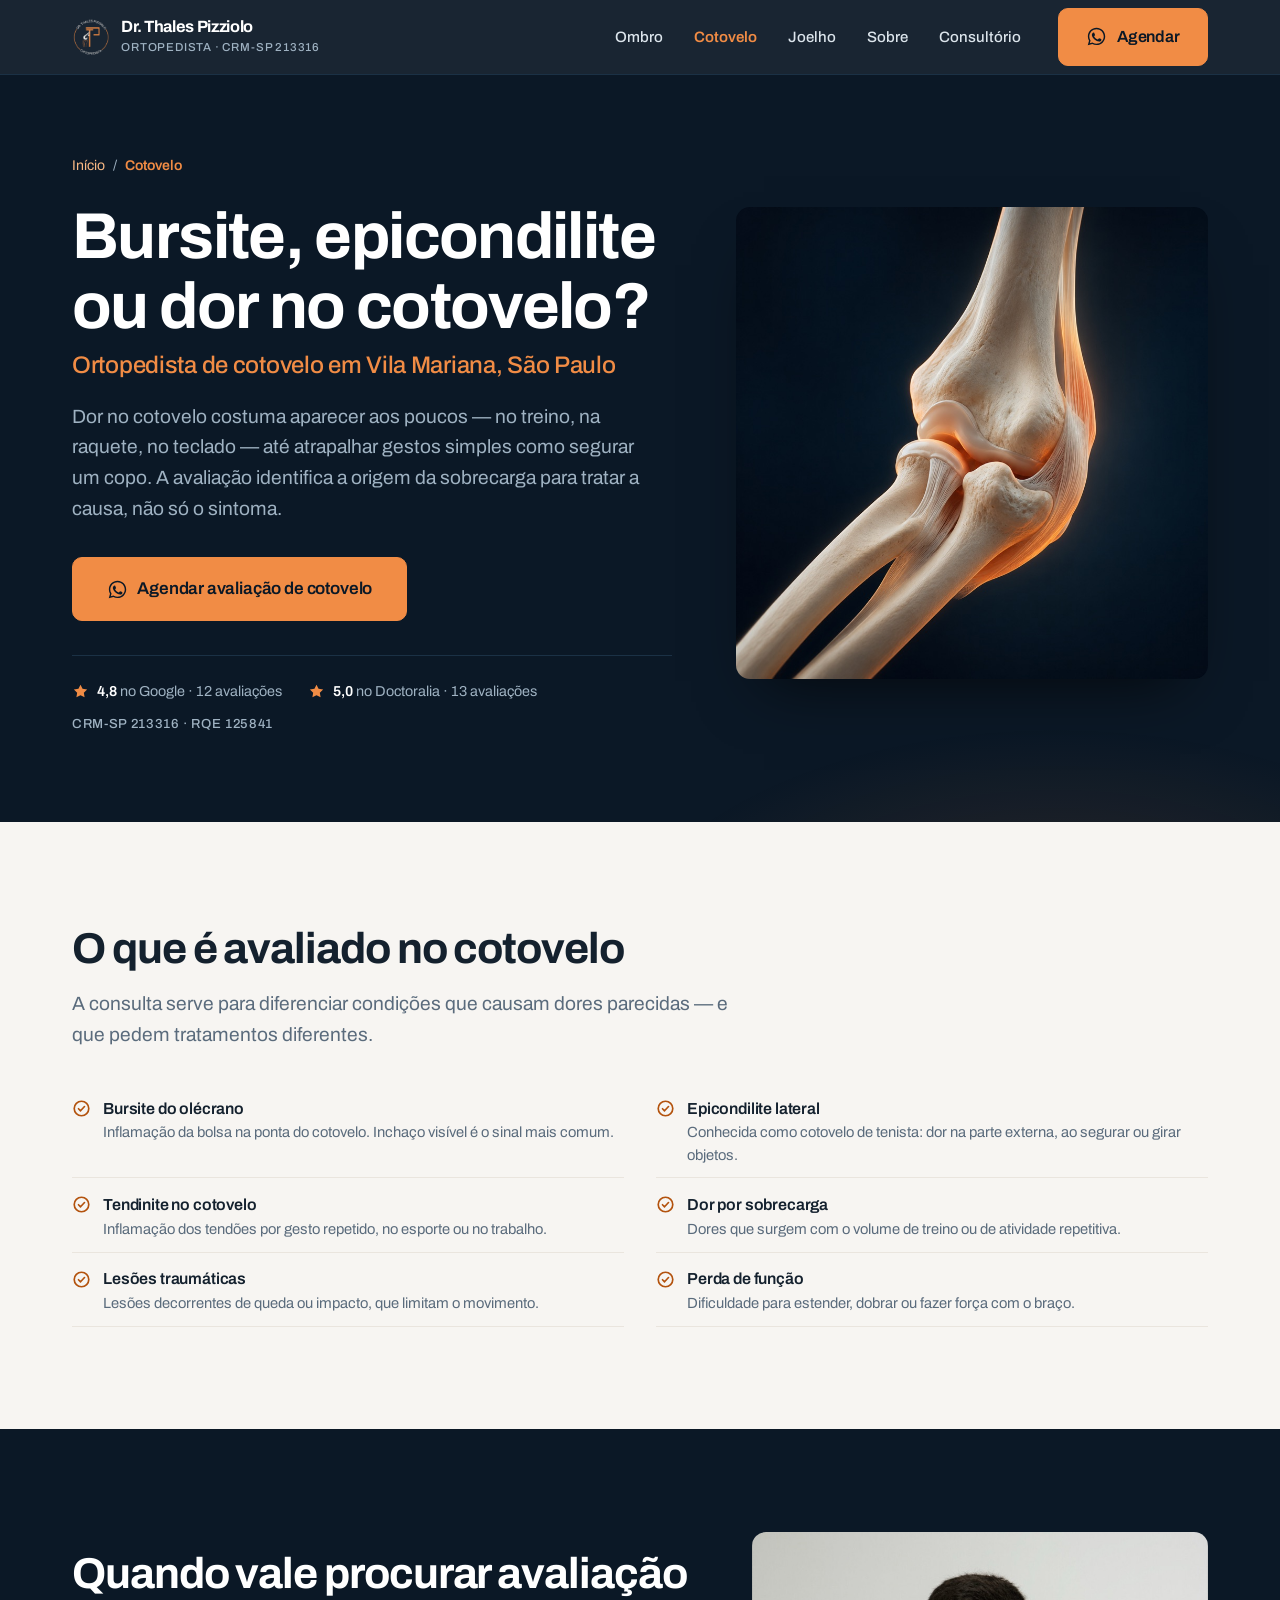
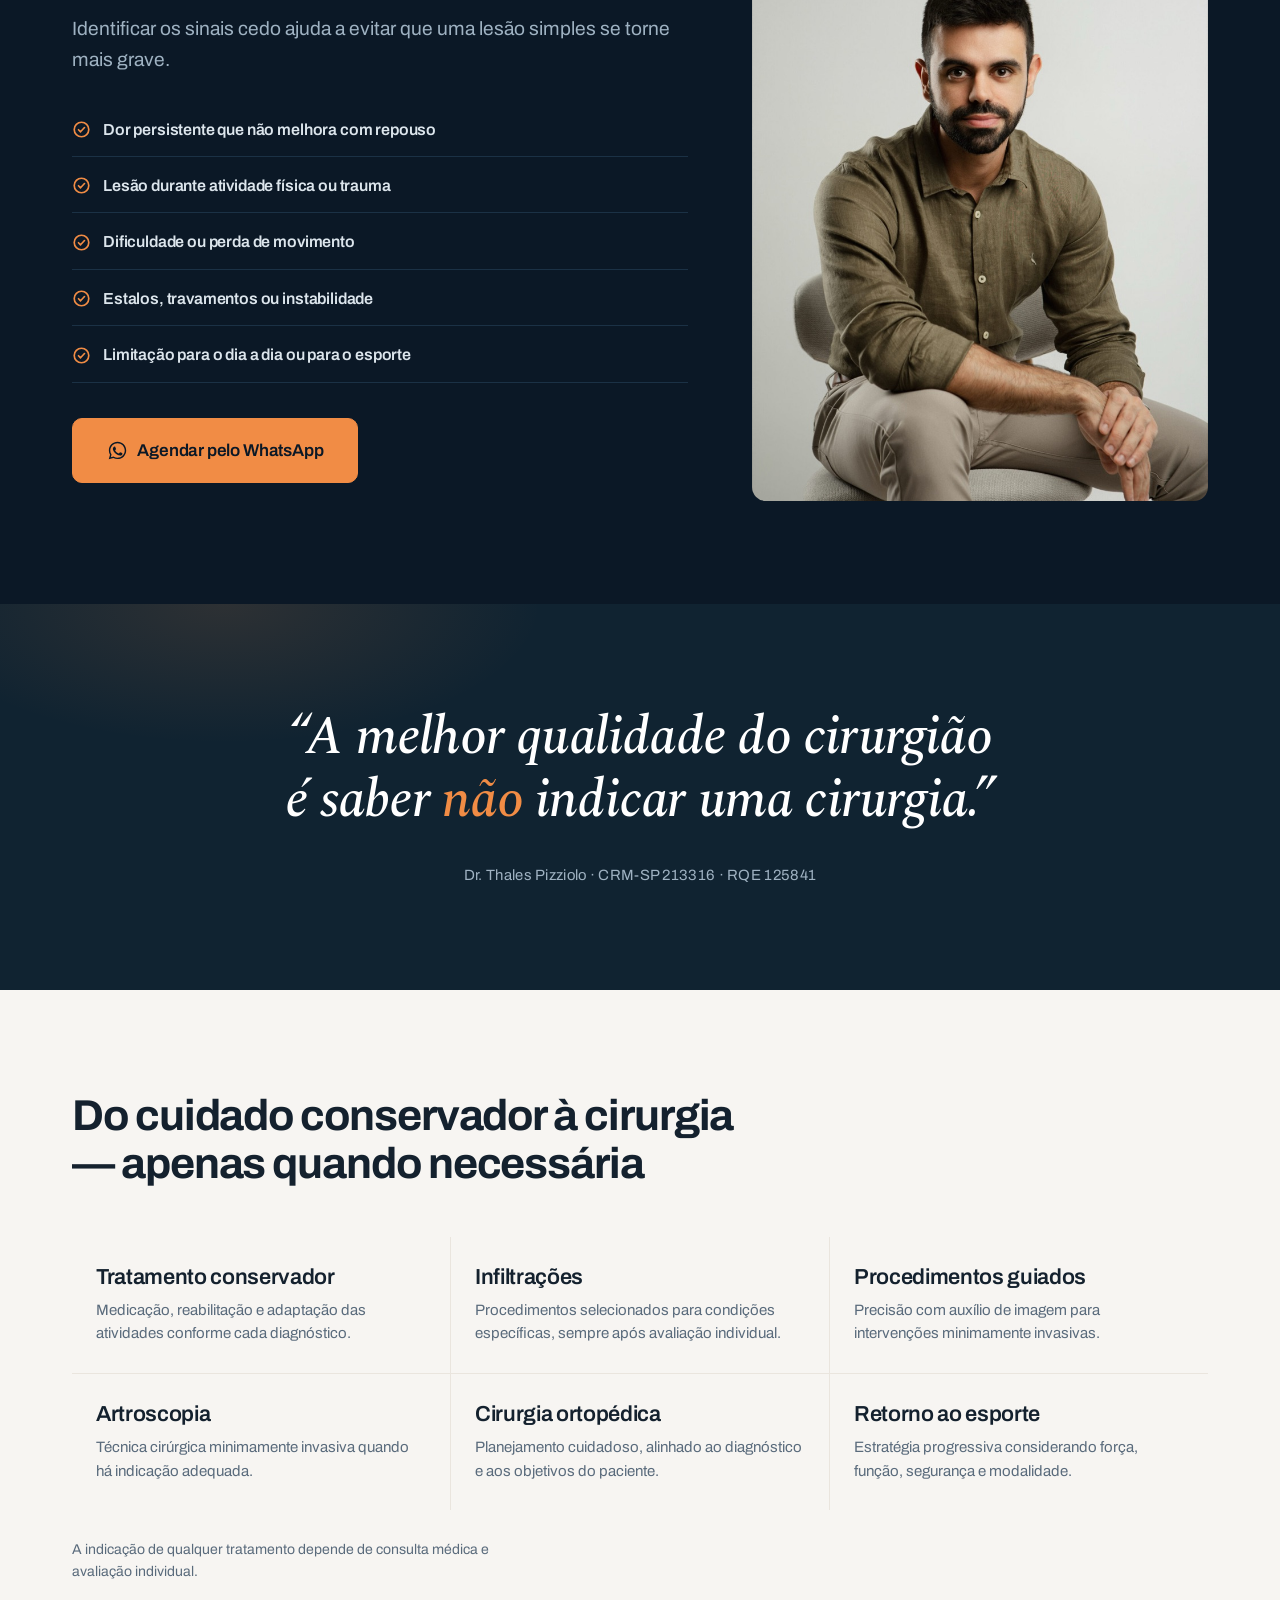
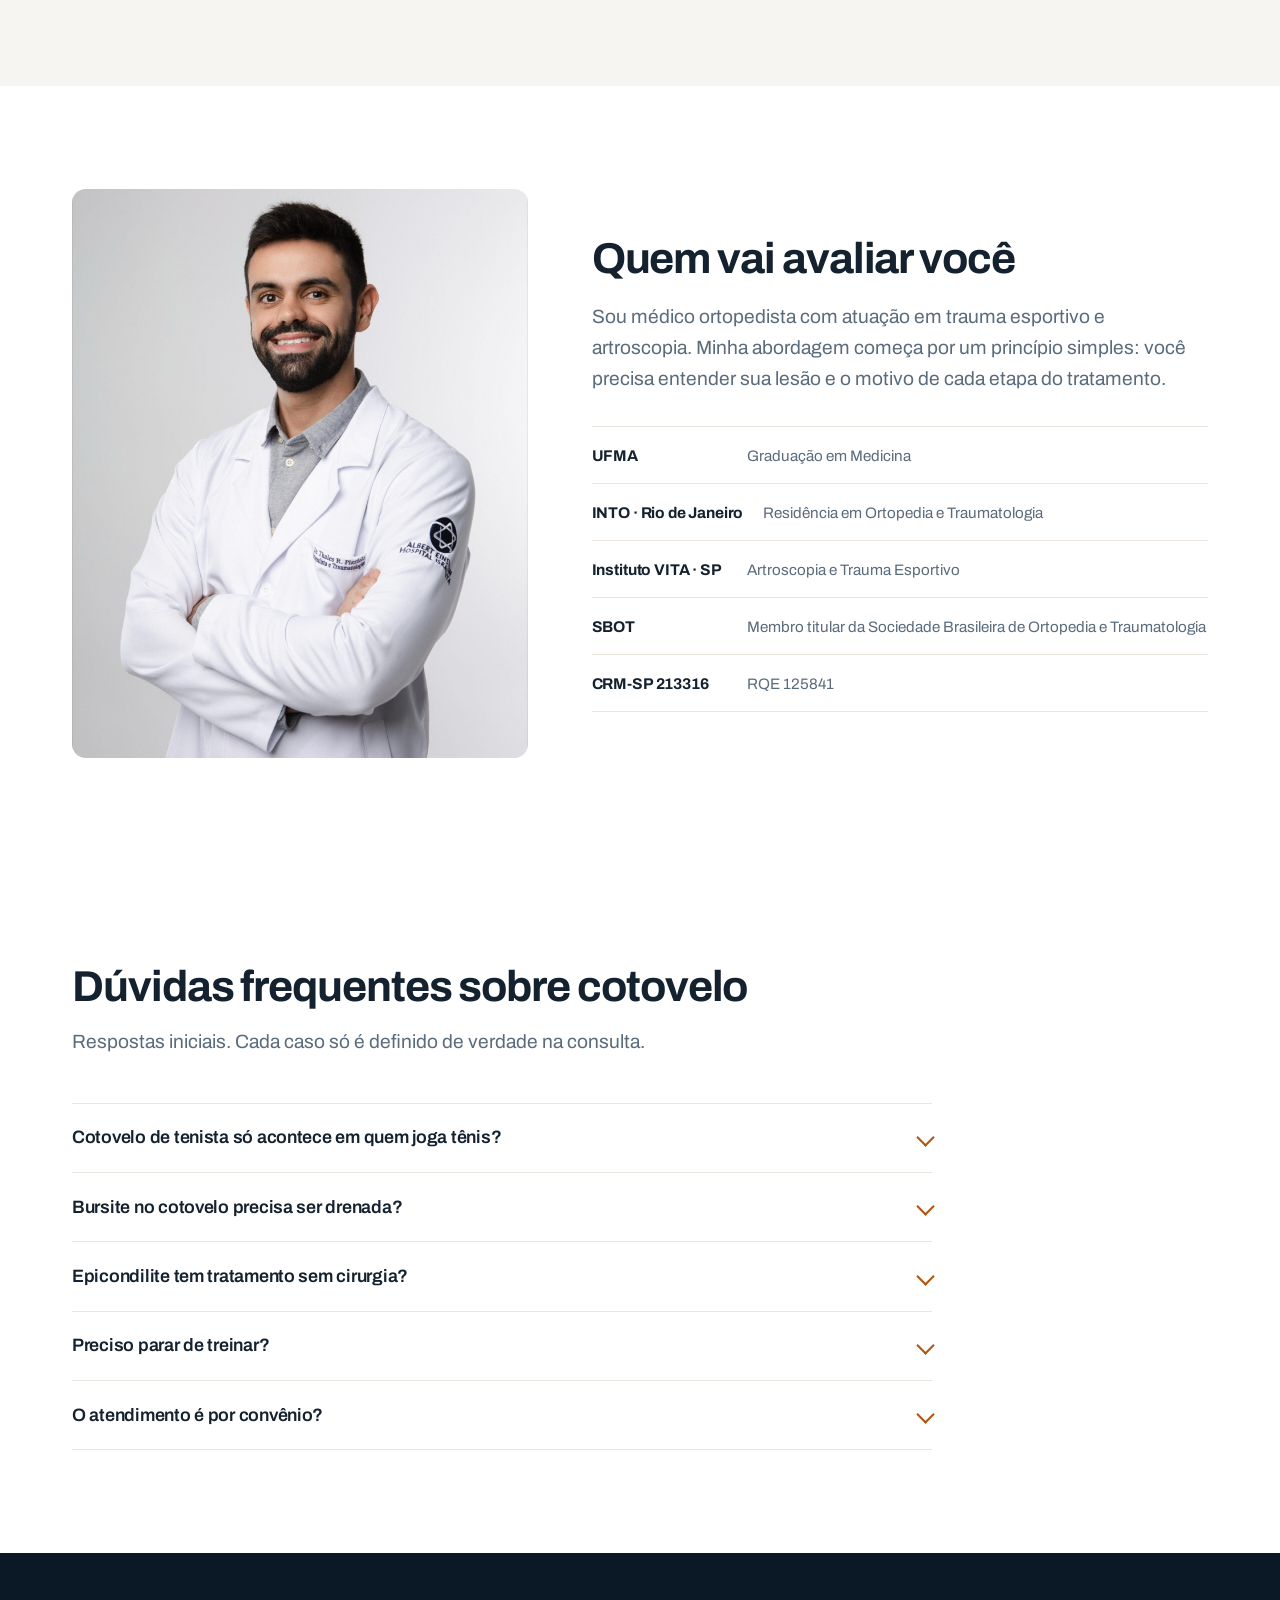
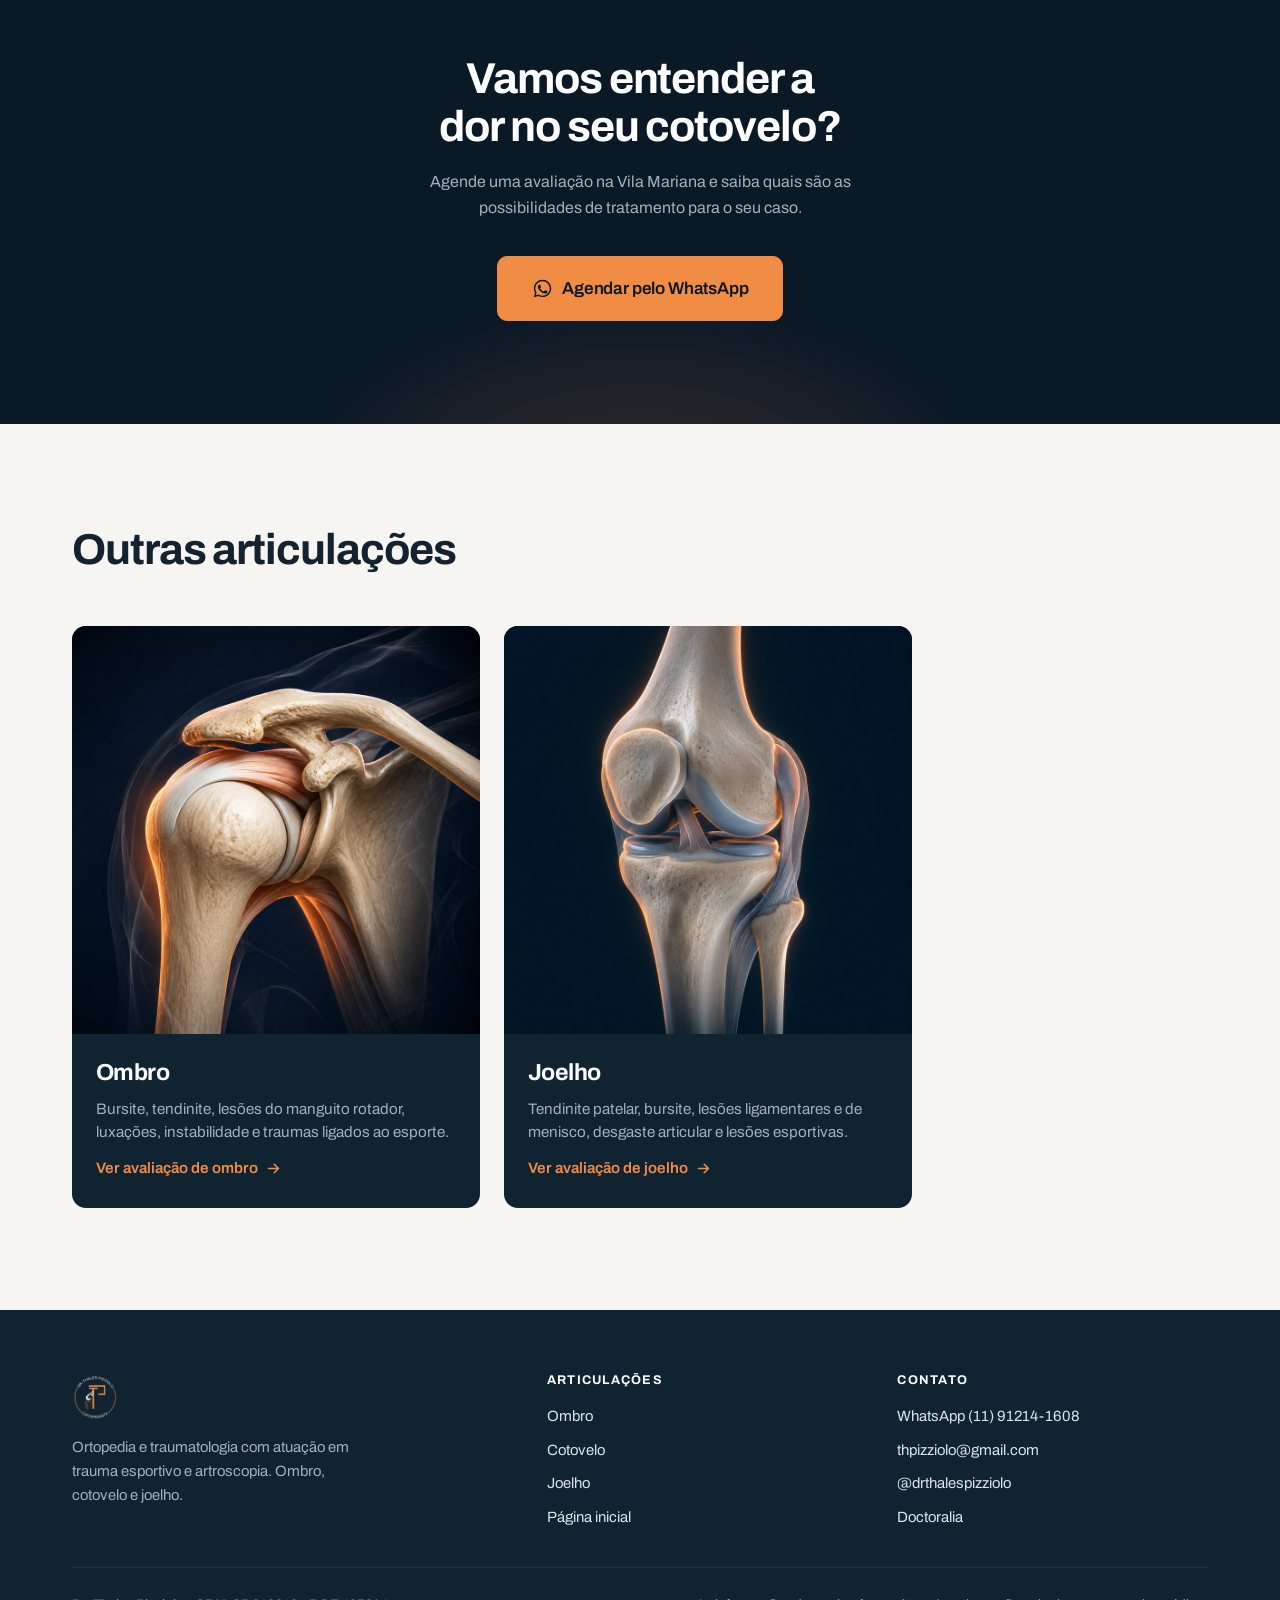
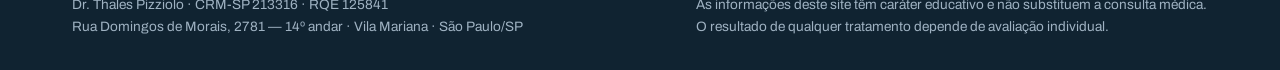
==== public/cotovelo/index.html @ a8089800 "Site do Dr. Thales Pizziolo: home e páginas de ombro, cotovelo e joelho Site estático gerado por bui" ====
<!doctype html>
<html lang="pt-BR">
<head>
<meta charset="utf-8">
<meta name="viewport" content="width=device-width,initial-scale=1">
<title>Tratamento de Bursite e Epicondilite no Cotovelo na Vila Mariana | Dr. Thales Pizziolo</title>
<meta name="description" content="Ortopedista de cotovelo na Vila Mariana, São Paulo. Avaliação de bursite, epicondilite, cotovelo de tenista e dor por sobrecarga. CRM-SP 213316 / RQE 125841.">
<link rel="canonical" href="https://www.drthalespizziolo.com.br/cotovelo/">
<meta name="robots" content="index,follow,max-image-preview:large">
<meta name="geo.region" content="BR-SP">
<meta name="geo.placename" content="Vila Mariana, São Paulo">
<meta property="og:type" content="website">
<meta property="og:locale" content="pt_BR">
<meta property="og:site_name" content="Dr. Thales Pizziolo">
<meta property="og:title" content="Tratamento de Bursite e Epicondilite no Cotovelo na Vila Mariana | Dr. Thales Pizziolo">
<meta property="og:description" content="Ortopedista de cotovelo na Vila Mariana, São Paulo. Avaliação de bursite, epicondilite, cotovelo de tenista e dor por sobrecarga. CRM-SP 213316 / RQE 125841.">
<meta property="og:url" content="https://www.drthalespizziolo.com.br/cotovelo/">
<meta property="og:image" content="https://www.drthalespizziolo.com.br/assets/joint-elbow.jpg">
<meta name="twitter:card" content="summary_large_image">
<link rel="icon" href="../assets/logo-marca.png">
<link rel="apple-touch-icon" href="../assets/logo-marca.png">
<link rel="preconnect" href="https://fonts.googleapis.com">
<link rel="preconnect" href="https://fonts.gstatic.com" crossorigin>
<link rel="stylesheet" href="https://fonts.googleapis.com/css2?family=Archivo:wght@400;500;600;700&family=Spectral:ital,wght@1,400;1,500&display=swap">
<link rel="stylesheet" href="../assets/style.css">
<!-- Google Tag Manager -->
<script>(function(w,d,s,l,i){w[l]=w[l]||[];w[l].push({'gtm.start':new Date().getTime(),event:'gtm.js'});
var f=d.getElementsByTagName(s)[0],j=d.createElement(s),dl=l!='dataLayer'?'&l='+l:'';j.async=true;
j.src='https://www.googletagmanager.com/gtm.js?id='+i+dl;f.parentNode.insertBefore(j,f);})
(window,document,'script','dataLayer','GTM-WDB6CZFL');</script>
<script type="application/ld+json">
{"@context":"https://schema.org","@type":"Physician","name":"Dr. Thales Pizziolo",
"medicalSpecialty":["Orthopedic","SportsMedicine"],
"description":"Ortopedista e traumatologista com atuação em trauma esportivo e artroscopia. Atendimento dedicado a ombro, cotovelo e joelho.",
"url":"https://www.drthalespizziolo.com.br/","image":"https://www.drthalespizziolo.com.br/assets/hero.jpg","telephone":"+5511912141608","email":"thpizziolo@gmail.com",
"isAcceptingNewPatients":true,
"address":{"@type":"PostalAddress","streetAddress":"Rua Domingos de Morais, 2781, 14º andar, Edifício Artwork","addressLocality":"São Paulo","addressRegion":"SP","addressCountry":"BR"},
"areaServed":{"@type":"City","name":"São Paulo"},
"sameAs":["https://www.doctoralia.com.br/thales-pizziolo/ortopedista-traumatologista/sao-paulo","https://www.instagram.com/drthalespizziolo"]}
</script>
<script type="application/ld+json">{"@context": "https://schema.org", "@type": "FAQPage", "mainEntity": [{"@type": "Question", "name": "Cotovelo de tenista só acontece em quem joga tênis?", "acceptedAnswer": {"@type": "Answer", "text": "Não. O nome vem do esporte, mas a epicondilite lateral aparece com frequência em quem faz movimentos repetidos de punho e antebraço, inclusive fora do esporte."}}, {"@type": "Question", "name": "Bursite no cotovelo precisa ser drenada?", "acceptedAnswer": {"@type": "Answer", "text": "Nem sempre. A conduta depende da causa, do tamanho e de haver ou não sinais de infecção — o que só a avaliação define."}}, {"@type": "Question", "name": "Epicondilite tem tratamento sem cirurgia?", "acceptedAnswer": {"@type": "Answer", "text": "Na grande maioria dos casos o tratamento é conservador. A cirurgia fica reservada a situações específicas, após avaliação individual."}}, {"@type": "Question", "name": "Preciso parar de treinar?", "acceptedAnswer": {"@type": "Answer", "text": "Nem sempre. Muitas vezes é possível adaptar a carga e o gesto durante a recuperação, com orientação."}}, {"@type": "Question", "name": "O atendimento é por convênio?", "acceptedAnswer": {"@type": "Answer", "text": "O atendimento é particular, sem convênio, com emissão de nota fiscal para você solicitar reembolso ao seu plano de saúde."}}]}</script>
<script type="application/ld+json">{"@context": "https://schema.org", "@type": "BreadcrumbList", "itemListElement": [{"@type": "ListItem", "position": 1, "name": "Início", "item": "https://www.drthalespizziolo.com.br/"}, {"@type": "ListItem", "position": 2, "name": "Cotovelo", "item": "https://www.drthalespizziolo.com.br/cotovelo/"}]}</script>
</head>
<body>
<noscript><iframe src="https://www.googletagmanager.com/ns.html?id=GTM-WDB6CZFL" height="0" width="0" style="display:none;visibility:hidden"></iframe></noscript>
<svg width="0" height="0" style="position:absolute" aria-hidden="true" focusable="false">
  <symbol id="i-wa" viewBox="0 0 24 24"><path fill="currentColor" d="M12.04 2C6.58 2 2.13 6.45 2.13 11.91c0 1.75.46 3.46 1.32 4.96L2 22l5.25-1.38c1.45.79 3.08 1.21 4.79 1.21 5.46 0 9.91-4.45 9.91-9.91S17.5 2 12.04 2m0 1.67c4.55 0 8.24 3.7 8.24 8.24s-3.69 8.25-8.24 8.25c-1.5 0-2.96-.4-4.24-1.16l-.3-.18-3.12.82.83-3.04-.19-.32a8.19 8.19 0 0 1-1.25-4.37c0-4.54 3.7-8.24 8.27-8.24m-3.7 4.1c-.18 0-.46.07-.7.33-.25.25-.94.92-.94 2.23 0 1.32.96 2.59 1.09 2.77.14.18 1.87 2.98 4.6 4.06 2.27.9 2.73.72 3.22.67.5-.04 1.6-.65 1.82-1.29.23-.63.23-1.18.16-1.29-.07-.11-.25-.18-.53-.32-.27-.14-1.6-.79-1.85-.88-.25-.09-.43-.14-.61.14-.18.27-.7.89-.86 1.07-.16.18-.32.2-.59.07-.27-.14-1.17-.43-2.23-1.38-.82-.73-1.38-1.63-1.54-1.9-.16-.28-.02-.43.11-.57.12-.13.32-.34.48-.52.16-.18.21-.3.32-.48.11-.18.05-.34-.02-.48-.07-.14-.6-1.47-.83-2-.18-.43-.37-.44-.53-.45h-.36Z"/></symbol>
  <symbol id="i-star" viewBox="0 0 24 24"><path fill="currentColor" d="M12 2.3l2.9 5.9 6.5.95-4.7 4.6 1.1 6.5-5.8-3.05-5.8 3.05 1.1-6.5-4.7-4.6 6.5-.95L12 2.3Z"/></symbol>
  <symbol id="i-arrow" viewBox="0 0 24 24"><path fill="none" stroke="currentColor" stroke-width="2.2" stroke-linecap="round" stroke-linejoin="round" d="M5 12h14M13 6l6 6-6 6"/></symbol>
  <symbol id="i-pin" viewBox="0 0 24 24"><g fill="none" stroke="currentColor" stroke-width="1.9" stroke-linecap="round" stroke-linejoin="round"><path d="M20 10c0 6-8 12-8 12s-8-6-8-12a8 8 0 0 1 16 0Z"/><circle cx="12" cy="10" r="3"/></g></symbol>
  <symbol id="i-check" viewBox="0 0 24 24"><g fill="none" stroke="currentColor" stroke-width="2.1" stroke-linecap="round" stroke-linejoin="round"><circle cx="12" cy="12" r="9.2"/><path d="m8.2 12.3 2.6 2.6 5-5.4"/></g></symbol>
</svg>
<a class="skip" href="#main">Ir para o conteúdo</a>
<header class="site-header">
  <div class="wrap">
    <a class="brand" href="../">
      <img src="../assets/logo-marca.png" alt="" width="38" height="38">
      <span class="visually-hidden">Dr. Thales Pizziolo — página inicial</span>
      <span class="brand-text" aria-hidden="true"><b class="brand-name">Dr. Thales Pizziolo</b><span class="brand-sub">Ortopedista · CRM-SP 213316</span></span>
    </a>
    <nav class="nav" aria-label="Principal">
      <a href="../ombro/">Ombro</a>
      <a href="../cotovelo/" aria-current="page">Cotovelo</a>
      <a href="../joelho/">Joelho</a>
      <a href="../#sobre">Sobre</a>
      <a href="../#consultorio">Consultório</a>
    </nav>
    <a class="btn btn-1 header-cta" href="https://wa.me/5511912141608?text=Ol%C3%A1%21%20Vim%20pelo%20site%20%28topo%29%20e%20gostaria%20de%20agendar%20uma%20consulta."><svg aria-hidden="true" focusable="false"><use href="#i-wa"/></svg>Agendar</a>
  </div>
</header>
<main id="main">

<section class="hero hero-joint on-dark">
  <div class="wrap">
    <div>
      <nav class="crumbs rise" aria-label="Você está em"><a href="../">Início</a><span aria-hidden="true">/</span><span aria-current="page">Cotovelo</span></nav>
      <h1 class="rise">
        Bursite, epicondilite ou dor no cotovelo?
        <span class="seo">Ortopedista de cotovelo em Vila Mariana, São Paulo</span>
      </h1>
      <p class="lede rise rise-2">Dor no cotovelo costuma aparecer aos poucos — no treino, na raquete, no teclado — até atrapalhar gestos simples como segurar um copo. A avaliação identifica a origem da sobrecarga para tratar a causa, não só o sintoma.</p>
      <div class="hero-actions rise rise-3">
        <a class="btn btn-1 btn-lg" href="https://wa.me/5511912141608?text=Ol%C3%A1%21%20Vim%20pela%20p%C3%A1gina%20de%20cotovelo%20do%20site%20e%20gostaria%20de%20agendar%20uma%20avalia%C3%A7%C3%A3o."><svg aria-hidden="true" focusable="false"><use href="#i-wa"/></svg>Agendar avaliação de cotovelo</a>
      </div>
      <div class="rise rise-4"><div class="trust">
        <a class="trust-item" href="https://www.google.com/search?q=Dr.+Thales+Pizziolo+ortopedista" target="_blank" rel="noopener"><svg aria-hidden="true" focusable="false"><use href="#i-star"/></svg><span><b>4,8</b> no Google · 12 avaliações</span></a>
        <a class="trust-item" href="https://www.doctoralia.com.br/thales-pizziolo/ortopedista-traumatologista/sao-paulo" target="_blank" rel="noopener"><svg aria-hidden="true" focusable="false"><use href="#i-star"/></svg><span><b>5,0</b> no Doctoralia · 13 avaliações</span></a>
        <span class="trust-cred">CRM-SP 213316 · RQE 125841</span>
      </div></div>
    </div>
    <figure class="hero-figure hero-figure-joint rise rise-2" style="margin:0">
      <img src="../assets/joint-elbow.jpg" alt="Ilustração anatômica da articulação do cotovelo" width="900" height="900" fetchpriority="high">
    </figure>
  </div>
</section>

<section id="condicoes">
  <div class="wrap">
    <h2>O que é avaliado no cotovelo</h2>
    <p class="lede" style="margin-top:1rem">A consulta serve para diferenciar condições que causam dores parecidas — e que pedem tratamentos diferentes.</p>
    <ul class="conds">
      <li><svg aria-hidden="true" focusable="false"><use href="#i-check"/></svg><div><strong>Bursite do olécrano</strong><em>Inflamação da bolsa na ponta do cotovelo. Inchaço visível é o sinal mais comum.</em></div></li>
      <li><svg aria-hidden="true" focusable="false"><use href="#i-check"/></svg><div><strong>Epicondilite lateral</strong><em>Conhecida como cotovelo de tenista: dor na parte externa, ao segurar ou girar objetos.</em></div></li>
      <li><svg aria-hidden="true" focusable="false"><use href="#i-check"/></svg><div><strong>Tendinite no cotovelo</strong><em>Inflamação dos tendões por gesto repetido, no esporte ou no trabalho.</em></div></li>
      <li><svg aria-hidden="true" focusable="false"><use href="#i-check"/></svg><div><strong>Dor por sobrecarga</strong><em>Dores que surgem com o volume de treino ou de atividade repetitiva.</em></div></li>
      <li><svg aria-hidden="true" focusable="false"><use href="#i-check"/></svg><div><strong>Lesões traumáticas</strong><em>Lesões decorrentes de queda ou impacto, que limitam o movimento.</em></div></li>
      <li><svg aria-hidden="true" focusable="false"><use href="#i-check"/></svg><div><strong>Perda de função</strong><em>Dificuldade para estender, dobrar ou fazer força com o braço.</em></div></li>
    </ul>
  </div>
</section>

<section class="on-dark">
  <div class="wrap split flip">
    <div>
      <h2>Quando vale procurar avaliação</h2>
      <p class="lede" style="margin-top:1rem">Identificar os sinais cedo ajuda a evitar que uma lesão simples se torne mais grave.</p>
      <ul class="conds conds-1">
        <li><svg aria-hidden="true" focusable="false"><use href="#i-check"/></svg><div><strong>Dor persistente que não melhora com repouso</strong></div></li>
        <li><svg aria-hidden="true" focusable="false"><use href="#i-check"/></svg><div><strong>Lesão durante atividade física ou trauma</strong></div></li>
        <li><svg aria-hidden="true" focusable="false"><use href="#i-check"/></svg><div><strong>Dificuldade ou perda de movimento</strong></div></li>
        <li><svg aria-hidden="true" focusable="false"><use href="#i-check"/></svg><div><strong>Estalos, travamentos ou instabilidade</strong></div></li>
        <li><svg aria-hidden="true" focusable="false"><use href="#i-check"/></svg><div><strong>Limitação para o dia a dia ou para o esporte</strong></div></li>
      </ul>
      <div class="hero-actions" style="margin-top:2.2rem;margin-bottom:0">
        <a class="btn btn-1 btn-lg" href="https://wa.me/5511912141608?text=Ol%C3%A1%21%20Vim%20pela%20p%C3%A1gina%20de%20cotovelo%20do%20site%20e%20gostaria%20de%20agendar%20uma%20avalia%C3%A7%C3%A3o."><svg aria-hidden="true" focusable="false"><use href="#i-wa"/></svg>Agendar pelo WhatsApp</a>
      </div>
    </div>
    <figure class="split-figure" style="margin:0">
      <img src="../assets/retrato-casual.jpg" alt="Dr. Thales Pizziolo" width="800" height="1000" loading="lazy">
    </figure>
  </div>
</section>

<section class="stance on-dark">
  <div class="wrap">
    <figure style="margin:0">
      <blockquote style="margin:0"><q>A melhor qualidade do cirurgião é saber <em>não</em> indicar uma cirurgia.</q></blockquote>
      <figcaption>Dr. Thales Pizziolo · CRM-SP 213316 · RQE 125841</figcaption>
    </figure>
  </div>
</section>

<section id="tratamentos">
  <div class="wrap">
    <h2>Do cuidado conservador à cirurgia — apenas quando necessária</h2>
    <ul class="treat">
      <li><h3>Tratamento conservador</h3><p>Medicação, reabilitação e adaptação das atividades conforme cada diagnóstico.</p></li>
      <li><h3>Infiltrações</h3><p>Procedimentos selecionados para condições específicas, sempre após avaliação individual.</p></li>
      <li><h3>Procedimentos guiados</h3><p>Precisão com auxílio de imagem para intervenções minimamente invasivas.</p></li>
      <li><h3>Artroscopia</h3><p>Técnica cirúrgica minimamente invasiva quando há indicação adequada.</p></li>
      <li><h3>Cirurgia ortopédica</h3><p>Planejamento cuidadoso, alinhado ao diagnóstico e aos objetivos do paciente.</p></li>
      <li><h3>Retorno ao esporte</h3><p>Estratégia progressiva considerando força, função, segurança e modalidade.</p></li>
    </ul>
    <p class="note" style="color:var(--muted)">A indicação de qualquer tratamento depende de consulta médica e avaliação individual.</p>
  </div>
</section>

<section id="sobre" style="background:#fff">
  <div class="wrap split">
    <figure class="split-figure" style="margin:0">
      <img src="../assets/sobre.jpg" alt="Dr. Thales Pizziolo de jaleco branco" width="800" height="1000" loading="lazy">
    </figure>
    <div>
      <h2>Quem vai avaliar você</h2>
      <div class="prose" style="margin-top:1.2rem">
        <p class="lede">Sou médico ortopedista com atuação em trauma esportivo e artroscopia. Minha abordagem começa por um princípio simples: você precisa entender sua lesão e o motivo de cada etapa do tratamento.</p>
      </div>
      <ul class="creds">
        <li><b>UFMA</b><span>Graduação em Medicina</span></li>
        <li><b>INTO · Rio de Janeiro</b><span>Residência em Ortopedia e Traumatologia</span></li>
        <li><b>Instituto VITA · SP</b><span>Artroscopia e Trauma Esportivo</span></li>
        <li><b>SBOT</b><span>Membro titular da Sociedade Brasileira de Ortopedia e Traumatologia</span></li>
        <li><b>CRM-SP 213316</b><span>RQE 125841</span></li>
      </ul>
    </div>
  </div>
</section>

<section id="faq" style="background:#fff">
  <div class="wrap">
    <h2>Dúvidas frequentes sobre cotovelo</h2>
    <p class="lede" style="margin-top:1rem">Respostas iniciais. Cada caso só é definido de verdade na consulta.</p>
    <div class="faq">
      <details>
        <summary>Cotovelo de tenista só acontece em quem joga tênis?</summary>
        <p class="answer">Não. O nome vem do esporte, mas a epicondilite lateral aparece com frequência em quem faz movimentos repetidos de punho e antebraço, inclusive fora do esporte.</p>
      </details>
      <details>
        <summary>Bursite no cotovelo precisa ser drenada?</summary>
        <p class="answer">Nem sempre. A conduta depende da causa, do tamanho e de haver ou não sinais de infecção — o que só a avaliação define.</p>
      </details>
      <details>
        <summary>Epicondilite tem tratamento sem cirurgia?</summary>
        <p class="answer">Na grande maioria dos casos o tratamento é conservador. A cirurgia fica reservada a situações específicas, após avaliação individual.</p>
      </details>
      <details>
        <summary>Preciso parar de treinar?</summary>
        <p class="answer">Nem sempre. Muitas vezes é possível adaptar a carga e o gesto durante a recuperação, com orientação.</p>
      </details>
      <details>
        <summary>O atendimento é por convênio?</summary>
        <p class="answer">O atendimento é particular, sem convênio, com emissão de nota fiscal para você solicitar reembolso ao seu plano de saúde.</p>
      </details>
    </div>
  </div>
</section>

<section class="close on-dark">
  <div class="wrap">
    <h2>Vamos entender a dor no seu cotovelo?</h2>
    <p>Agende uma avaliação na Vila Mariana e saiba quais são as possibilidades de tratamento para o seu caso.</p>
    <a class="btn btn-1 btn-lg" href="https://wa.me/5511912141608?text=Ol%C3%A1%21%20Vim%20pela%20p%C3%A1gina%20de%20cotovelo%20do%20site%20e%20gostaria%20de%20agendar%20uma%20avalia%C3%A7%C3%A3o."><svg aria-hidden="true" focusable="false"><use href="#i-wa"/></svg>Agendar pelo WhatsApp</a>
  </div>
</section>

<section>
  <div class="wrap">
    <h2>Outras articulações</h2>
    <div class="joints joints-2">
      <a class="joint reveal" href="../ombro/">
        <div class="joint-img"><img src="../assets/joint-shoulder.jpg" alt="Ilustração anatômica da articulação do ombro" width="640" height="640" loading="lazy"></div>
        <div class="joint-body">
          <h3>Ombro</h3>
          <p>Bursite, tendinite, lesões do manguito rotador, luxações, instabilidade e traumas ligados ao esporte.</p>
          <span class="joint-go">Ver avaliação de ombro<svg aria-hidden="true" focusable="false"><use href="#i-arrow"/></svg></span>
        </div>
      </a>
      <a class="joint reveal" href="../joelho/">
        <div class="joint-img"><img src="../assets/joint-knee.jpg" alt="Ilustração anatômica da articulação do joelho" width="640" height="640" loading="lazy"></div>
        <div class="joint-body">
          <h3>Joelho</h3>
          <p>Tendinite patelar, bursite, lesões ligamentares e de menisco, desgaste articular e lesões esportivas.</p>
          <span class="joint-go">Ver avaliação de joelho<svg aria-hidden="true" focusable="false"><use href="#i-arrow"/></svg></span>
        </div>
      </a>
    </div>
  </div>
</section>
</main>

<footer class="site-footer">
  <div class="wrap">
    <div class="foot-grid">
      <div class="foot-brand">
        <img src="../assets/logo-marca.png" alt="" width="46" height="46">
        <p>Ortopedia e traumatologia com atuação em trauma esportivo e artroscopia. Ombro, cotovelo e joelho.</p>
      </div>
      <nav aria-label="Articulações">
        <h4>Articulações</h4>
        <ul>
          <li><a href="../ombro/">Ombro</a></li>
          <li><a href="../cotovelo/">Cotovelo</a></li>
          <li><a href="../joelho/">Joelho</a></li>
          <li><a href="../">Página inicial</a></li>
        </ul>
      </nav>
      <div>
        <h4>Contato</h4>
        <ul>
          <li><a href="https://wa.me/5511912141608?text=Ol%C3%A1%21%20Vim%20pelo%20site%20%28rodap%C3%A9%29%20e%20gostaria%20de%20agendar.">WhatsApp (11) 91214-1608</a></li>
          <li><a href="mailto:thpizziolo@gmail.com">thpizziolo@gmail.com</a></li>
          <li><a href="https://www.instagram.com/drthalespizziolo" target="_blank" rel="noopener">@drthalespizziolo</a></li>
          <li><a href="https://www.doctoralia.com.br/thales-pizziolo/ortopedista-traumatologista/sao-paulo" target="_blank" rel="noopener">Doctoralia</a></li>
        </ul>
      </div>
    </div>
    <div class="foot-legal">
      <p>Dr. Thales Pizziolo · CRM-SP 213316 · RQE 125841<br>Rua Domingos de Morais, 2781 — 14º andar · Vila Mariana · São Paulo/SP</p>
      <p>As informações deste site têm caráter educativo e não substituem a consulta médica. O resultado de qualquer tratamento depende de avaliação individual.</p>
    </div>
  </div>
</footer>

<div class="dock is-hidden">
  <a class="btn btn-1" href="https://wa.me/5511912141608?text=Ol%C3%A1%21%20Vim%20pela%20p%C3%A1gina%20de%20cotovelo%20do%20site%20e%20gostaria%20de%20agendar%20uma%20avalia%C3%A7%C3%A3o."><svg aria-hidden="true" focusable="false"><use href="#i-wa"/></svg>Agendar pelo WhatsApp</a>
</div>

<script>
(function(){
  var els=document.querySelectorAll('.reveal');
  if(!('IntersectionObserver' in window)||window.matchMedia('(prefers-reduced-motion: reduce)').matches){
    els.forEach(function(el){el.classList.add('seen')});return;
  }
  var io=new IntersectionObserver(function(es){es.forEach(function(e){
    if(e.isIntersecting){e.target.classList.add('seen');io.unobserve(e.target)}
  })},{threshold:.14,rootMargin:'0px 0px -6% 0px'});
  els.forEach(function(el,i){el.style.transitionDelay=(i%3*80)+'ms';io.observe(el)});
})();
(function(){
  // Barra fixa do mobile: aparece só quando nenhum botão laranja do conteúdo
  // está na tela. Nunca dois "Agendar" idênticos visíveis ao mesmo tempo.
  var dock=document.querySelector('.dock');
  if(!dock) return;
  var ctas=document.querySelectorAll('main .btn-1');
  if(!ctas.length||!('IntersectionObserver' in window)){dock.classList.remove('is-hidden');return;}
  var vis=new Set();
  var obs=new IntersectionObserver(function(es){
    es.forEach(function(e){ e.isIntersecting ? vis.add(e.target) : vis.delete(e.target); });
    dock.classList.toggle('is-hidden', vis.size>0);
  },{threshold:0});
  ctas.forEach(function(c){ obs.observe(c); });
})();
</script>
</body>
</html>
---- public/assets/style.css ----
/* ==========================================================================
   Dr. Thales Pizziolo — sistema visual
   Paleta e tipografia documentadas em ../DESIGN.md
   ========================================================================== */

:root{
  /* cor — amostrada dos assets reais da marca */
  --navy-900:#0B1826;
  --navy-800:#102331;
  --navy-700:#1B3145;
  --navy-600:#2A4459;
  --orange:#F18C45;
  --orange-600:#DE7A33;
  --orange-300:#F8B884;
  --orange-ink:#B3520D;     /* laranja para TEXTO em fundo claro — 4.67:1 */
  --bone:#F7F5F2;
  --bone-200:#EAE5DE;
  --ink:#14212E;
  --muted:#5A6B7C;
  --on-navy:#DCE5EC;
  --on-navy-muted:#9FB2C2;

  /* tipografia */
  --sans:"Archivo","Helvetica Neue",Arial,sans-serif;
  --serif:"Spectral",Georgia,serif;

  /* escala fluida */
  --t-hero:clamp(2.1rem,5.4vw,4.05rem);
  --t-hero-2:clamp(1.05rem,1.9vw,1.5rem);
  --t-h2:clamp(1.7rem,3.4vw,2.7rem);
  --t-h3:clamp(1.15rem,1.7vw,1.4rem);
  --t-quote:clamp(1.7rem,4.2vw,3.3rem);
  --t-body:clamp(1rem,1.05vw,1.09rem);

  /* ritmo */
  --gut:clamp(1.15rem,3.5vw,2rem);
  --sec:clamp(3.9rem,8vw,7rem);
  --max:1200px;

  --r:14px;
  --r-sm:10px;

  --ease:cubic-bezier(.16,1,.3,1);

  color-scheme:light;
  accent-color:var(--orange-ink);
}

*,*::before,*::after{box-sizing:border-box}

html{
  -webkit-text-size-adjust:100%;
  scroll-behavior:smooth;
  scroll-padding-top:5.5rem;
}
@media (prefers-reduced-motion:reduce){html{scroll-behavior:auto}}

body{
  margin:0;
  background:var(--bone);
  color:var(--ink);
  font-family:var(--sans);
  font-size:var(--t-body);
  line-height:1.62;
  font-weight:400;
  -webkit-font-smoothing:antialiased;
  overflow-x:hidden;
}

img{max-width:100%;height:auto;display:block}

/* --- superfícies do navegador: tematizadas, não herdadas ---------------- */
::selection{background:var(--orange);color:var(--navy-900)}
:root{caret-color:var(--orange-ink)}
*{scrollbar-color:var(--navy-600) var(--bone-200);scrollbar-width:thin}
::-webkit-scrollbar{width:11px;height:11px}
::-webkit-scrollbar-track{background:var(--bone-200)}
::-webkit-scrollbar-thumb{background:var(--navy-600);border-radius:99px;border:3px solid var(--bone-200)}
::-webkit-scrollbar-thumb:hover{background:var(--navy-700)}

:focus-visible{
  outline:3px solid var(--orange-ink);
  outline-offset:3px;
  border-radius:4px;
}
.on-dark :focus-visible,.site-header :focus-visible,.site-footer :focus-visible{
  outline-color:var(--orange);
}

/* --- tipografia --------------------------------------------------------- */
h1,h2,h3,h4{
  font-family:var(--sans);
  font-weight:700;
  letter-spacing:-.025em;
  line-height:1.08;
  margin:0;
  text-wrap:balance;
}
h2{font-size:var(--t-h2);line-height:1.12}
h3{font-size:var(--t-h3);font-weight:600;letter-spacing:-.015em;line-height:1.25}
p{margin:0}
a{color:var(--orange-ink);text-decoration-thickness:1.5px;text-underline-offset:.22em}
a:hover{color:var(--navy-800)}

.lede{font-size:clamp(1.03rem,1.5vw,1.22rem);color:var(--muted);max-width:62ch;line-height:1.6}
.prose{max-width:68ch}
.prose p+p{margin-top:1.05em}

/* --- layout ------------------------------------------------------------- */
.wrap{width:100%;max-width:var(--max);margin-inline:auto;padding-inline:var(--gut)}
section{padding-block:var(--sec)}
.on-dark{background:var(--navy-900);color:var(--on-navy)}
.on-dark h2,.on-dark h3{color:#fff}
.on-dark .lede{color:var(--on-navy-muted)}
/* só links de prosa (sem classe) — botões e itens de confiança têm cor própria.
   Sem o :not([class]) esta regra (0,1,1) venceria .btn-1 (0,1,0) e pintaria
   o texto do botão laranja de laranja. */
.on-dark a:not([class]){color:var(--orange-300)}
.on-dark a:not([class]):hover{color:#fff}

.skip{
  position:absolute;left:var(--gut);top:-100px;z-index:200;
  background:var(--orange);color:var(--navy-900);
  padding:.85rem 1.3rem;border-radius:var(--r-sm);font-weight:600;
  text-decoration:none;transition:top .18s var(--ease);
}
.skip:focus{top:.7rem}

/* --- botões: alvo grande, contraste medido, foco visível ---------------- */
.btn{
  display:inline-flex;align-items:center;justify-content:center;gap:.6rem;
  min-height:52px;padding:.95rem 1.7rem;
  font-family:var(--sans);font-size:1.01rem;font-weight:600;letter-spacing:-.01em;
  border-radius:var(--r-sm);border:1.5px solid transparent;
  text-decoration:none;cursor:pointer;
  transition:background-color .2s var(--ease),color .2s var(--ease),
             border-color .2s var(--ease),transform .2s var(--ease);
}
.btn svg{width:21px;height:21px;flex:none}
.btn:active{transform:translateY(1px)}

/* primário: laranja com texto navy = 7.31:1 (AAA).
   Texto branco sobre este laranja daria 2.45:1 e reprovaria. */
.btn-1{background:var(--orange);color:var(--navy-900);border-color:var(--orange)}
.btn-1:hover{background:var(--orange-600);border-color:var(--orange-600);color:var(--navy-900)}

.btn-2{background:transparent;color:var(--ink);border-color:#C9CFD6}
.btn-2:hover{background:var(--ink);border-color:var(--ink);color:var(--bone)}
.on-dark .btn-2,.site-footer .btn-2{color:#fff;border-color:#617A91}
.on-dark .btn-2:hover,.site-footer .btn-2:hover{background:#fff;border-color:#fff;color:var(--navy-900)}

.btn-lg{min-height:58px;padding:1.1rem 2.1rem;font-size:1.07rem}
@media (max-width:640px){
  .btn{min-height:56px;width:100%}
  .btn-lg{min-height:60px}
}

/* --- cabeçalho ---------------------------------------------------------- */
.site-header{
  position:sticky;top:0;z-index:100;
  background:rgba(11,24,38,.94);
  backdrop-filter:saturate(140%) blur(14px);
  border-bottom:1px solid var(--navy-700);
}
.site-header .wrap{display:flex;align-items:center;gap:1.5rem;min-height:74px}
.brand{display:flex;align-items:center;gap:.7rem;text-decoration:none;margin-right:auto}
.brand img{width:38px;height:38px}
.brand-text{display:block}
.brand-name{display:block;color:#fff;font-size:1.02rem;font-weight:700;letter-spacing:-.02em;line-height:1.2}
.brand-sub{display:block;color:var(--on-navy-muted);font-size:.72rem;font-weight:500;letter-spacing:.07em;text-transform:uppercase;margin-top:.1rem}
.nav{display:flex;gap:.35rem;align-items:center}
.nav a{
  color:var(--on-navy);text-decoration:none;font-size:.94rem;font-weight:500;
  padding:.6rem .8rem;border-radius:var(--r-sm);transition:background-color .18s var(--ease),color .18s var(--ease);
}
.nav a:hover{background:var(--navy-700);color:#fff}
.nav a[aria-current="page"]{color:var(--orange);font-weight:600}
.header-cta{display:inline-flex}
@media (max-width:980px){.nav{display:none}}
@media (max-width:640px){.header-cta{display:none}}

/* --- hero --------------------------------------------------------------- */
.hero{background:var(--navy-900);color:var(--on-navy);padding-block:clamp(2.8rem,6vw,5rem) clamp(3.2rem,7vw,5.5rem);position:relative;overflow:hidden}
.hero::after{
  content:"";position:absolute;inset:auto -20% -55% 45%;height:70%;
  background:radial-gradient(ellipse at center,rgba(241,140,69,.16),transparent 66%);
  pointer-events:none;
}
.hero .wrap{position:relative;display:grid;grid-template-columns:1.12fr .88fr;gap:clamp(2rem,5vw,4.5rem);align-items:center}

.hero h1{font-size:var(--t-hero);color:#fff;margin-bottom:1.3rem}
.hero h1 .seo{
  display:block;margin-top:.5rem;
  font-size:var(--t-hero-2);font-weight:500;letter-spacing:-.012em;
  line-height:1.3;color:var(--orange);
}
.hero .lede{margin-bottom:2rem;max-width:52ch}
.hero-actions{display:flex;flex-wrap:wrap;gap:.8rem;margin-bottom:2.1rem}

.trust{display:flex;flex-wrap:wrap;align-items:center;gap:.6rem 1.6rem;padding-top:1.5rem;border-top:1px solid var(--navy-700)}
.trust-item{display:flex;align-items:center;gap:.5rem;font-size:.9rem;color:var(--on-navy-muted);text-decoration:none}
.trust-item svg{width:17px;height:17px;flex:none;color:var(--orange)}
.trust-item b{color:#fff;font-weight:600}
a.trust-item:hover{color:#fff}
.trust-cred{font-size:.82rem;letter-spacing:.05em;text-transform:uppercase;color:var(--on-navy-muted);font-weight:500}

.hero-figure{position:relative}
.hero-figure img{
  width:100%;border-radius:var(--r);
  aspect-ratio:4/5;object-fit:cover;object-position:center 18%;
}
@media (max-width:900px){
  .hero .wrap{grid-template-columns:1fr;gap:2.2rem}
  .hero-figure{max-width:none}
  .hero-figure img{aspect-ratio:16/11;object-position:center 20%}
  .hero::after{inset:auto -30% -30% 20%}
}

/* --- painéis das articulações: conduzidos pela ilustração --------------- */
.joints{display:grid;grid-template-columns:repeat(3,1fr);gap:clamp(1rem,2vw,1.5rem);margin-top:clamp(2.2rem,4vw,3.2rem)}
.joint{
  position:relative;display:flex;flex-direction:column;
  background:var(--navy-800);border-radius:var(--r);overflow:hidden;
  text-decoration:none;color:var(--on-navy);
  transition:transform .3s var(--ease),box-shadow .3s var(--ease);
}
.joint:hover{transform:translateY(-5px);box-shadow:0 18px 38px -14px rgba(11,24,38,.55)}
.joint-img{aspect-ratio:1/1;overflow:hidden;background:var(--navy-900)}
.joint-img img{width:100%;height:100%;object-fit:cover;transition:transform .5s var(--ease)}
.joint:hover .joint-img img{transform:scale(1.05)}
.joint-body{padding:1.5rem 1.5rem 1.7rem;display:flex;flex-direction:column;flex:1;gap:.7rem}
.joint-body h3{color:#fff;font-size:1.45rem;font-weight:700;letter-spacing:-.025em}
.joint-body p{color:var(--on-navy-muted);font-size:.95rem;line-height:1.55}
.joint-go{
  margin-top:auto;display:inline-flex;align-items:center;gap:.45rem;
  color:var(--orange);font-weight:600;font-size:.95rem;
}
.joint-go svg{width:17px;height:17px;transition:transform .25s var(--ease)}
.joint:hover .joint-go svg{transform:translateX(4px)}
@media (max-width:820px){.joints{grid-template-columns:1fr}.joint{flex-direction:row;align-items:stretch}.joint-img{flex:0 0 38%;aspect-ratio:auto}}
@media (max-width:480px){.joint{flex-direction:column}.joint-img{flex:none;aspect-ratio:16/10}}

/* --- frase de posicionamento -------------------------------------------- */
.stance{background:var(--navy-800);position:relative;overflow:hidden}
.stance::before{
  content:"";position:absolute;inset:-40% 55% auto -10%;height:80%;
  background:radial-gradient(ellipse at center,rgba(241,140,69,.13),transparent 64%);
}
.stance .wrap{position:relative;max-width:960px;text-align:center}
.stance blockquote{margin:0}
.stance q{
  font-family:var(--serif);font-style:italic;font-size:var(--t-quote);
  line-height:1.2;font-weight:500;color:#fff;letter-spacing:-.015em;quotes:"“" "”";
  display:block;text-wrap:balance;
}
.stance q em{color:var(--orange);font-style:italic}
.stance figcaption,.stance cite{
  display:block;margin-top:1.9rem;font-family:var(--sans);font-style:normal;
  font-size:.93rem;color:var(--on-navy-muted);letter-spacing:.02em;
}

/* --- processo ----------------------------------------------------------- */
.steps{display:grid;grid-template-columns:repeat(4,1fr);gap:0;margin:clamp(2.2rem,4vw,3rem) 0 0;padding:0;list-style:none;counter-reset:etapa;border-top:1px solid var(--bone-200)}
.step{padding:1.8rem 1.5rem 0 0;border-right:1px solid var(--bone-200);position:relative;counter-increment:etapa}
.step:last-child{border-right:0}
.step::before{
  content:"";position:absolute;top:-1px;left:0;width:34%;height:3px;background:var(--orange);
}
.step h3{margin:0 0 .5rem}
.step h3::before{content:counter(etapa) ".";color:var(--orange-ink);margin-right:.45rem;font-variant-numeric:tabular-nums}
.step p{color:var(--muted);font-size:.95rem;line-height:1.55;padding-right:.6rem}
@media (max-width:860px){.steps{grid-template-columns:1fr 1fr}.step:nth-child(2){border-right:0}.step:nth-child(-n+2){padding-bottom:1.6rem;border-bottom:1px solid var(--bone-200)}}
@media (max-width:520px){.steps{grid-template-columns:1fr}.step{border-right:0;padding-right:0}.step:not(:last-child){border-bottom:1px solid var(--bone-200);padding-bottom:1.6rem}}

/* --- duas colunas com foto --------------------------------------------- */
.split{display:grid;grid-template-columns:.85fr 1.15fr;gap:clamp(2rem,5vw,4.2rem);align-items:center}
.split.flip{grid-template-columns:1.15fr .85fr}
.split-figure img{width:100%;border-radius:var(--r);aspect-ratio:4/5;object-fit:cover}
@media (max-width:880px){
  .split,.split.flip{grid-template-columns:1fr;gap:2.2rem}
  .split-figure{max-width:390px}
  .split.flip .split-figure{order:-1}
}

/* --- credenciais -------------------------------------------------------- */
.creds{list-style:none;margin:2rem 0 0;padding:0;display:grid;gap:0;border-top:1px solid var(--bone-200)}
.creds li{display:grid;grid-template-columns:minmax(8.5rem,auto) 1fr;gap:1.2rem;padding:.95rem 0;border-bottom:1px solid var(--bone-200);align-items:baseline}
.creds b{font-weight:700;color:var(--ink);font-size:.97rem;letter-spacing:-.01em}
.creds span{color:var(--muted);font-size:.95rem}
.on-dark .creds{border-color:var(--navy-700)}
.on-dark .creds li{border-color:var(--navy-700)}
.on-dark .creds b{color:#fff}
.on-dark .creds span{color:var(--on-navy-muted)}
@media (max-width:560px){.creds li{grid-template-columns:1fr;gap:.15rem}}

/* --- lista de condições ------------------------------------------------- */
.conds{list-style:none;margin:2.1rem 0 0;padding:0;display:grid;grid-template-columns:repeat(2,1fr);gap:.15rem 2rem}
.conds li{display:flex;gap:.75rem;align-items:flex-start;padding:.72rem 0;border-bottom:1px solid var(--bone-200)}
.conds svg{width:19px;height:19px;flex:none;margin-top:.2rem;color:var(--orange-ink)}
.conds strong{font-weight:600;letter-spacing:-.01em}
.conds em{display:block;font-style:normal;color:var(--muted);font-size:.92rem;line-height:1.5}
.on-dark .conds li{border-color:var(--navy-700)}
.on-dark .conds svg{color:var(--orange)}
.on-dark .conds em{color:var(--on-navy-muted)}
@media (max-width:700px){.conds{grid-template-columns:1fr}}

/* --- tratamentos -------------------------------------------------------- */
.treat{list-style:none;margin:clamp(2.2rem,4vw,3rem) 0 0;padding:0;display:grid;grid-template-columns:repeat(3,1fr);gap:1px;background:var(--bone-200)}
.treat li{background:var(--bone);padding:1.7rem 1.5rem}
.treat h3{margin-bottom:.5rem}
.treat p{color:var(--muted);font-size:.94rem;line-height:1.55}
@media (max-width:860px){.treat{grid-template-columns:1fr 1fr}}
@media (max-width:560px){.treat{grid-template-columns:1fr}}

/* --- consultório -------------------------------------------------------- */
.addr{font-style:normal;margin-top:1.6rem}
.addr .street,.addr .more{display:block}
.addr .street{font-size:clamp(1.1rem,1.7vw,1.3rem);font-weight:600;color:#fff;letter-spacing:-.02em;line-height:1.35}
.addr .more{color:var(--on-navy-muted);margin-top:.35rem}
.hosp{list-style:none;margin:2.1rem 0 0;padding:0;display:flex;flex-wrap:wrap;gap:.55rem}
.hosp li{
  border:1px solid var(--navy-600);border-radius:99px;
  padding:.42rem 1rem;font-size:.89rem;color:var(--on-navy);
}
.note{font-size:.88rem;color:var(--on-navy-muted);margin-top:1.8rem;max-width:56ch;line-height:1.6}

/* --- FAQ nativo, acessível por teclado ---------------------------------- */
.faq{margin-top:clamp(2rem,4vw,2.8rem);border-top:1px solid var(--bone-200);max-width:860px}
.faq details{border-bottom:1px solid var(--bone-200)}
.faq summary{
  display:flex;align-items:flex-start;justify-content:space-between;gap:1.5rem;
  padding:1.35rem 0;cursor:pointer;list-style:none;
  font-size:clamp(1rem,1.4vw,1.13rem);font-weight:600;letter-spacing:-.015em;
  color:var(--ink);line-height:1.4;
}
.faq summary::-webkit-details-marker{display:none}
.faq summary:hover{color:var(--orange-ink)}
.faq summary::after{
  content:"";flex:none;width:13px;height:13px;margin-top:.35rem;
  border-right:2.2px solid var(--orange-ink);border-bottom:2.2px solid var(--orange-ink);
  transform:rotate(45deg);transition:transform .25s var(--ease);
}
.faq details[open] summary::after{transform:rotate(225deg)}
.faq .answer{padding:0 0 1.5rem;color:var(--muted);max-width:68ch;line-height:1.65}

/* --- CTA final ---------------------------------------------------------- */
.close{background:var(--navy-900);color:#fff;text-align:center;position:relative;overflow:hidden}
.close::before{
  content:"";position:absolute;inset:auto 20% -60%;height:90%;
  background:radial-gradient(ellipse at center,rgba(241,140,69,.18),transparent 65%);
}
.close .wrap{position:relative;max-width:760px}
.close h2{color:#fff;margin-bottom:1.1rem}
.close p{color:var(--on-navy-muted);max-width:52ch;margin-inline:auto;margin-bottom:2.2rem}
.close .btn{margin-inline:auto}

/* --- rodapé ------------------------------------------------------------- */
.site-footer{background:var(--navy-800);color:var(--on-navy-muted);padding-block:clamp(2.8rem,5vw,4rem) 2rem;font-size:.93rem}
.foot-grid{display:grid;grid-template-columns:1.4fr 1fr 1fr;gap:2.5rem;padding-bottom:2.4rem;border-bottom:1px solid var(--navy-700)}
.site-footer h4{color:#fff;font-size:.79rem;letter-spacing:.1em;text-transform:uppercase;font-weight:700;margin-bottom:1rem}
.site-footer ul{list-style:none;margin:0;padding:0;display:grid;gap:.6rem}
.site-footer a{color:var(--on-navy);text-decoration:none}
.site-footer a:hover{color:var(--orange);text-decoration:underline}
.foot-brand img{width:46px;height:46px;margin-bottom:1rem}
.foot-brand p{max-width:34ch;line-height:1.6}
.foot-legal{padding-top:1.6rem;display:flex;flex-wrap:wrap;gap:.6rem 2rem;justify-content:space-between;font-size:.85rem}
.foot-legal p{max-width:64ch;line-height:1.6}
@media (max-width:760px){.foot-grid{grid-template-columns:1fr;gap:2rem}}

/* --- barra fixa de CTA no mobile: sempre no alcance do polegar --------- */
.dock{
  position:fixed;left:0;right:0;bottom:0;z-index:110;display:none;
  padding:.7rem var(--gut) calc(.7rem + env(safe-area-inset-bottom));
  background:rgba(11,24,38,.96);backdrop-filter:blur(14px);
  border-top:1px solid var(--navy-700);
}
.dock .btn{width:100%}
.dock{transition:transform .35s var(--ease),opacity .35s var(--ease)}
.dock.is-hidden{transform:translateY(115%);opacity:0;pointer-events:none}
@media (prefers-reduced-motion:reduce){.dock{transition:none}}
@media (max-width:860px){
  .dock{display:block}
  body{padding-bottom:5.4rem}
}

/* --- movimento: um momento autorado ------------------------------------ */
@media (prefers-reduced-motion:no-preference){
  .rise{animation:rise .85s var(--ease) both}
  .rise-2{animation-delay:.09s}
  .rise-3{animation-delay:.18s}
  .rise-4{animation-delay:.27s}
  @keyframes rise{from{opacity:0;transform:translateY(15px)}to{opacity:1;transform:none}}

  .reveal{opacity:0;transform:translateY(22px);transition:opacity .7s var(--ease),transform .7s var(--ease)}
  .reveal.seen{opacity:1;transform:none}
}

.visually-hidden{
  position:absolute;width:1px;height:1px;margin:-1px;padding:0;
  overflow:hidden;clip:rect(0 0 0 0);white-space:nowrap;border:0;
}

/* --- ícones via sprite ------------------------------------------------- */
svg use{pointer-events:none}
.conds li>svg,.trust-item>svg{display:block}

/* --- páginas de articulação -------------------------------------------- */
.crumbs{display:flex;flex-wrap:wrap;align-items:center;gap:.5rem;margin-bottom:1.3rem;font-size:.88rem;color:var(--on-navy-muted)}
.crumbs a{color:var(--on-navy);text-decoration:none;padding:.2rem 0}
.crumbs a:hover{color:var(--orange);text-decoration:underline}
.crumbs [aria-current]{color:var(--orange);font-weight:600}

.hero-figure-joint img{
  aspect-ratio:1/1;object-position:center;
  box-shadow:0 30px 60px -28px rgba(0,0,0,.7);
}
@media (max-width:900px){.hero-figure-joint{max-width:260px}.hero-figure-joint img{aspect-ratio:1/1}}

.conds-1{grid-template-columns:1fr;margin-top:1.7rem}
.conds-1 li{padding:.85rem 0}

.hosp-title{
  margin-top:2.6rem;font-size:.79rem;letter-spacing:.1em;text-transform:uppercase;
  color:var(--on-navy-muted);font-weight:600;line-height:1.5;
}

.joints-2{grid-template-columns:repeat(2,1fr);max-width:840px}
@media (max-width:820px){.joints-2{grid-template-columns:1fr}}
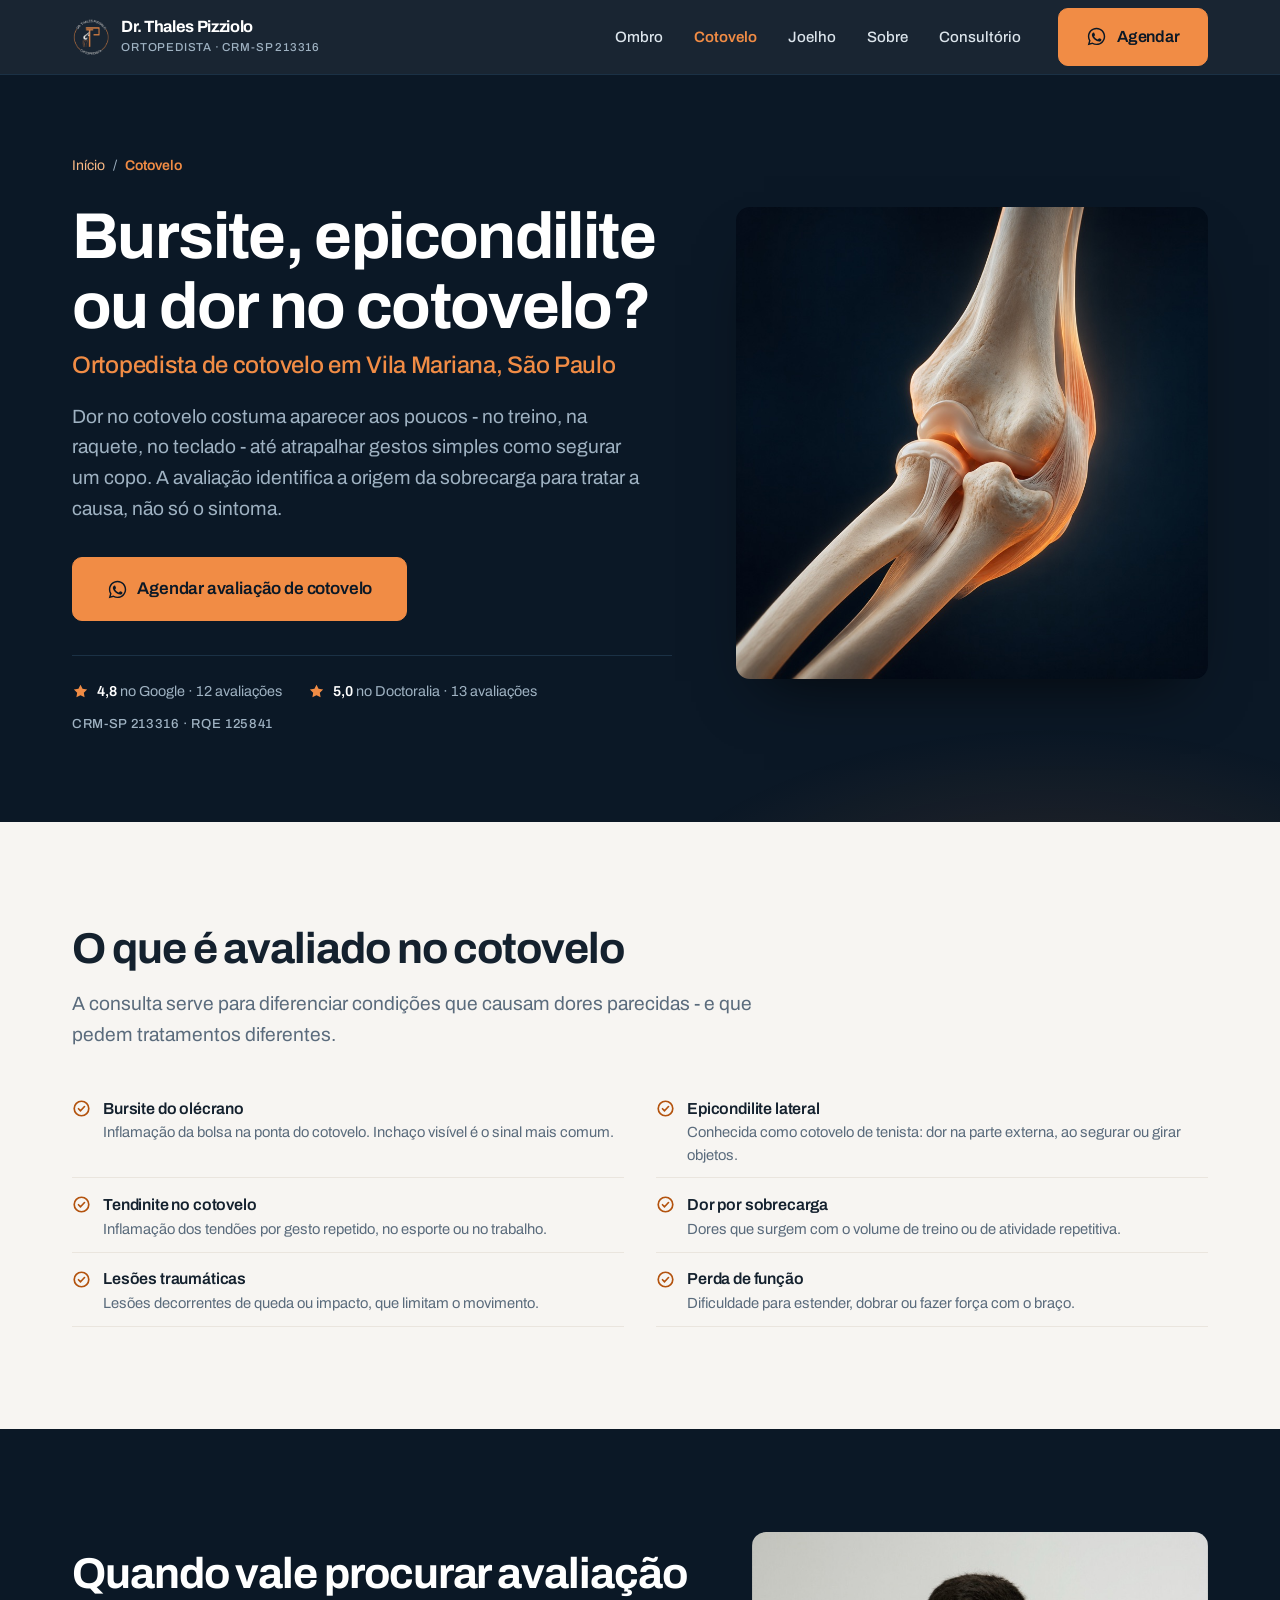
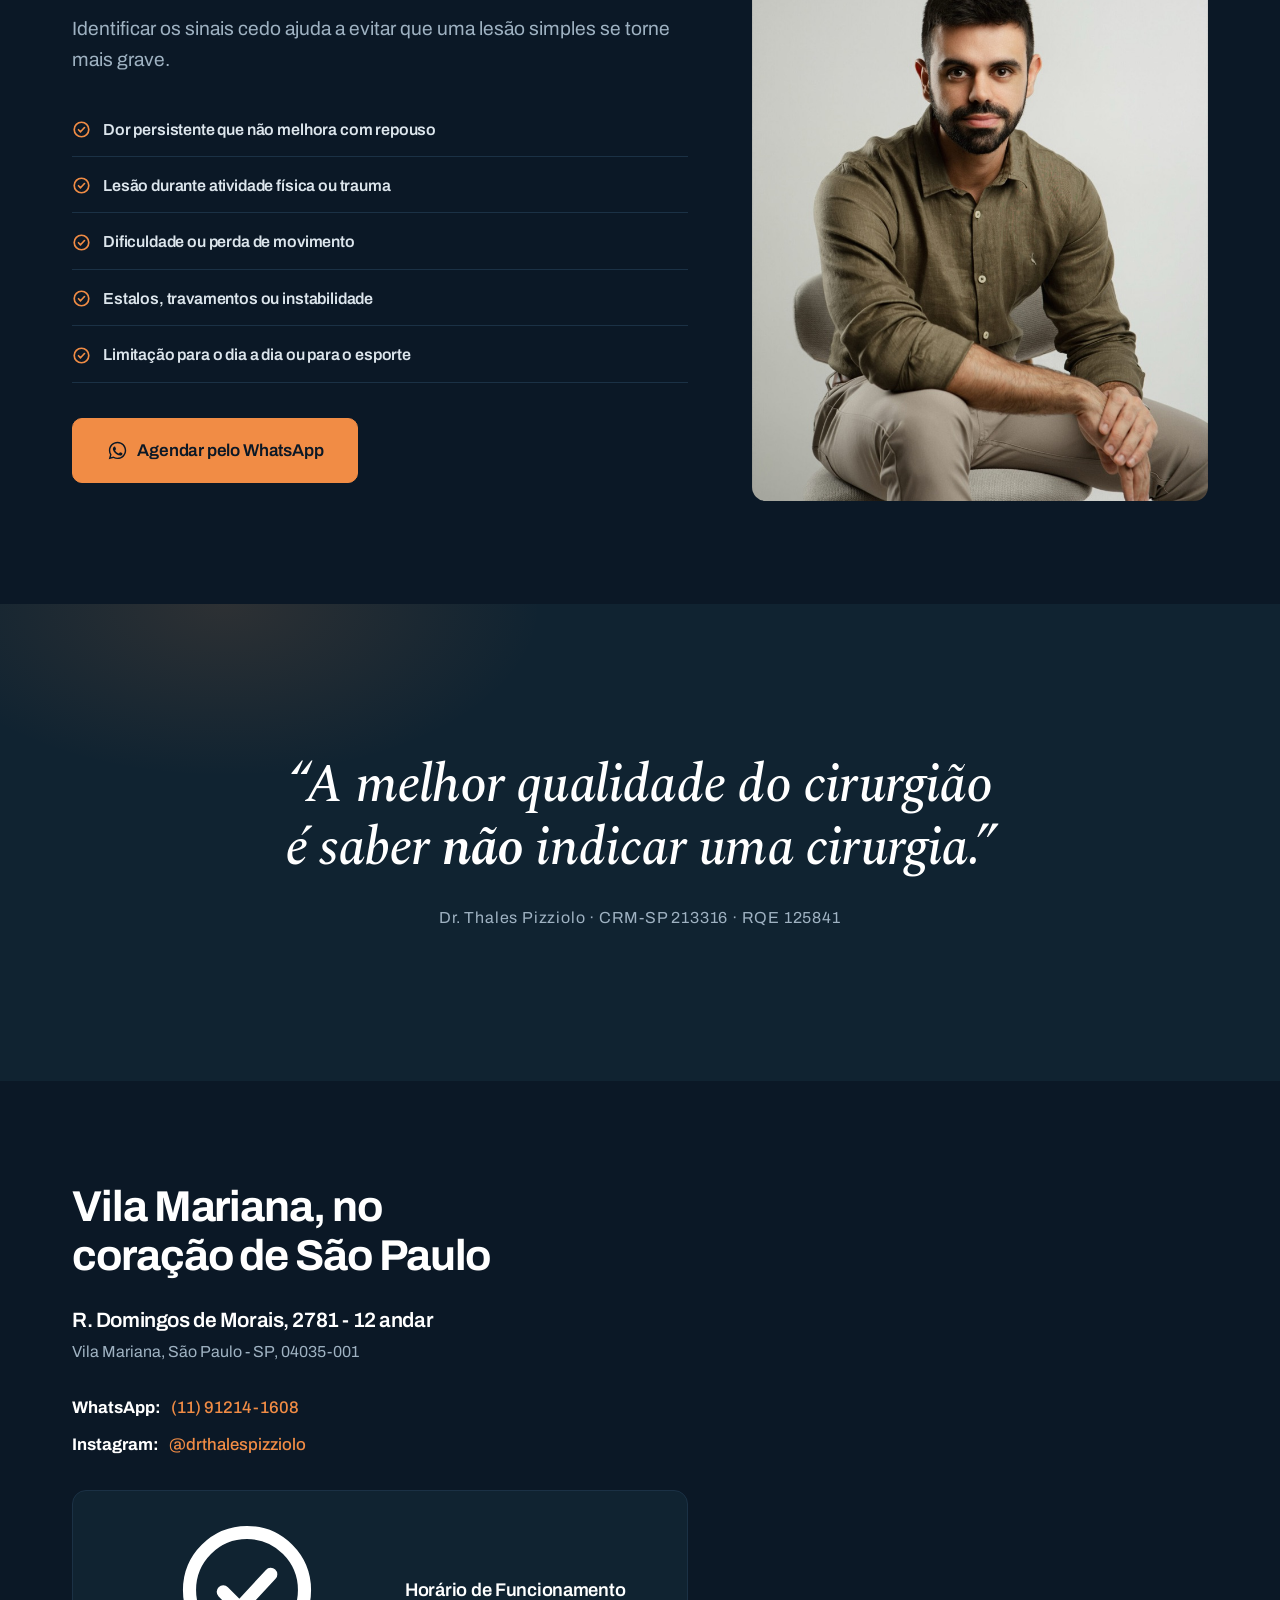
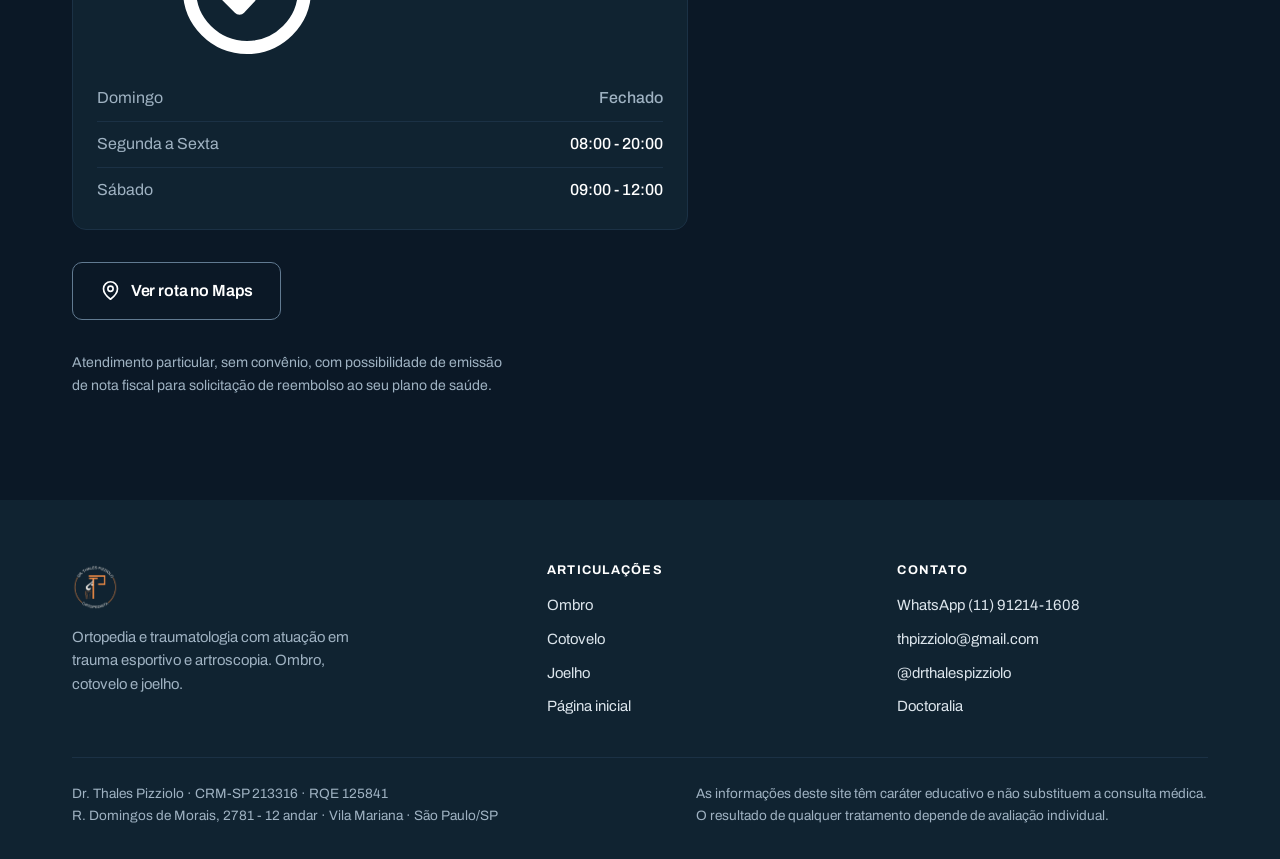
==== commit dd554621: "feat: atualiza layout de sessões, destaques e páginas de tratamento" ====
--- a/public/cotovelo/index.html
+++ b/public/cotovelo/index.html
@@ -21,7 +21,7 @@
 <link rel="apple-touch-icon" href="../assets/logo-marca.png">
 <link rel="preconnect" href="https://fonts.googleapis.com">
 <link rel="preconnect" href="https://fonts.gstatic.com" crossorigin>
-<link rel="stylesheet" href="https://fonts.googleapis.com/css2?family=Archivo:wght@400;500;600;700&family=Spectral:ital,wght@1,400;1,500&display=swap">
+<link rel="stylesheet" href="https://fonts.googleapis.com/css2?family=Archivo:wght@400;500;600;700&family=Spectral:ital,wght@1,400;1,500;1,600&display=swap">
 <link rel="stylesheet" href="../assets/style.css">
 <!-- Google Tag Manager -->
 <script>(function(w,d,s,l,i){w[l]=w[l]||[];w[l].push({'gtm.start':new Date().getTime(),event:'gtm.js'});
@@ -34,11 +34,11 @@
 "description":"Ortopedista e traumatologista com atuação em trauma esportivo e artroscopia. Atendimento dedicado a ombro, cotovelo e joelho.",
 "url":"https://www.drthalespizziolo.com.br/","image":"https://www.drthalespizziolo.com.br/assets/hero.jpg","telephone":"+5511912141608","email":"thpizziolo@gmail.com",
 "isAcceptingNewPatients":true,
-"address":{"@type":"PostalAddress","streetAddress":"Rua Domingos de Morais, 2781, 14º andar, Edifício Artwork","addressLocality":"São Paulo","addressRegion":"SP","addressCountry":"BR"},
+"address":{"@type":"PostalAddress","streetAddress":"Rua Domingos de Morais, 2781, 12º andar, Edifício Artwork","addressLocality":"São Paulo","addressRegion":"SP","addressCountry":"BR"},
 "areaServed":{"@type":"City","name":"São Paulo"},
 "sameAs":["https://www.doctoralia.com.br/thales-pizziolo/ortopedista-traumatologista/sao-paulo","https://www.instagram.com/drthalespizziolo"]}
 </script>
-<script type="application/ld+json">{"@context": "https://schema.org", "@type": "FAQPage", "mainEntity": [{"@type": "Question", "name": "Cotovelo de tenista só acontece em quem joga tênis?", "acceptedAnswer": {"@type": "Answer", "text": "Não. O nome vem do esporte, mas a epicondilite lateral aparece com frequência em quem faz movimentos repetidos de punho e antebraço, inclusive fora do esporte."}}, {"@type": "Question", "name": "Bursite no cotovelo precisa ser drenada?", "acceptedAnswer": {"@type": "Answer", "text": "Nem sempre. A conduta depende da causa, do tamanho e de haver ou não sinais de infecção — o que só a avaliação define."}}, {"@type": "Question", "name": "Epicondilite tem tratamento sem cirurgia?", "acceptedAnswer": {"@type": "Answer", "text": "Na grande maioria dos casos o tratamento é conservador. A cirurgia fica reservada a situações específicas, após avaliação individual."}}, {"@type": "Question", "name": "Preciso parar de treinar?", "acceptedAnswer": {"@type": "Answer", "text": "Nem sempre. Muitas vezes é possível adaptar a carga e o gesto durante a recuperação, com orientação."}}, {"@type": "Question", "name": "O atendimento é por convênio?", "acceptedAnswer": {"@type": "Answer", "text": "O atendimento é particular, sem convênio, com emissão de nota fiscal para você solicitar reembolso ao seu plano de saúde."}}]}</script>
+<script type="application/ld+json">{"@context": "https://schema.org", "@type": "FAQPage", "mainEntity": [{"@type": "Question", "name": "Cotovelo de tenista só acontece em quem joga tênis?", "acceptedAnswer": {"@type": "Answer", "text": "Não. O nome vem do esporte, mas a epicondilite lateral aparece com frequência em quem faz movimentos repetidos de punho e antebraço, inclusive fora do esporte."}}, {"@type": "Question", "name": "Bursite no cotovelo precisa ser drenada?", "acceptedAnswer": {"@type": "Answer", "text": "Nem sempre. A conduta depende da causa, do tamanho e de haver ou não sinais de infecção - o que só a avaliação define."}}, {"@type": "Question", "name": "Epicondilite tem tratamento sem cirurgia?", "acceptedAnswer": {"@type": "Answer", "text": "Na grande maioria dos casos o tratamento é conservador. A cirurgia fica reservada a situações específicas, após avaliação individual."}}, {"@type": "Question", "name": "Preciso parar de treinar?", "acceptedAnswer": {"@type": "Answer", "text": "Nem sempre. Muitas vezes é possível adaptar a carga e o gesto durante a recuperação, com orientação."}}, {"@type": "Question", "name": "O atendimento é por convênio?", "acceptedAnswer": {"@type": "Answer", "text": "O atendimento é particular, sem convênio, com emissão de nota fiscal para você solicitar reembolso ao seu plano de saúde."}}]}</script>
 <script type="application/ld+json">{"@context": "https://schema.org", "@type": "BreadcrumbList", "itemListElement": [{"@type": "ListItem", "position": 1, "name": "Início", "item": "https://www.drthalespizziolo.com.br/"}, {"@type": "ListItem", "position": 2, "name": "Cotovelo", "item": "https://www.drthalespizziolo.com.br/cotovelo/"}]}</script>
 </head>
 <body>
@@ -55,7 +55,7 @@
   <div class="wrap">
     <a class="brand" href="../">
       <img src="../assets/logo-marca.png" alt="" width="38" height="38">
-      <span class="visually-hidden">Dr. Thales Pizziolo — página inicial</span>
+      <span class="visually-hidden">Dr. Thales Pizziolo - página inicial</span>
       <span class="brand-text" aria-hidden="true"><b class="brand-name">Dr. Thales Pizziolo</b><span class="brand-sub">Ortopedista · CRM-SP 213316</span></span>
     </a>
     <nav class="nav" aria-label="Principal">
@@ -78,7 +78,7 @@
         Bursite, epicondilite ou dor no cotovelo?
         <span class="seo">Ortopedista de cotovelo em Vila Mariana, São Paulo</span>
       </h1>
-      <p class="lede rise rise-2">Dor no cotovelo costuma aparecer aos poucos — no treino, na raquete, no teclado — até atrapalhar gestos simples como segurar um copo. A avaliação identifica a origem da sobrecarga para tratar a causa, não só o sintoma.</p>
+      <p class="lede rise rise-2">Dor no cotovelo costuma aparecer aos poucos - no treino, na raquete, no teclado - até atrapalhar gestos simples como segurar um copo. A avaliação identifica a origem da sobrecarga para tratar a causa, não só o sintoma.</p>
       <div class="hero-actions rise rise-3">
         <a class="btn btn-1 btn-lg" href="https://wa.me/5511912141608?text=Ol%C3%A1%21%20Vim%20pela%20p%C3%A1gina%20de%20cotovelo%20do%20site%20e%20gostaria%20de%20agendar%20uma%20avalia%C3%A7%C3%A3o."><svg aria-hidden="true" focusable="false"><use href="#i-wa"/></svg>Agendar avaliação de cotovelo</a>
       </div>
@@ -97,7 +97,7 @@
 <section id="condicoes">
   <div class="wrap">
     <h2>O que é avaliado no cotovelo</h2>
-    <p class="lede" style="margin-top:1rem">A consulta serve para diferenciar condições que causam dores parecidas — e que pedem tratamentos diferentes.</p>
+    <p class="lede" style="margin-top:1rem">A consulta serve para diferenciar condições que causam dores parecidas - e que pedem tratamentos diferentes.</p>
     <ul class="conds">
       <li><svg aria-hidden="true" focusable="false"><use href="#i-check"/></svg><div><strong>Bursite do olécrano</strong><em>Inflamação da bolsa na ponta do cotovelo. Inchaço visível é o sinal mais comum.</em></div></li>
       <li><svg aria-hidden="true" focusable="false"><use href="#i-check"/></svg><div><strong>Epicondilite lateral</strong><em>Conhecida como cotovelo de tenista: dor na parte externa, ao segurar ou girar objetos.</em></div></li>
@@ -133,109 +133,54 @@
 
 <section class="stance on-dark">
   <div class="wrap">
-    <figure style="margin:0">
-      <blockquote style="margin:0"><q>A melhor qualidade do cirurgião é saber <em>não</em> indicar uma cirurgia.</q></blockquote>
-      <figcaption>Dr. Thales Pizziolo · CRM-SP 213316 · RQE 125841</figcaption>
-    </figure>
-  </div>
-</section>
-
-<section id="tratamentos">
-  <div class="wrap">
-    <h2>Do cuidado conservador à cirurgia — apenas quando necessária</h2>
-    <ul class="treat">
-      <li><h3>Tratamento conservador</h3><p>Medicação, reabilitação e adaptação das atividades conforme cada diagnóstico.</p></li>
-      <li><h3>Infiltrações</h3><p>Procedimentos selecionados para condições específicas, sempre após avaliação individual.</p></li>
-      <li><h3>Procedimentos guiados</h3><p>Precisão com auxílio de imagem para intervenções minimamente invasivas.</p></li>
-      <li><h3>Artroscopia</h3><p>Técnica cirúrgica minimamente invasiva quando há indicação adequada.</p></li>
-      <li><h3>Cirurgia ortopédica</h3><p>Planejamento cuidadoso, alinhado ao diagnóstico e aos objetivos do paciente.</p></li>
-      <li><h3>Retorno ao esporte</h3><p>Estratégia progressiva considerando força, função, segurança e modalidade.</p></li>
-    </ul>
-    <p class="note" style="color:var(--muted)">A indicação de qualquer tratamento depende de consulta médica e avaliação individual.</p>
-  </div>
-</section>
-
-<section id="sobre" style="background:#fff">
-  <div class="wrap split">
-    <figure class="split-figure" style="margin:0">
-      <img src="../assets/sobre.jpg" alt="Dr. Thales Pizziolo de jaleco branco" width="800" height="1000" loading="lazy">
-    </figure>
+    <figure style="margin:0; padding: 3rem 1rem;">
+      <blockquote style="margin:0; font-family: 'Spectral', serif; font-size: clamp(2rem, 4vw, 3rem); font-style: italic; line-height: 1.25; text-align: center; font-weight: 500; color: var(--orange);"><q>A melhor qualidade do cirurgião é saber <em style="font-weight: 600; color: #fff;">não</em> indicar uma cirurgia.</q></blockquote>
+      <figcaption style="text-align: center; margin-top: 1.5rem; font-size: 1rem; color: var(--on-navy-muted); letter-spacing: 0.05em;">Dr. Thales Pizziolo · CRM-SP 213316 · RQE 125841</figcaption>
+    </figure>
+  </div>
+</section>
+
+<section id="consultorio" class="on-dark">
+  <div class="wrap split flip">
     <div>
-      <h2>Quem vai avaliar você</h2>
-      <div class="prose" style="margin-top:1.2rem">
-        <p class="lede">Sou médico ortopedista com atuação em trauma esportivo e artroscopia. Minha abordagem começa por um princípio simples: você precisa entender sua lesão e o motivo de cada etapa do tratamento.</p>
-      </div>
-      <ul class="creds">
-        <li><b>UFMA</b><span>Graduação em Medicina</span></li>
-        <li><b>INTO · Rio de Janeiro</b><span>Residência em Ortopedia e Traumatologia</span></li>
-        <li><b>Instituto VITA · SP</b><span>Artroscopia e Trauma Esportivo</span></li>
-        <li><b>SBOT</b><span>Membro titular da Sociedade Brasileira de Ortopedia e Traumatologia</span></li>
-        <li><b>CRM-SP 213316</b><span>RQE 125841</span></li>
-      </ul>
-    </div>
-  </div>
-</section>
-
-<section id="faq" style="background:#fff">
-  <div class="wrap">
-    <h2>Dúvidas frequentes sobre cotovelo</h2>
-    <p class="lede" style="margin-top:1rem">Respostas iniciais. Cada caso só é definido de verdade na consulta.</p>
-    <div class="faq">
-      <details>
-        <summary>Cotovelo de tenista só acontece em quem joga tênis?</summary>
-        <p class="answer">Não. O nome vem do esporte, mas a epicondilite lateral aparece com frequência em quem faz movimentos repetidos de punho e antebraço, inclusive fora do esporte.</p>
-      </details>
-      <details>
-        <summary>Bursite no cotovelo precisa ser drenada?</summary>
-        <p class="answer">Nem sempre. A conduta depende da causa, do tamanho e de haver ou não sinais de infecção — o que só a avaliação define.</p>
-      </details>
-      <details>
-        <summary>Epicondilite tem tratamento sem cirurgia?</summary>
-        <p class="answer">Na grande maioria dos casos o tratamento é conservador. A cirurgia fica reservada a situações específicas, após avaliação individual.</p>
-      </details>
-      <details>
-        <summary>Preciso parar de treinar?</summary>
-        <p class="answer">Nem sempre. Muitas vezes é possível adaptar a carga e o gesto durante a recuperação, com orientação.</p>
-      </details>
-      <details>
-        <summary>O atendimento é por convênio?</summary>
-        <p class="answer">O atendimento é particular, sem convênio, com emissão de nota fiscal para você solicitar reembolso ao seu plano de saúde.</p>
-      </details>
-    </div>
-  </div>
-</section>
-
-<section class="close on-dark">
-  <div class="wrap">
-    <h2>Vamos entender a dor no seu cotovelo?</h2>
-    <p>Agende uma avaliação na Vila Mariana e saiba quais são as possibilidades de tratamento para o seu caso.</p>
-    <a class="btn btn-1 btn-lg" href="https://wa.me/5511912141608?text=Ol%C3%A1%21%20Vim%20pela%20p%C3%A1gina%20de%20cotovelo%20do%20site%20e%20gostaria%20de%20agendar%20uma%20avalia%C3%A7%C3%A3o."><svg aria-hidden="true" focusable="false"><use href="#i-wa"/></svg>Agendar pelo WhatsApp</a>
-  </div>
-</section>
-
-<section>
-  <div class="wrap">
-    <h2>Outras articulações</h2>
-    <div class="joints joints-2">
-      <a class="joint reveal" href="../ombro/">
-        <div class="joint-img"><img src="../assets/joint-shoulder.jpg" alt="Ilustração anatômica da articulação do ombro" width="640" height="640" loading="lazy"></div>
-        <div class="joint-body">
-          <h3>Ombro</h3>
-          <p>Bursite, tendinite, lesões do manguito rotador, luxações, instabilidade e traumas ligados ao esporte.</p>
-          <span class="joint-go">Ver avaliação de ombro<svg aria-hidden="true" focusable="false"><use href="#i-arrow"/></svg></span>
-        </div>
-      </a>
-      <a class="joint reveal" href="../joelho/">
-        <div class="joint-img"><img src="../assets/joint-knee.jpg" alt="Ilustração anatômica da articulação do joelho" width="640" height="640" loading="lazy"></div>
-        <div class="joint-body">
-          <h3>Joelho</h3>
-          <p>Tendinite patelar, bursite, lesões ligamentares e de menisco, desgaste articular e lesões esportivas.</p>
-          <span class="joint-go">Ver avaliação de joelho<svg aria-hidden="true" focusable="false"><use href="#i-arrow"/></svg></span>
-        </div>
-      </a>
-    </div>
-  </div>
-</section>
+      <h2>Vila Mariana, no coração de São Paulo</h2>
+      <address class="addr">
+        <span class="street">R. Domingos de Morais, 2781 - 12 andar</span>
+        <span class="more">Vila Mariana, São Paulo - SP, 04035-001</span>
+      </address>
+
+      <div style="margin-top: 1.8rem;">
+        <p style="margin-bottom: 0.6rem; display: flex; align-items: center; gap: 0.6rem; font-size: 1.05rem;">
+          <strong style="color: #fff;">WhatsApp:</strong> 
+          <a href="https://wa.me/5511912141608?text=Ol%C3%A1%21%20Gostaria%20de%20agendar%20uma%20consulta." style="color: var(--orange); text-decoration: none; font-weight: 500;">(11) 91214-1608</a>
+        </p>
+        <p style="margin-bottom: 0.6rem; display: flex; align-items: center; gap: 0.6rem; font-size: 1.05rem;">
+          <strong style="color: #fff;">Instagram:</strong> 
+          <a href="https://www.instagram.com/drthalespizziolo/" target="_blank" rel="noopener" style="color: var(--orange); text-decoration: none; font-weight: 500;">@drthalespizziolo</a>
+        </p>
+      </div>
+
+      <div style="margin-top: 2rem; background: var(--navy-800); padding: 1.5rem; border-radius: var(--r); border: 1px solid var(--navy-700);">
+        <h3 style="font-size: 1.15rem; color: #fff; margin-bottom: 1.2rem; display: flex; align-items: center; gap: 0.5rem;"><svg aria-hidden="true" focusable="false"><use href="#i-check"/></svg> Horário de Funcionamento</h3>
+        <ul style="list-style: none; padding: 0; margin: 0; color: var(--on-navy-muted); font-size: 1rem; line-height: 1.8;">
+          <li style="display: flex; justify-content: space-between; border-bottom: 1px solid var(--navy-700); padding-bottom: 0.5rem; margin-bottom: 0.5rem;"><span>Domingo</span> <span style="font-weight: 500;">Fechado</span></li>
+          <li style="display: flex; justify-content: space-between; border-bottom: 1px solid var(--navy-700); padding-bottom: 0.5rem; margin-bottom: 0.5rem;"><span>Segunda a Sexta</span> <span style="font-weight: 500; color: #fff;">08:00 - 20:00</span></li>
+          <li style="display: flex; justify-content: space-between;"><span>Sábado</span> <span style="font-weight: 500; color: #fff;">09:00 - 12:00</span></li>
+        </ul>
+      </div>
+
+      <div class="hero-actions" style="margin-top:2rem;margin-bottom:0">
+        <a class="btn btn-2" href="https://www.google.com/maps/search/?api=1&query=Rua%20Domingos%20de%20Morais%202781%20Vila%20Mariana%20S%C3%A3o%20Paulo" target="_blank" rel="noopener"><svg aria-hidden="true" focusable="false"><use href="#i-pin"/></svg>Ver rota no Maps</a>
+      </div>
+      
+      <p class="note" style="margin-top: 2rem;">Atendimento particular, sem convênio, com possibilidade de emissão de nota fiscal para solicitação de reembolso ao seu plano de saúde.</p>
+    </div>
+    <figure class="split-figure" style="margin:0; display: flex; flex-direction: column; min-height: 500px;">
+      <iframe src="https://www.google.com/maps/embed?pb=!1m18!1m12!1m3!1d3656.368524317135!2d-46.63806452377519!3d-23.59114787878036!2m3!1f0!2f0!3f0!3m2!1i1024!2i768!4f13.1!3m3!1m2!1s0x94ce5a2b0e77d949%3A0xc3c57053e144a2b9!2sR.%20Domingos%20de%20Morais%2C%202781%20-%20Vila%20Mariana%2C%20S%C3%A3o%20Paulo%20-%20SP%2C%2004035-001!5e0!3m2!1spt-BR!2sbr!4v1714152345678!5m2!1spt-BR!2sbr" width="100%" height="100%" style="border:0; border-radius: var(--r); min-height: 400px; flex-grow: 1;" allowfullscreen="" loading="lazy" referrerpolicy="no-referrer-when-downgrade" title="Google Maps - Localização do Consultório"></iframe>
+    </figure>
+  </div>
+</section>
+
 </main>
 
 <footer class="site-footer">
@@ -265,7 +210,7 @@
       </div>
     </div>
     <div class="foot-legal">
-      <p>Dr. Thales Pizziolo · CRM-SP 213316 · RQE 125841<br>Rua Domingos de Morais, 2781 — 14º andar · Vila Mariana · São Paulo/SP</p>
+      <p>Dr. Thales Pizziolo · CRM-SP 213316 · RQE 125841<br>R. Domingos de Morais, 2781 - 12 andar · Vila Mariana · São Paulo/SP</p>
       <p>As informações deste site têm caráter educativo e não substituem a consulta médica. O resultado de qualquer tratamento depende de avaliação individual.</p>
     </div>
   </div>
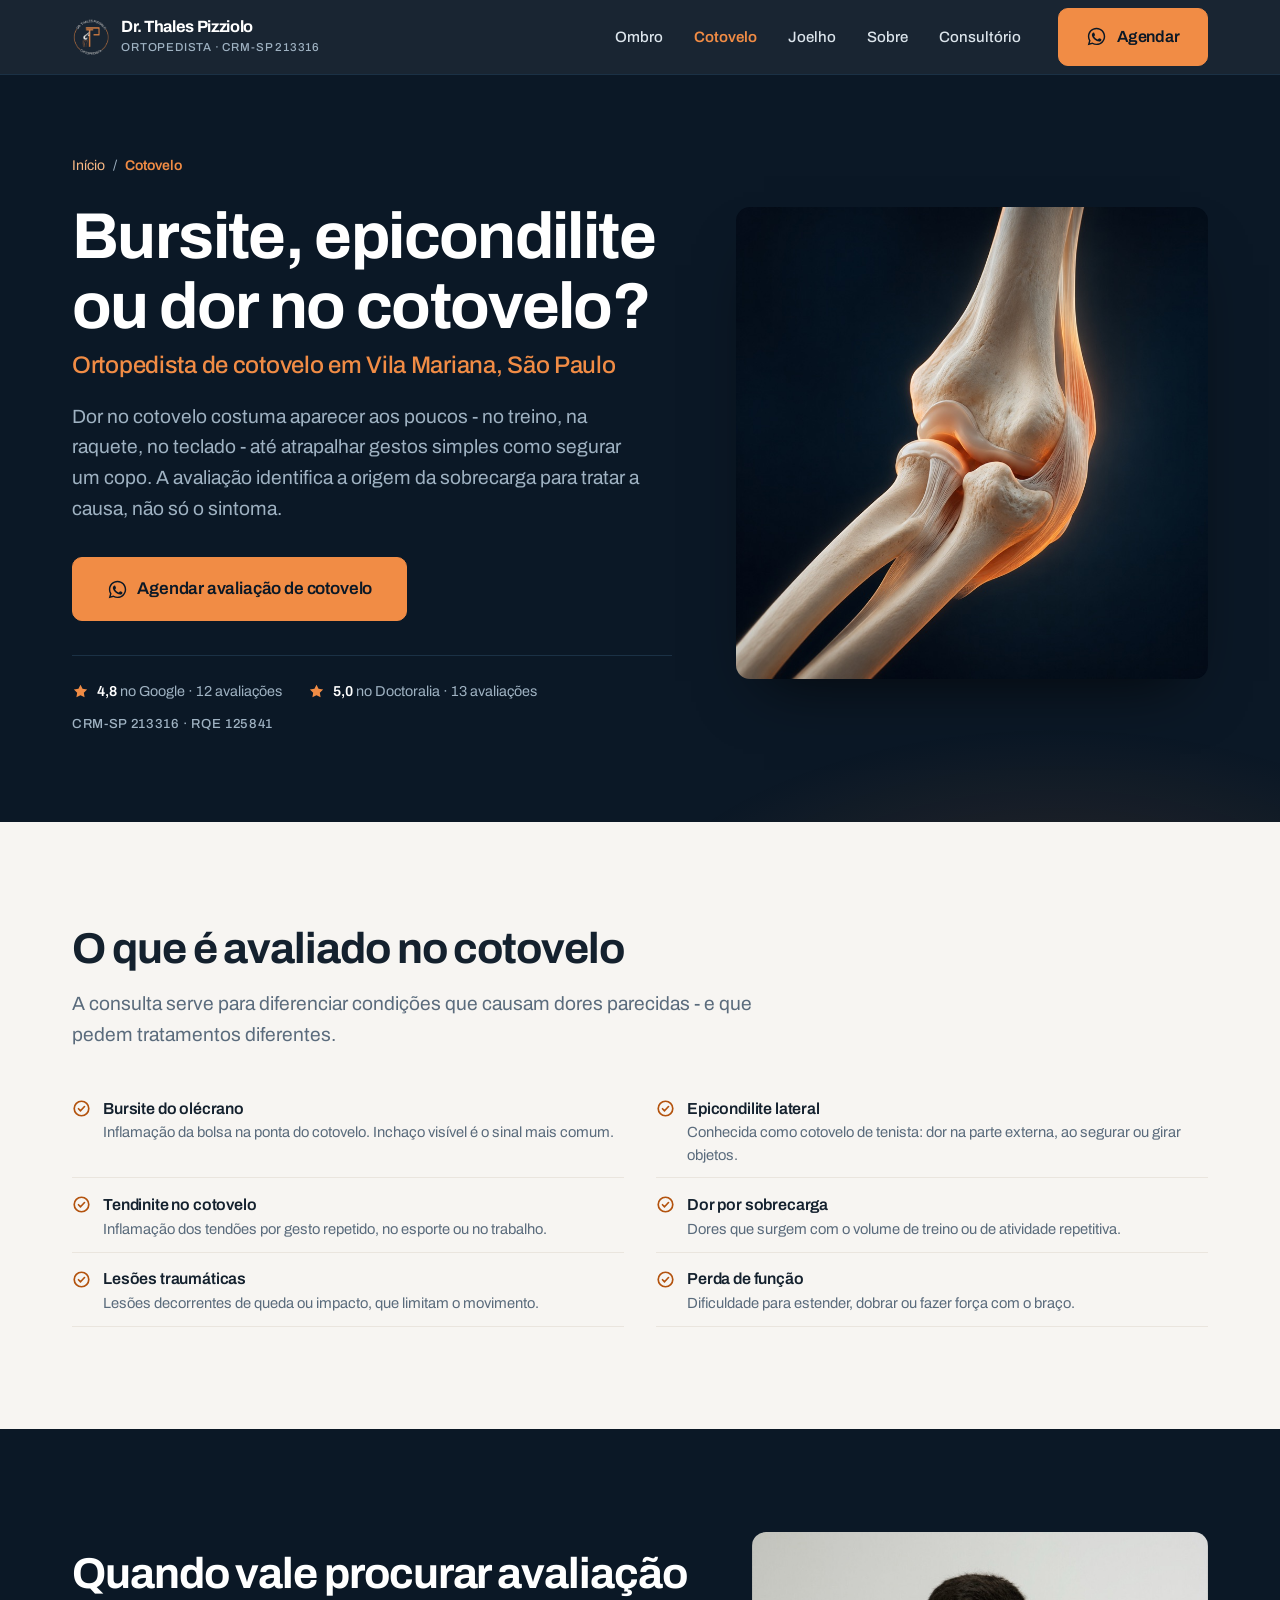
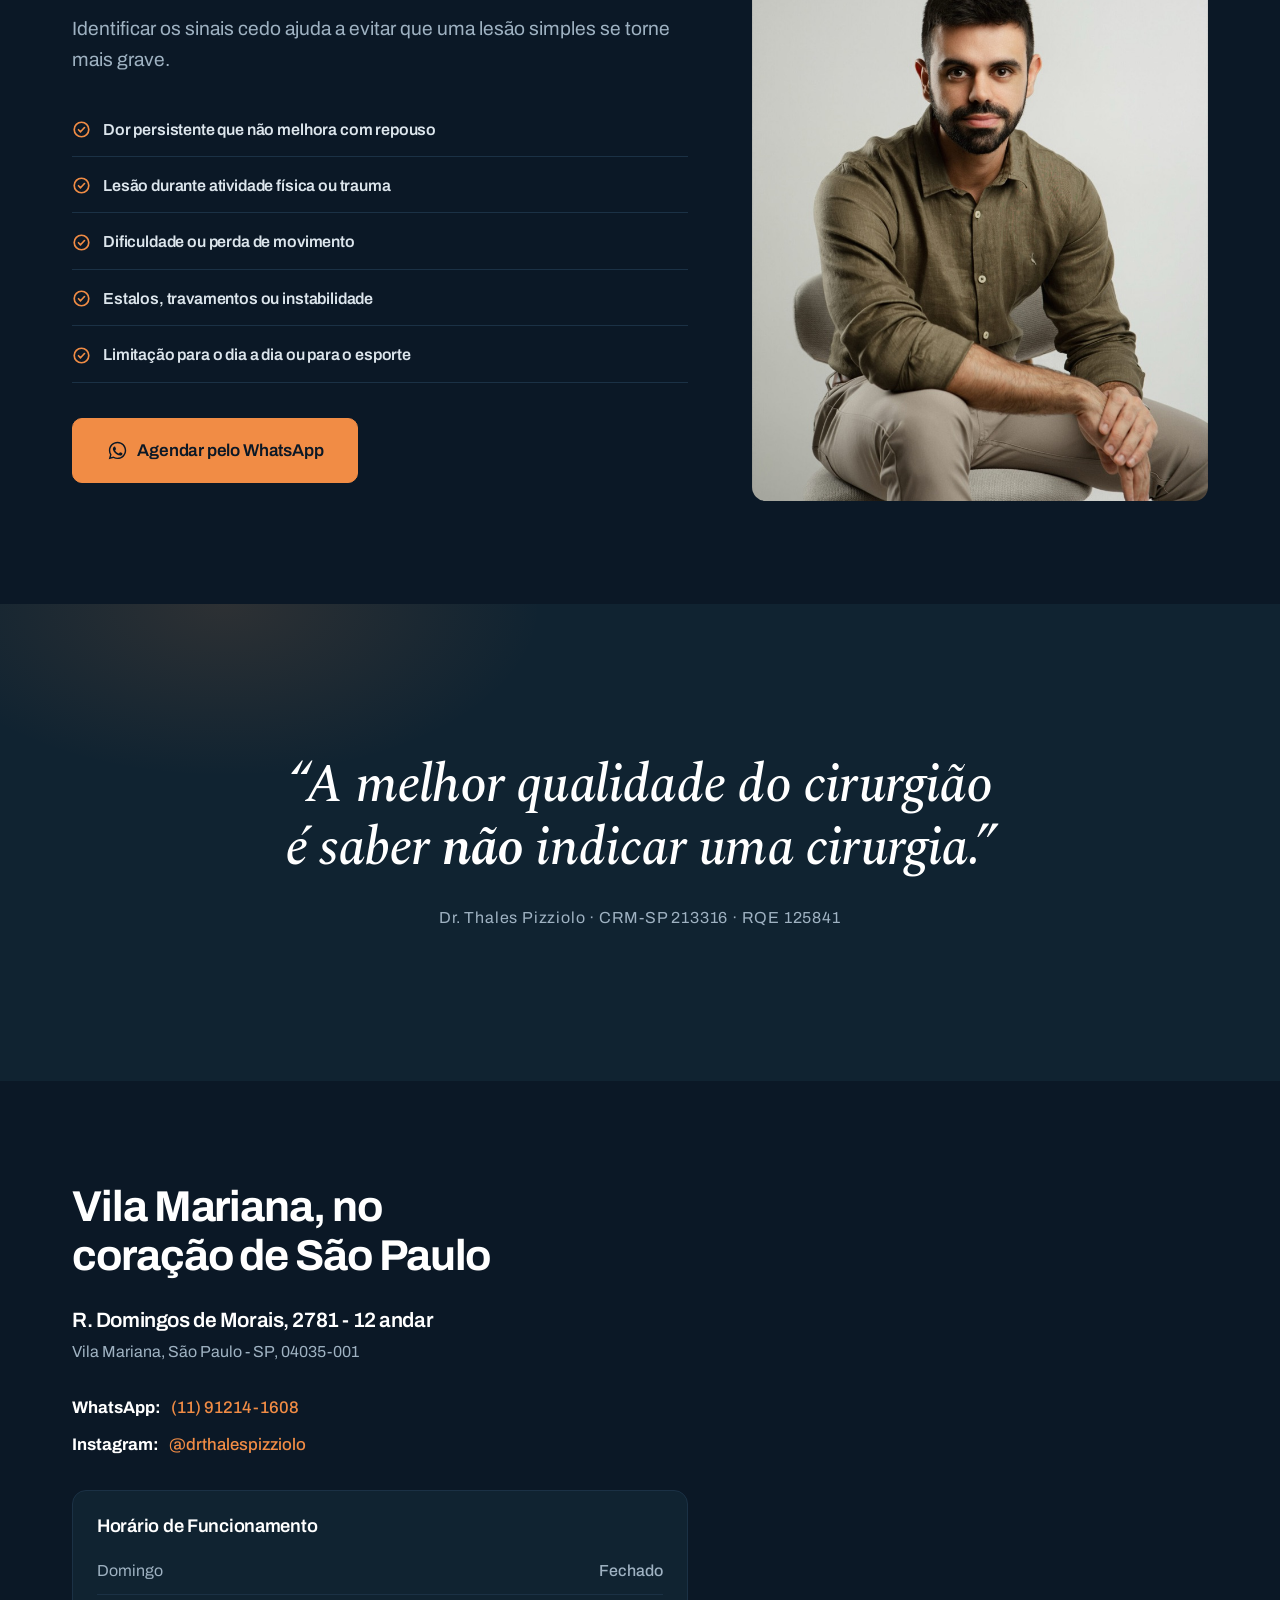
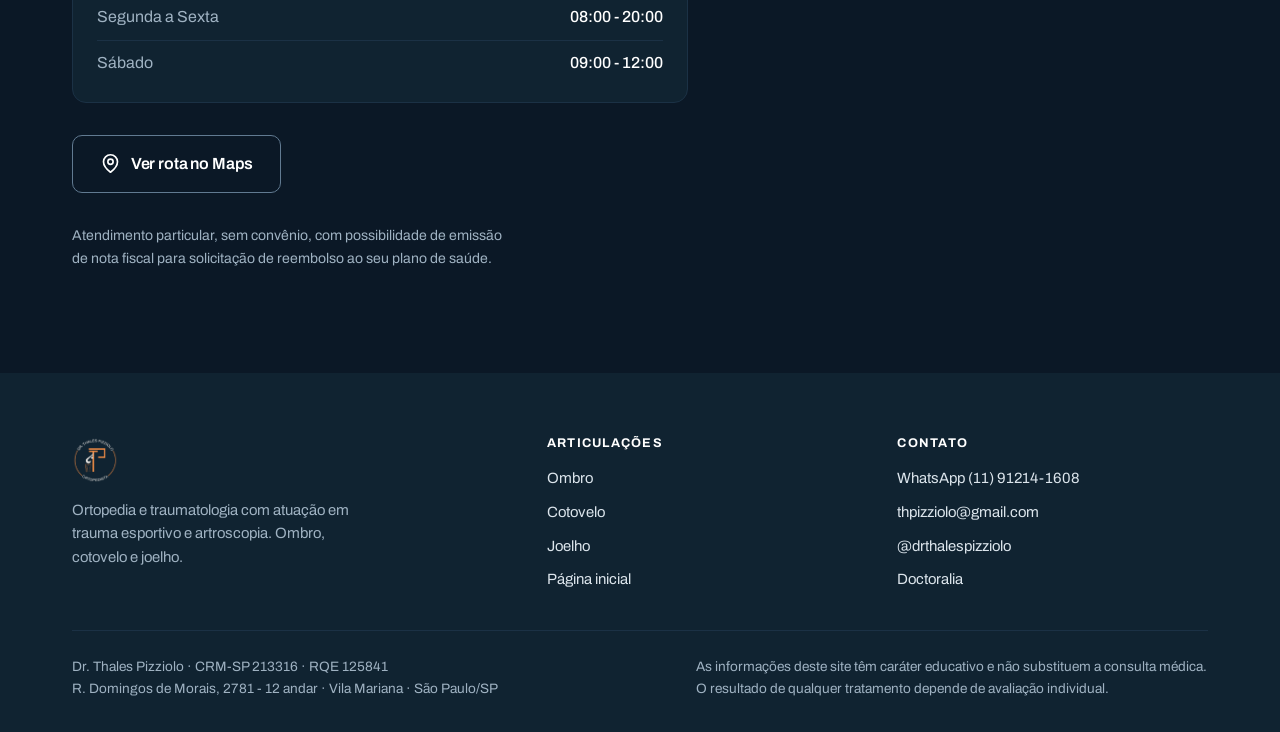
==== commit f08b78cc: "fix: remove icone do titulo do horario de funcionamento" ====
--- a/public/cotovelo/index.html
+++ b/public/cotovelo/index.html
@@ -161,7 +161,7 @@
       </div>
 
       <div style="margin-top: 2rem; background: var(--navy-800); padding: 1.5rem; border-radius: var(--r); border: 1px solid var(--navy-700);">
-        <h3 style="font-size: 1.15rem; color: #fff; margin-bottom: 1.2rem; display: flex; align-items: center; gap: 0.5rem;"><svg aria-hidden="true" focusable="false"><use href="#i-check"/></svg> Horário de Funcionamento</h3>
+        <h3 style="font-size: 1.15rem; color: #fff; margin-bottom: 1.2rem; display: flex; align-items: center; gap: 0.5rem;">Horário de Funcionamento</h3>
         <ul style="list-style: none; padding: 0; margin: 0; color: var(--on-navy-muted); font-size: 1rem; line-height: 1.8;">
           <li style="display: flex; justify-content: space-between; border-bottom: 1px solid var(--navy-700); padding-bottom: 0.5rem; margin-bottom: 0.5rem;"><span>Domingo</span> <span style="font-weight: 500;">Fechado</span></li>
           <li style="display: flex; justify-content: space-between; border-bottom: 1px solid var(--navy-700); padding-bottom: 0.5rem; margin-bottom: 0.5rem;"><span>Segunda a Sexta</span> <span style="font-weight: 500; color: #fff;">08:00 - 20:00</span></li>
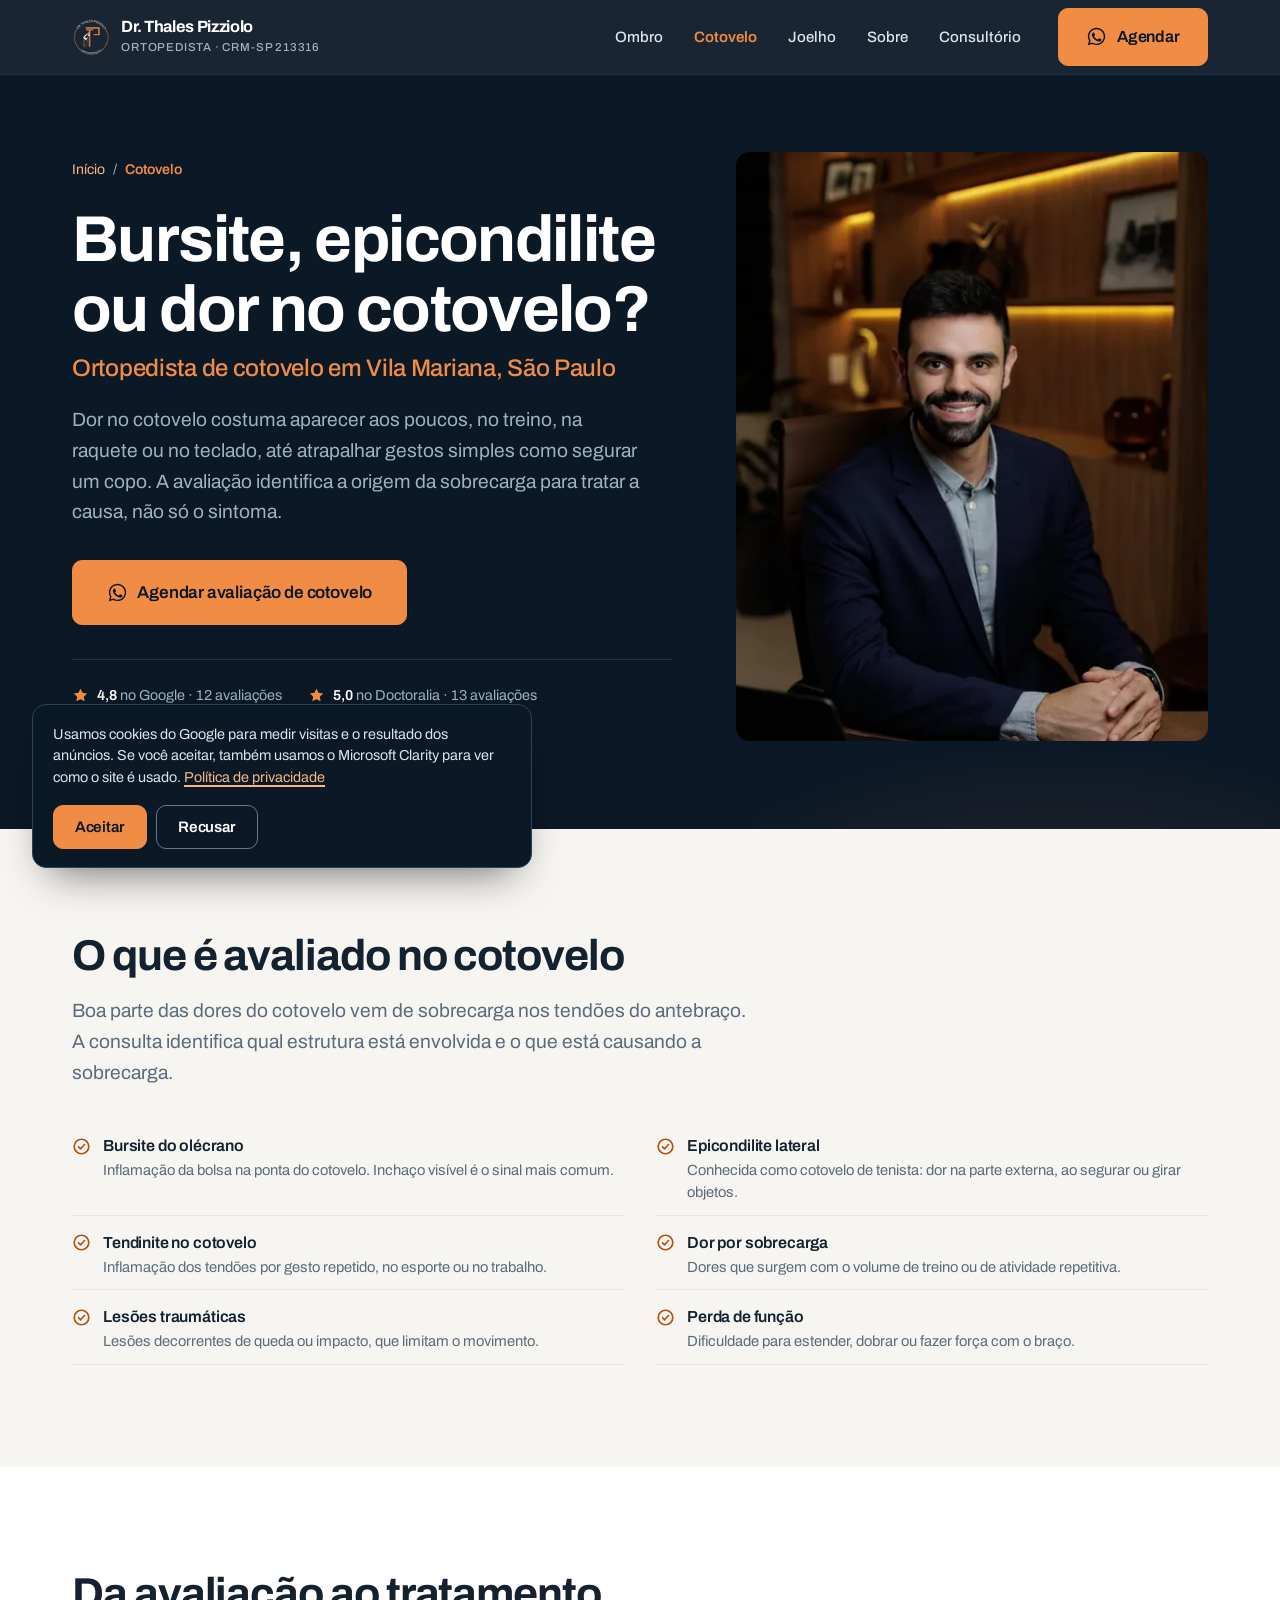
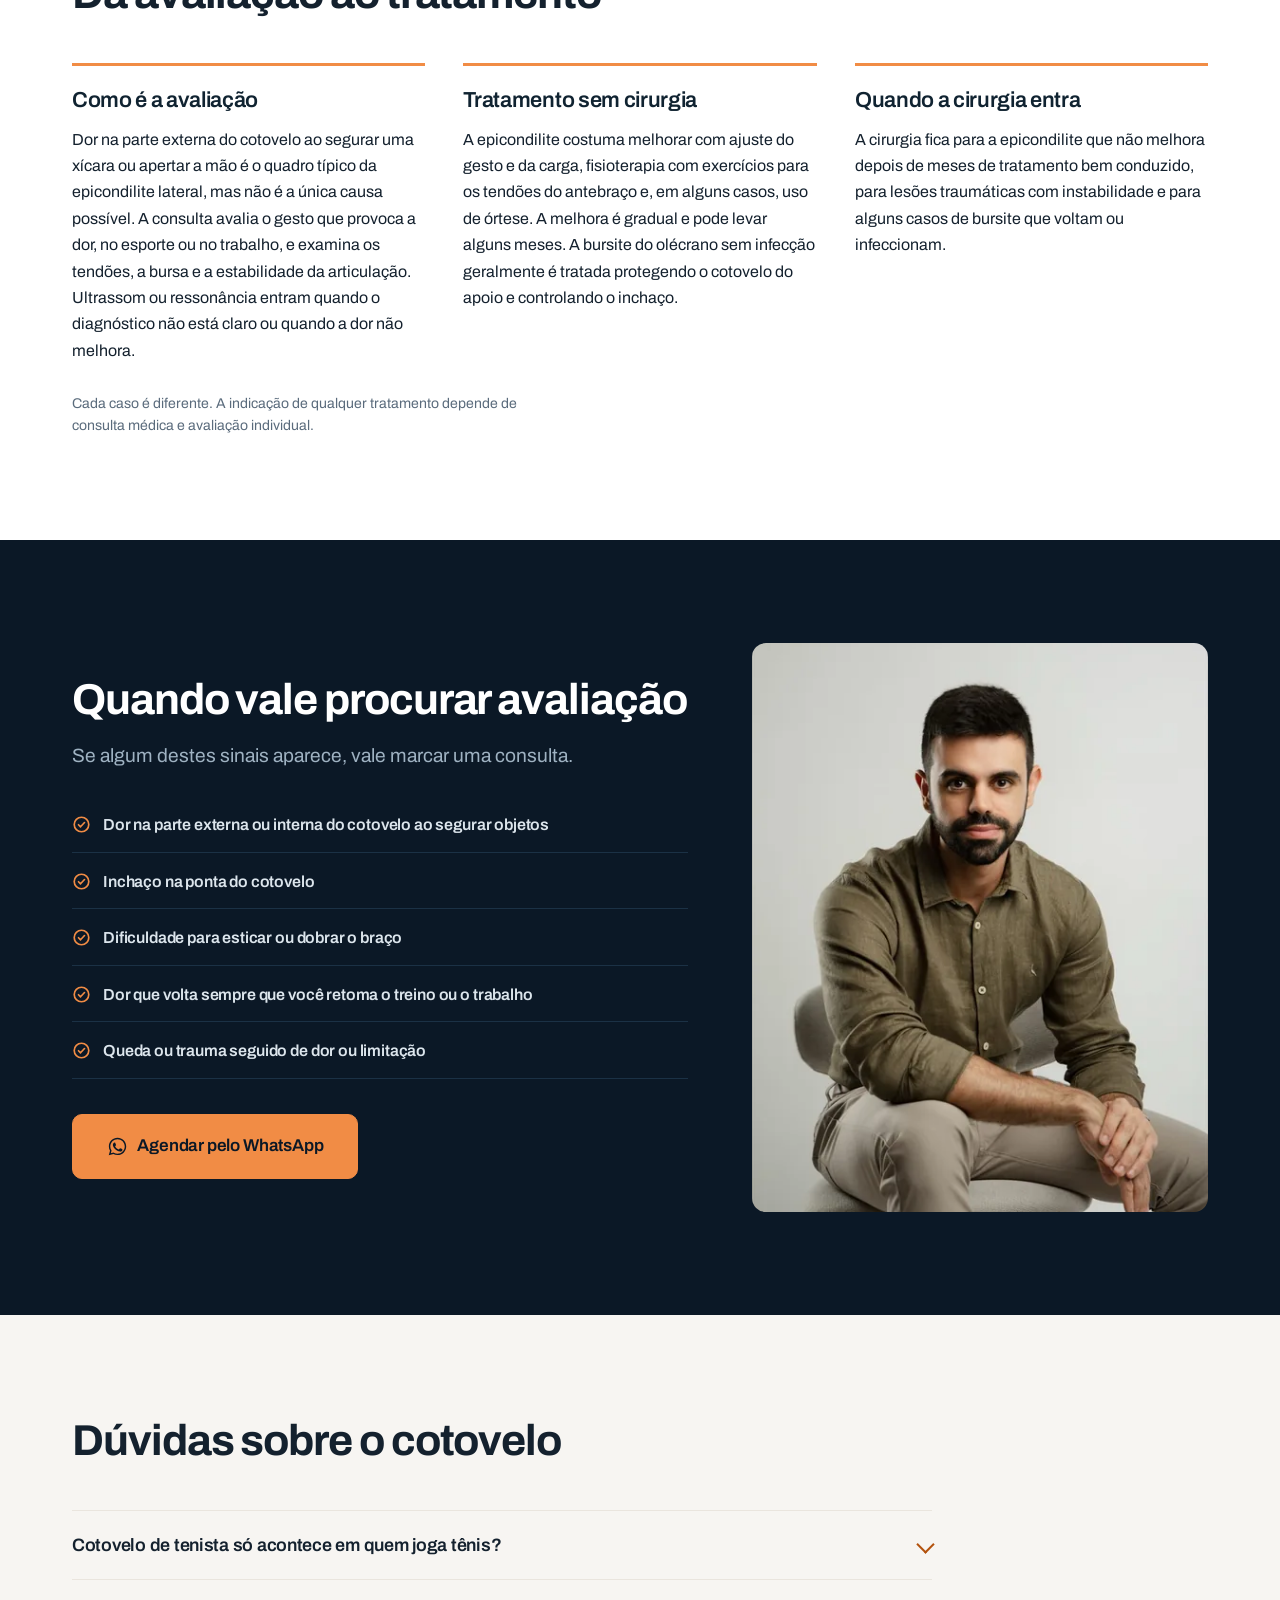
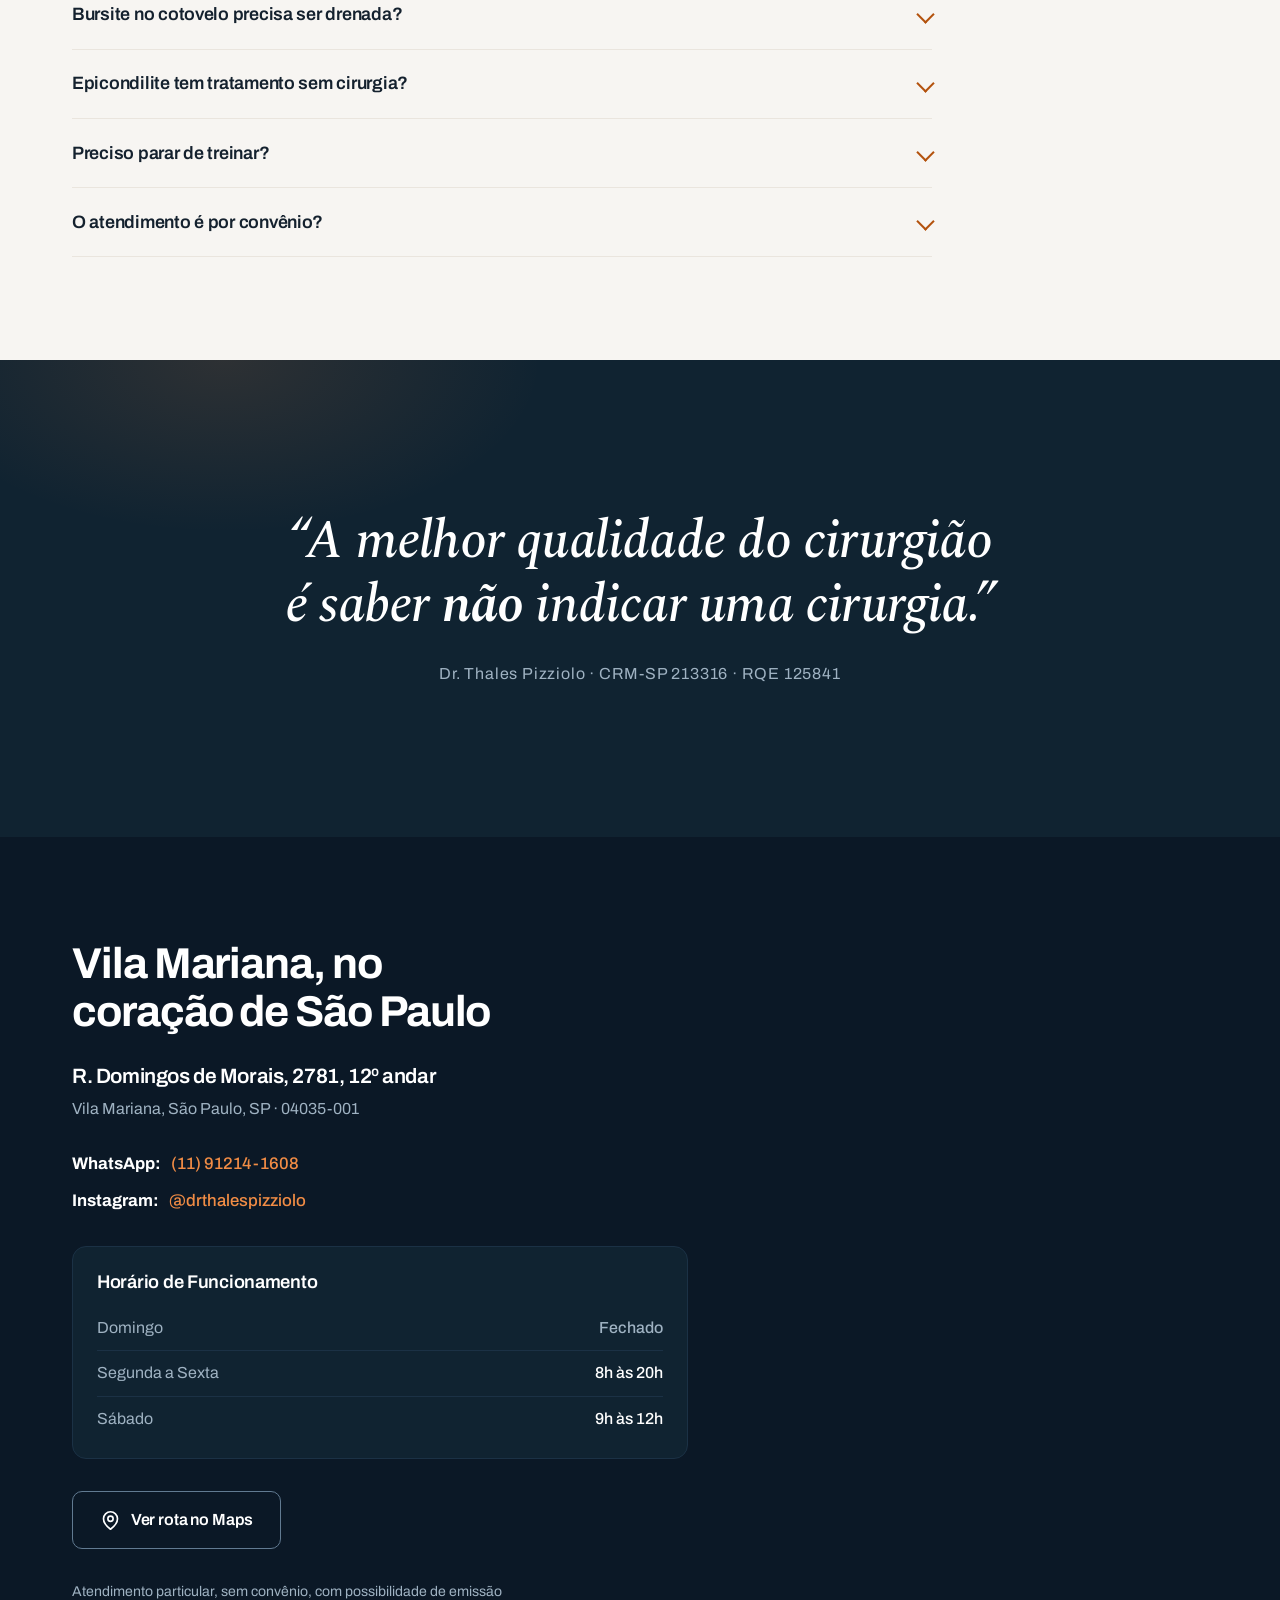
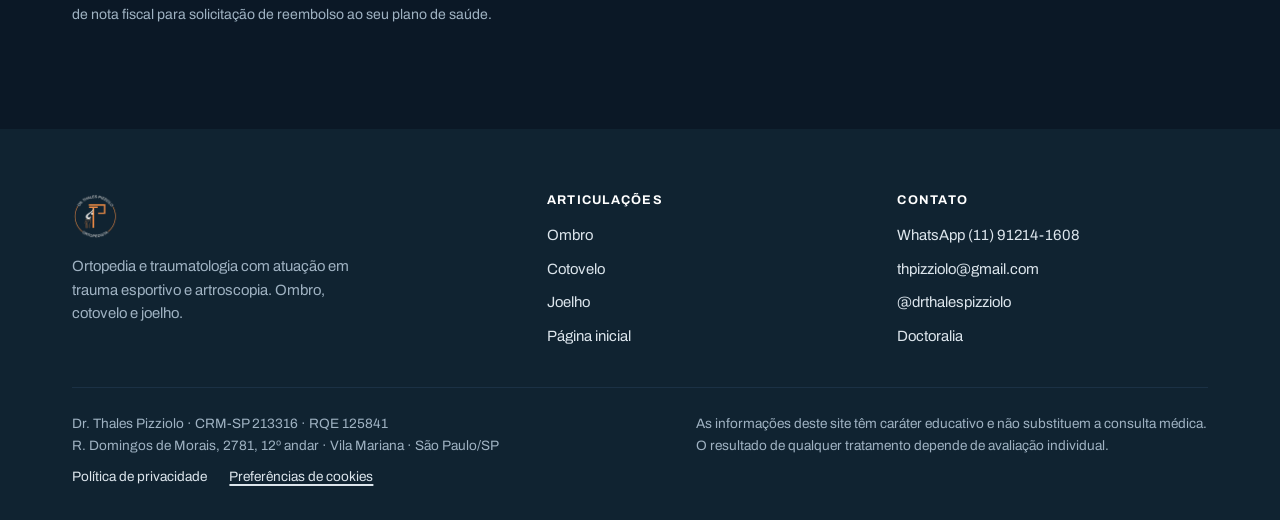
==== commit 40b69d58: "feat: auditoria do site (CFM, privacidade, imagens, conteúdo e SEO) - Tira "especialista em ombro, c" ====
--- a/public/cotovelo/index.html
+++ b/public/cotovelo/index.html
@@ -15,30 +15,41 @@
 <meta property="og:title" content="Tratamento de Bursite e Epicondilite no Cotovelo na Vila Mariana | Dr. Thales Pizziolo">
 <meta property="og:description" content="Ortopedista de cotovelo na Vila Mariana, São Paulo. Avaliação de bursite, epicondilite, cotovelo de tenista e dor por sobrecarga. CRM-SP 213316 / RQE 125841.">
 <meta property="og:url" content="https://www.drthalespizziolo.com.br/cotovelo/">
-<meta property="og:image" content="https://www.drthalespizziolo.com.br/assets/joint-elbow.jpg">
+<meta property="og:image" content="https://www.drthalespizziolo.com.br/assets/og-cotovelo.jpg">
+<meta property="og:image:width" content="1200">
+<meta property="og:image:height" content="630">
 <meta name="twitter:card" content="summary_large_image">
-<link rel="icon" href="../assets/logo-marca.png">
-<link rel="apple-touch-icon" href="../assets/logo-marca.png">
+<meta name="theme-color" content="#0B1826">
+<link rel="icon" href="/favicon.ico" sizes="48x48">
+<link rel="icon" href="../assets/icon-192.png" type="image/png" sizes="192x192">
+<link rel="apple-touch-icon" href="/apple-touch-icon.png">
 <link rel="preconnect" href="https://fonts.googleapis.com">
 <link rel="preconnect" href="https://fonts.gstatic.com" crossorigin>
-<link rel="stylesheet" href="https://fonts.googleapis.com/css2?family=Archivo:wght@400;500;600;700&family=Spectral:ital,wght@1,400;1,500;1,600&display=swap">
-<link rel="stylesheet" href="../assets/style.css">
+<link rel="preload" as="style" href="https://fonts.googleapis.com/css2?family=Archivo:wght@400;500;600;700&family=Spectral:ital,wght@1,500;1,600&display=swap" onload="this.onload=null;this.rel='stylesheet'">
+<noscript><link rel="stylesheet" href="https://fonts.googleapis.com/css2?family=Archivo:wght@400;500;600;700&family=Spectral:ital,wght@1,500;1,600&display=swap"></noscript>
+<link rel="stylesheet" href="../assets/style.css?v=0e9f98a6">
+<script>
+// Consentimento (Google Consent Mode v2), antes do GTM carregar.
+// Medição do Google fica ligada até a pessoa recusar no aviso.
+// Anúncio personalizado fica sempre desligado: é site de saúde.
+// O Microsoft Clarity só carrega com "Aceitar" (evento consent_accept no GTM).
+window.dataLayer=window.dataLayer||[];
+function gtag(){dataLayer.push(arguments);}
+(function(){
+  var c=null;try{c=localStorage.getItem('tp_consent')}catch(e){}
+  var g=c==='recusado'?'denied':'granted';
+  gtag('consent','default',{ad_storage:g,analytics_storage:g,ad_user_data:g,ad_personalization:'denied'});
+  gtag('set','ads_data_redaction',true);
+  if(c==='aceito')dataLayer.push({event:'consent_accept'});
+})();
+</script>
 <!-- Google Tag Manager -->
 <script>(function(w,d,s,l,i){w[l]=w[l]||[];w[l].push({'gtm.start':new Date().getTime(),event:'gtm.js'});
 var f=d.getElementsByTagName(s)[0],j=d.createElement(s),dl=l!='dataLayer'?'&l='+l:'';j.async=true;
 j.src='https://www.googletagmanager.com/gtm.js?id='+i+dl;f.parentNode.insertBefore(j,f);})
 (window,document,'script','dataLayer','GTM-WDB6CZFL');</script>
-<script type="application/ld+json">
-{"@context":"https://schema.org","@type":"Physician","name":"Dr. Thales Pizziolo",
-"medicalSpecialty":["Orthopedic","SportsMedicine"],
-"description":"Ortopedista e traumatologista com atuação em trauma esportivo e artroscopia. Atendimento dedicado a ombro, cotovelo e joelho.",
-"url":"https://www.drthalespizziolo.com.br/","image":"https://www.drthalespizziolo.com.br/assets/hero.jpg","telephone":"+5511912141608","email":"thpizziolo@gmail.com",
-"isAcceptingNewPatients":true,
-"address":{"@type":"PostalAddress","streetAddress":"Rua Domingos de Morais, 2781, 12º andar, Edifício Artwork","addressLocality":"São Paulo","addressRegion":"SP","addressCountry":"BR"},
-"areaServed":{"@type":"City","name":"São Paulo"},
-"sameAs":["https://www.doctoralia.com.br/thales-pizziolo/ortopedista-traumatologista/sao-paulo","https://www.instagram.com/drthalespizziolo"]}
-</script>
-<script type="application/ld+json">{"@context": "https://schema.org", "@type": "FAQPage", "mainEntity": [{"@type": "Question", "name": "Cotovelo de tenista só acontece em quem joga tênis?", "acceptedAnswer": {"@type": "Answer", "text": "Não. O nome vem do esporte, mas a epicondilite lateral aparece com frequência em quem faz movimentos repetidos de punho e antebraço, inclusive fora do esporte."}}, {"@type": "Question", "name": "Bursite no cotovelo precisa ser drenada?", "acceptedAnswer": {"@type": "Answer", "text": "Nem sempre. A conduta depende da causa, do tamanho e de haver ou não sinais de infecção - o que só a avaliação define."}}, {"@type": "Question", "name": "Epicondilite tem tratamento sem cirurgia?", "acceptedAnswer": {"@type": "Answer", "text": "Na grande maioria dos casos o tratamento é conservador. A cirurgia fica reservada a situações específicas, após avaliação individual."}}, {"@type": "Question", "name": "Preciso parar de treinar?", "acceptedAnswer": {"@type": "Answer", "text": "Nem sempre. Muitas vezes é possível adaptar a carga e o gesto durante a recuperação, com orientação."}}, {"@type": "Question", "name": "O atendimento é por convênio?", "acceptedAnswer": {"@type": "Answer", "text": "O atendimento é particular, sem convênio, com emissão de nota fiscal para você solicitar reembolso ao seu plano de saúde."}}]}</script>
+<script type="application/ld+json">{"@context": "https://schema.org", "@type": "Physician", "name": "Dr. Thales Pizziolo", "alternateName": "Thales Ramos Pizziolo", "medicalSpecialty": "https://schema.org/Musculoskeletal", "description": "Ortopedista e traumatologista (RQE 125841) com atuação em trauma esportivo e artroscopia. Atende ombro, cotovelo e joelho, a partir de 14 anos, em consultas particulares.", "url": "https://www.drthalespizziolo.com.br/", "image": "https://www.drthalespizziolo.com.br/assets/hero.jpg", "logo": "https://www.drthalespizziolo.com.br/assets/icon-192.png", "telephone": "+5511912141608", "email": "thpizziolo@gmail.com", "isAcceptingNewPatients": true, "address": {"@type": "PostalAddress", "streetAddress": "Rua Domingos de Morais, 2781, 12º andar, Edifício Artwork", "addressLocality": "São Paulo", "addressRegion": "SP", "postalCode": "04035-001", "addressCountry": "BR"}, "geo": {"@type": "GeoCoordinates", "latitude": -23.6009, "longitude": -46.6362}, "hasMap": "https://www.google.com/maps/search/?api=1&query=Rua%20Domingos%20de%20Morais%202781%20Vila%20Mariana%20S%C3%A3o%20Paulo", "openingHoursSpecification": [{"@type": "OpeningHoursSpecification", "dayOfWeek": ["Monday", "Tuesday", "Wednesday", "Thursday", "Friday"], "opens": "08:00", "closes": "20:00"}, {"@type": "OpeningHoursSpecification", "dayOfWeek": "Saturday", "opens": "09:00", "closes": "12:00"}], "areaServed": {"@type": "City", "name": "São Paulo"}, "sameAs": ["https://www.doctoralia.com.br/thales-pizziolo/ortopedista-traumatologista/sao-paulo", "https://www.instagram.com/drthalespizziolo"]}</script>
+<script type="application/ld+json">{"@context": "https://schema.org", "@type": "FAQPage", "mainEntity": [{"@type": "Question", "name": "Cotovelo de tenista só acontece em quem joga tênis?", "acceptedAnswer": {"@type": "Answer", "text": "Não. O nome vem do esporte, mas a epicondilite lateral aparece com frequência em quem faz movimentos repetidos de punho e antebraço, inclusive fora do esporte."}}, {"@type": "Question", "name": "Bursite no cotovelo precisa ser drenada?", "acceptedAnswer": {"@type": "Answer", "text": "Nem sempre. A conduta depende da causa, do tamanho e de haver ou não sinais de infecção, o que só a avaliação define."}}, {"@type": "Question", "name": "Epicondilite tem tratamento sem cirurgia?", "acceptedAnswer": {"@type": "Answer", "text": "Na grande maioria dos casos o tratamento é conservador. A cirurgia fica reservada a situações específicas, após avaliação individual."}}, {"@type": "Question", "name": "Preciso parar de treinar?", "acceptedAnswer": {"@type": "Answer", "text": "Nem sempre. Muitas vezes é possível adaptar a carga e o gesto durante a recuperação, com orientação."}}, {"@type": "Question", "name": "O atendimento é por convênio?", "acceptedAnswer": {"@type": "Answer", "text": "O atendimento é particular, sem convênio, com emissão de nota fiscal para você solicitar reembolso ao seu plano de saúde."}}]}</script>
 <script type="application/ld+json">{"@context": "https://schema.org", "@type": "BreadcrumbList", "itemListElement": [{"@type": "ListItem", "position": 1, "name": "Início", "item": "https://www.drthalespizziolo.com.br/"}, {"@type": "ListItem", "position": 2, "name": "Cotovelo", "item": "https://www.drthalespizziolo.com.br/cotovelo/"}]}</script>
 </head>
 <body>
@@ -54,8 +65,8 @@
 <header class="site-header">
   <div class="wrap">
     <a class="brand" href="../">
-      <img src="../assets/logo-marca.png" alt="" width="38" height="38">
-      <span class="visually-hidden">Dr. Thales Pizziolo - página inicial</span>
+      <img src="../assets/logo-96.webp" alt="" width="38" height="38">
+      <span class="visually-hidden">Dr. Thales Pizziolo, página inicial</span>
       <span class="brand-text" aria-hidden="true"><b class="brand-name">Dr. Thales Pizziolo</b><span class="brand-sub">Ortopedista · CRM-SP 213316</span></span>
     </a>
     <nav class="nav" aria-label="Principal">
@@ -65,7 +76,7 @@
       <a href="../#sobre">Sobre</a>
       <a href="../#consultorio">Consultório</a>
     </nav>
-    <a class="btn btn-1 header-cta" href="https://wa.me/5511912141608?text=Ol%C3%A1%21%20Vim%20pelo%20site%20%28topo%29%20e%20gostaria%20de%20agendar%20uma%20consulta."><svg aria-hidden="true" focusable="false"><use href="#i-wa"/></svg>Agendar</a>
+    <a class="btn btn-1 header-cta" href="https://wa.me/5511912141608?text=Ol%C3%A1%21%20Vim%20pelo%20Google%20e%20gostaria%20de%20saber%20mais%20sobre%20o%20tratamento%20de%20cotovelo."><svg aria-hidden="true" focusable="false"><use href="#i-wa"/></svg>Agendar</a>
   </div>
 </header>
 <main id="main">
@@ -78,9 +89,9 @@
         Bursite, epicondilite ou dor no cotovelo?
         <span class="seo">Ortopedista de cotovelo em Vila Mariana, São Paulo</span>
       </h1>
-      <p class="lede rise rise-2">Dor no cotovelo costuma aparecer aos poucos - no treino, na raquete, no teclado - até atrapalhar gestos simples como segurar um copo. A avaliação identifica a origem da sobrecarga para tratar a causa, não só o sintoma.</p>
+      <p class="lede rise rise-2">Dor no cotovelo costuma aparecer aos poucos, no treino, na raquete ou no teclado, até atrapalhar gestos simples como segurar um copo. A avaliação identifica a origem da sobrecarga para tratar a causa, não só o sintoma.</p>
       <div class="hero-actions rise rise-3">
-        <a class="btn btn-1 btn-lg" href="https://wa.me/5511912141608?text=Ol%C3%A1%21%20Vim%20pela%20p%C3%A1gina%20de%20cotovelo%20do%20site%20e%20gostaria%20de%20agendar%20uma%20avalia%C3%A7%C3%A3o."><svg aria-hidden="true" focusable="false"><use href="#i-wa"/></svg>Agendar avaliação de cotovelo</a>
+        <a class="btn btn-1 btn-lg" href="https://wa.me/5511912141608?text=Ol%C3%A1%21%20Vim%20pelo%20Google%20e%20gostaria%20de%20saber%20mais%20sobre%20o%20tratamento%20de%20cotovelo."><svg aria-hidden="true" focusable="false"><use href="#i-wa"/></svg>Agendar avaliação de cotovelo</a>
       </div>
       <div class="rise rise-4"><div class="trust">
         <a class="trust-item" href="https://www.google.com/search?q=Dr.+Thales+Pizziolo+ortopedista" target="_blank" rel="noopener"><svg aria-hidden="true" focusable="false"><use href="#i-star"/></svg><span><b>4,8</b> no Google · 12 avaliações</span></a>
@@ -88,8 +99,8 @@
         <span class="trust-cred">CRM-SP 213316 · RQE 125841</span>
       </div></div>
     </div>
-    <figure class="hero-figure hero-figure-joint rise rise-2" style="margin:0">
-      <img src="../assets/joint-elbow.jpg" alt="Ilustração anatômica da articulação do cotovelo" width="900" height="900" fetchpriority="high">
+    <figure class="hero-figure rise rise-2" style="margin:0">
+      <img src="../assets/consultorio-800.webp" srcset="../assets/consultorio-480.webp 480w, ../assets/consultorio-800.webp 800w" sizes="(max-width: 900px) calc(100vw - 2.5rem), 470px" alt="Dr. Thales Pizziolo em consultório" width="800" height="1200" fetchpriority="high">
     </figure>
   </div>
 </section>
@@ -97,7 +108,7 @@
 <section id="condicoes">
   <div class="wrap">
     <h2>O que é avaliado no cotovelo</h2>
-    <p class="lede" style="margin-top:1rem">A consulta serve para diferenciar condições que causam dores parecidas - e que pedem tratamentos diferentes.</p>
+    <p class="lede" style="margin-top:1rem">Boa parte das dores do cotovelo vem de sobrecarga nos tendões do antebraço. A consulta identifica qual estrutura está envolvida e o que está causando a sobrecarga.</p>
     <ul class="conds">
       <li><svg aria-hidden="true" focusable="false"><use href="#i-check"/></svg><div><strong>Bursite do olécrano</strong><em>Inflamação da bolsa na ponta do cotovelo. Inchaço visível é o sinal mais comum.</em></div></li>
       <li><svg aria-hidden="true" focusable="false"><use href="#i-check"/></svg><div><strong>Epicondilite lateral</strong><em>Conhecida como cotovelo de tenista: dor na parte externa, ao segurar ou girar objetos.</em></div></li>
@@ -109,25 +120,74 @@
   </div>
 </section>
 
+<section id="tratamento" style="background:#fff">
+  <div class="wrap">
+    <h2>Da avaliação ao tratamento</h2>
+    <div class="etapas">
+      <article class="etapa">
+        <h3>Como é a avaliação</h3>
+        <p>Dor na parte externa do cotovelo ao segurar uma xícara ou apertar a mão é o quadro típico da epicondilite lateral, mas não é a única causa possível. A consulta avalia o gesto que provoca a dor, no esporte ou no trabalho, e examina os tendões, a bursa e a estabilidade da articulação. Ultrassom ou ressonância entram quando o diagnóstico não está claro ou quando a dor não melhora.</p>
+      </article>
+      <article class="etapa">
+        <h3>Tratamento sem cirurgia</h3>
+        <p>A epicondilite costuma melhorar com ajuste do gesto e da carga, fisioterapia com exercícios para os tendões do antebraço e, em alguns casos, uso de órtese. A melhora é gradual e pode levar alguns meses. A bursite do olécrano sem infecção geralmente é tratada protegendo o cotovelo do apoio e controlando o inchaço.</p>
+      </article>
+      <article class="etapa">
+        <h3>Quando a cirurgia entra</h3>
+        <p>A cirurgia fica para a epicondilite que não melhora depois de meses de tratamento bem conduzido, para lesões traumáticas com instabilidade e para alguns casos de bursite que voltam ou infeccionam.</p>
+      </article>
+    </div>
+    <p class="note" style="color:var(--muted)">Cada caso é diferente. A indicação de qualquer tratamento depende de consulta médica e avaliação individual.</p>
+  </div>
+</section>
+
 <section class="on-dark">
   <div class="wrap split flip">
     <div>
       <h2>Quando vale procurar avaliação</h2>
-      <p class="lede" style="margin-top:1rem">Identificar os sinais cedo ajuda a evitar que uma lesão simples se torne mais grave.</p>
+      <p class="lede" style="margin-top:1rem">Se algum destes sinais aparece, vale marcar uma consulta.</p>
       <ul class="conds conds-1">
-        <li><svg aria-hidden="true" focusable="false"><use href="#i-check"/></svg><div><strong>Dor persistente que não melhora com repouso</strong></div></li>
-        <li><svg aria-hidden="true" focusable="false"><use href="#i-check"/></svg><div><strong>Lesão durante atividade física ou trauma</strong></div></li>
-        <li><svg aria-hidden="true" focusable="false"><use href="#i-check"/></svg><div><strong>Dificuldade ou perda de movimento</strong></div></li>
-        <li><svg aria-hidden="true" focusable="false"><use href="#i-check"/></svg><div><strong>Estalos, travamentos ou instabilidade</strong></div></li>
-        <li><svg aria-hidden="true" focusable="false"><use href="#i-check"/></svg><div><strong>Limitação para o dia a dia ou para o esporte</strong></div></li>
+        <li><svg aria-hidden="true" focusable="false"><use href="#i-check"/></svg><div><strong>Dor na parte externa ou interna do cotovelo ao segurar objetos</strong></div></li>
+        <li><svg aria-hidden="true" focusable="false"><use href="#i-check"/></svg><div><strong>Inchaço na ponta do cotovelo</strong></div></li>
+        <li><svg aria-hidden="true" focusable="false"><use href="#i-check"/></svg><div><strong>Dificuldade para esticar ou dobrar o braço</strong></div></li>
+        <li><svg aria-hidden="true" focusable="false"><use href="#i-check"/></svg><div><strong>Dor que volta sempre que você retoma o treino ou o trabalho</strong></div></li>
+        <li><svg aria-hidden="true" focusable="false"><use href="#i-check"/></svg><div><strong>Queda ou trauma seguido de dor ou limitação</strong></div></li>
       </ul>
       <div class="hero-actions" style="margin-top:2.2rem;margin-bottom:0">
-        <a class="btn btn-1 btn-lg" href="https://wa.me/5511912141608?text=Ol%C3%A1%21%20Vim%20pela%20p%C3%A1gina%20de%20cotovelo%20do%20site%20e%20gostaria%20de%20agendar%20uma%20avalia%C3%A7%C3%A3o."><svg aria-hidden="true" focusable="false"><use href="#i-wa"/></svg>Agendar pelo WhatsApp</a>
+        <a class="btn btn-1 btn-lg" href="https://wa.me/5511912141608?text=Ol%C3%A1%21%20Vim%20pelo%20Google%20e%20gostaria%20de%20saber%20mais%20sobre%20o%20tratamento%20de%20cotovelo."><svg aria-hidden="true" focusable="false"><use href="#i-wa"/></svg>Agendar pelo WhatsApp</a>
       </div>
     </div>
     <figure class="split-figure" style="margin:0">
-      <img src="../assets/retrato-casual.jpg" alt="Dr. Thales Pizziolo" width="800" height="1000" loading="lazy">
+      <img src="../assets/retrato-casual-800.webp" srcset="../assets/retrato-casual-480.webp 480w, ../assets/retrato-casual-800.webp 800w" sizes="(max-width: 880px) min(390px, calc(100vw - 2.5rem)), 460px" alt="Dr. Thales Pizziolo" width="800" height="1200" loading="lazy" decoding="async">
     </figure>
+  </div>
+</section>
+
+<section id="faq" style="background:var(--bone)">
+  <div class="wrap">
+    <h2>Dúvidas sobre o cotovelo</h2>
+    <div class="faq">
+      <details>
+        <summary>Cotovelo de tenista só acontece em quem joga tênis?</summary>
+        <p class="answer">Não. O nome vem do esporte, mas a epicondilite lateral aparece com frequência em quem faz movimentos repetidos de punho e antebraço, inclusive fora do esporte.</p>
+      </details>
+      <details>
+        <summary>Bursite no cotovelo precisa ser drenada?</summary>
+        <p class="answer">Nem sempre. A conduta depende da causa, do tamanho e de haver ou não sinais de infecção, o que só a avaliação define.</p>
+      </details>
+      <details>
+        <summary>Epicondilite tem tratamento sem cirurgia?</summary>
+        <p class="answer">Na grande maioria dos casos o tratamento é conservador. A cirurgia fica reservada a situações específicas, após avaliação individual.</p>
+      </details>
+      <details>
+        <summary>Preciso parar de treinar?</summary>
+        <p class="answer">Nem sempre. Muitas vezes é possível adaptar a carga e o gesto durante a recuperação, com orientação.</p>
+      </details>
+      <details>
+        <summary>O atendimento é por convênio?</summary>
+        <p class="answer">O atendimento é particular, sem convênio, com emissão de nota fiscal para você solicitar reembolso ao seu plano de saúde.</p>
+      </details>
+    </div>
   </div>
 </section>
 
@@ -145,17 +205,17 @@
     <div>
       <h2>Vila Mariana, no coração de São Paulo</h2>
       <address class="addr">
-        <span class="street">R. Domingos de Morais, 2781 - 12 andar</span>
-        <span class="more">Vila Mariana, São Paulo - SP, 04035-001</span>
+        <span class="street">R. Domingos de Morais, 2781, 12º andar</span>
+        <span class="more">Vila Mariana, São Paulo, SP · 04035-001</span>
       </address>
 
       <div style="margin-top: 1.8rem;">
         <p style="margin-bottom: 0.6rem; display: flex; align-items: center; gap: 0.6rem; font-size: 1.05rem;">
-          <strong style="color: #fff;">WhatsApp:</strong> 
-          <a href="https://wa.me/5511912141608?text=Ol%C3%A1%21%20Gostaria%20de%20agendar%20uma%20consulta." style="color: var(--orange); text-decoration: none; font-weight: 500;">(11) 91214-1608</a>
+          <strong style="color: #fff;">WhatsApp:</strong>
+          <a href="https://wa.me/5511912141608?text=Ol%C3%A1%21%20Vim%20pelo%20Google%20e%20gostaria%20de%20saber%20mais%20sobre%20o%20tratamento%20de%20cotovelo." style="color: var(--orange); text-decoration: none; font-weight: 500;">(11) 91214-1608</a>
         </p>
         <p style="margin-bottom: 0.6rem; display: flex; align-items: center; gap: 0.6rem; font-size: 1.05rem;">
-          <strong style="color: #fff;">Instagram:</strong> 
+          <strong style="color: #fff;">Instagram:</strong>
           <a href="https://www.instagram.com/drthalespizziolo/" target="_blank" rel="noopener" style="color: var(--orange); text-decoration: none; font-weight: 500;">@drthalespizziolo</a>
         </p>
       </div>
@@ -164,19 +224,19 @@
         <h3 style="font-size: 1.15rem; color: #fff; margin-bottom: 1.2rem; display: flex; align-items: center; gap: 0.5rem;">Horário de Funcionamento</h3>
         <ul style="list-style: none; padding: 0; margin: 0; color: var(--on-navy-muted); font-size: 1rem; line-height: 1.8;">
           <li style="display: flex; justify-content: space-between; border-bottom: 1px solid var(--navy-700); padding-bottom: 0.5rem; margin-bottom: 0.5rem;"><span>Domingo</span> <span style="font-weight: 500;">Fechado</span></li>
-          <li style="display: flex; justify-content: space-between; border-bottom: 1px solid var(--navy-700); padding-bottom: 0.5rem; margin-bottom: 0.5rem;"><span>Segunda a Sexta</span> <span style="font-weight: 500; color: #fff;">08:00 - 20:00</span></li>
-          <li style="display: flex; justify-content: space-between;"><span>Sábado</span> <span style="font-weight: 500; color: #fff;">09:00 - 12:00</span></li>
+          <li style="display: flex; justify-content: space-between; border-bottom: 1px solid var(--navy-700); padding-bottom: 0.5rem; margin-bottom: 0.5rem;"><span>Segunda a Sexta</span> <span style="font-weight: 500; color: #fff;">8h às 20h</span></li>
+          <li style="display: flex; justify-content: space-between;"><span>Sábado</span> <span style="font-weight: 500; color: #fff;">9h às 12h</span></li>
         </ul>
       </div>
 
       <div class="hero-actions" style="margin-top:2rem;margin-bottom:0">
         <a class="btn btn-2" href="https://www.google.com/maps/search/?api=1&query=Rua%20Domingos%20de%20Morais%202781%20Vila%20Mariana%20S%C3%A3o%20Paulo" target="_blank" rel="noopener"><svg aria-hidden="true" focusable="false"><use href="#i-pin"/></svg>Ver rota no Maps</a>
       </div>
-      
+
       <p class="note" style="margin-top: 2rem;">Atendimento particular, sem convênio, com possibilidade de emissão de nota fiscal para solicitação de reembolso ao seu plano de saúde.</p>
     </div>
     <figure class="split-figure" style="margin:0; display: flex; flex-direction: column; min-height: 500px;">
-      <iframe src="https://www.google.com/maps/embed?pb=!1m18!1m12!1m3!1d3656.368524317135!2d-46.63806452377519!3d-23.59114787878036!2m3!1f0!2f0!3f0!3m2!1i1024!2i768!4f13.1!3m3!1m2!1s0x94ce5a2b0e77d949%3A0xc3c57053e144a2b9!2sR.%20Domingos%20de%20Morais%2C%202781%20-%20Vila%20Mariana%2C%20S%C3%A3o%20Paulo%20-%20SP%2C%2004035-001!5e0!3m2!1spt-BR!2sbr!4v1714152345678!5m2!1spt-BR!2sbr" width="100%" height="100%" style="border:0; border-radius: var(--r); min-height: 400px; flex-grow: 1;" allowfullscreen="" loading="lazy" referrerpolicy="no-referrer-when-downgrade" title="Google Maps - Localização do Consultório"></iframe>
+      <iframe src="https://www.google.com/maps/embed?pb=!1m18!1m12!1m3!1d3656.368524317135!2d-46.63806452377519!3d-23.59114787878036!2m3!1f0!2f0!3f0!3m2!1i1024!2i768!4f13.1!3m3!1m2!1s0x94ce5a2b0e77d949%3A0xc3c57053e144a2b9!2sR.%20Domingos%20de%20Morais%2C%202781%20-%20Vila%20Mariana%2C%20S%C3%A3o%20Paulo%20-%20SP%2C%2004035-001!5e0!3m2!1spt-BR!2sbr!4v1714152345678!5m2!1spt-BR!2sbr" width="100%" height="100%" style="border:0; border-radius: var(--r); min-height: 400px; flex-grow: 1;" allowfullscreen="" loading="lazy" referrerpolicy="no-referrer-when-downgrade" title="Mapa do consultório no Google Maps"></iframe>
     </figure>
   </div>
 </section>
@@ -187,11 +247,11 @@
   <div class="wrap">
     <div class="foot-grid">
       <div class="foot-brand">
-        <img src="../assets/logo-marca.png" alt="" width="46" height="46">
+        <img src="../assets/logo-96.webp" alt="" width="46" height="46" loading="lazy">
         <p>Ortopedia e traumatologia com atuação em trauma esportivo e artroscopia. Ombro, cotovelo e joelho.</p>
       </div>
       <nav aria-label="Articulações">
-        <h4>Articulações</h4>
+        <h2 class="foot-h">Articulações</h2>
         <ul>
           <li><a href="../ombro/">Ombro</a></li>
           <li><a href="../cotovelo/">Cotovelo</a></li>
@@ -200,9 +260,9 @@
         </ul>
       </nav>
       <div>
-        <h4>Contato</h4>
+        <h2 class="foot-h">Contato</h2>
         <ul>
-          <li><a href="https://wa.me/5511912141608?text=Ol%C3%A1%21%20Vim%20pelo%20site%20%28rodap%C3%A9%29%20e%20gostaria%20de%20agendar.">WhatsApp (11) 91214-1608</a></li>
+          <li><a href="https://wa.me/5511912141608?text=Ol%C3%A1%21%20Vim%20pelo%20Google%20e%20gostaria%20de%20saber%20mais%20sobre%20o%20tratamento%20de%20cotovelo.">WhatsApp (11) 91214-1608</a></li>
           <li><a href="mailto:thpizziolo@gmail.com">thpizziolo@gmail.com</a></li>
           <li><a href="https://www.instagram.com/drthalespizziolo" target="_blank" rel="noopener">@drthalespizziolo</a></li>
           <li><a href="https://www.doctoralia.com.br/thales-pizziolo/ortopedista-traumatologista/sao-paulo" target="_blank" rel="noopener">Doctoralia</a></li>
@@ -210,14 +270,23 @@
       </div>
     </div>
     <div class="foot-legal">
-      <p>Dr. Thales Pizziolo · CRM-SP 213316 · RQE 125841<br>R. Domingos de Morais, 2781 - 12 andar · Vila Mariana · São Paulo/SP</p>
+      <p>Dr. Thales Pizziolo · CRM-SP 213316 · RQE 125841<br>R. Domingos de Morais, 2781, 12º andar · Vila Mariana · São Paulo/SP</p>
       <p>As informações deste site têm caráter educativo e não substituem a consulta médica. O resultado de qualquer tratamento depende de avaliação individual.</p>
+      <p class="foot-links"><a href="../privacidade/">Política de privacidade</a><button type="button" class="link-btn" data-cookie-prefs>Preferências de cookies</button></p>
     </div>
   </div>
 </footer>
 
 <div class="dock is-hidden">
-  <a class="btn btn-1" href="https://wa.me/5511912141608?text=Ol%C3%A1%21%20Vim%20pela%20p%C3%A1gina%20de%20cotovelo%20do%20site%20e%20gostaria%20de%20agendar%20uma%20avalia%C3%A7%C3%A3o."><svg aria-hidden="true" focusable="false"><use href="#i-wa"/></svg>Agendar pelo WhatsApp</a>
+  <a class="btn btn-1" href="https://wa.me/5511912141608?text=Ol%C3%A1%21%20Vim%20pelo%20Google%20e%20gostaria%20de%20saber%20mais%20sobre%20o%20tratamento%20de%20cotovelo."><svg aria-hidden="true" focusable="false"><use href="#i-wa"/></svg>Agendar pelo WhatsApp</a>
+</div>
+
+<div class="cookie" id="cookie" role="region" aria-label="Aviso de cookies" hidden>
+  <p>Usamos cookies do Google para medir visitas e o resultado dos anúncios. Se você aceitar, também usamos o Microsoft Clarity para ver como o site é usado. <a href="../privacidade/">Política de privacidade</a></p>
+  <div class="cookie-btns">
+    <button type="button" class="btn btn-1" data-consent="aceito">Aceitar</button>
+    <button type="button" class="btn btn-2" data-consent="recusado">Recusar</button>
+  </div>
 </div>
 
 <script>
@@ -245,6 +314,43 @@
   },{threshold:0});
   ctas.forEach(function(c){ obs.observe(c); });
 })();
+(function(){
+  // Aviso de cookies. A escolha fica no localStorage (tp_consent) e o
+  // <head> a lê antes do GTM em toda página.
+  var box=document.getElementById('cookie');
+  if(!box) return;
+  var c=null;try{c=localStorage.getItem('tp_consent')}catch(e){}
+  function abrir(){box.hidden=false;document.body.classList.add('cookie-open')}
+  function fechar(){box.hidden=true;document.body.classList.remove('cookie-open')}
+  function apagar(){
+    // ao recusar, remove os cookies de medição que já existiam
+    var dom=['', '; domain=.drthalespizziolo.com.br', '; domain=www.drthalespizziolo.com.br'];
+    document.cookie.split(';').forEach(function(k){
+      var n=k.split('=')[0].trim();
+      if(/^(_ga|_gid|_gcl_|_clck|_clsk)/.test(n)) dom.forEach(function(d){
+        document.cookie=n+'=; expires=Thu, 01 Jan 1970 00:00:00 GMT; path=/'+d;
+      });
+    });
+  }
+  if(!c) abrir();
+  box.addEventListener('click',function(e){
+    var b=e.target.closest('[data-consent]');
+    if(!b) return;
+    var v=b.getAttribute('data-consent');
+    try{localStorage.setItem('tp_consent',v)}catch(err){}
+    var g=v==='aceito'?'granted':'denied';
+    gtag('consent','update',{ad_storage:g,analytics_storage:g,ad_user_data:g,ad_personalization:'denied'});
+    if(v==='aceito'&&c!=='aceito') dataLayer.push({event:'consent_accept'});
+    if(v==='recusado'){
+      try{if(window.clarity) window.clarity('consent',false)}catch(err){}
+      apagar();
+    }
+    c=v;fechar();
+  });
+  document.querySelectorAll('[data-cookie-prefs]').forEach(function(a){
+    a.addEventListener('click',function(e){e.preventDefault();abrir();box.querySelector('button').focus();});
+  });
+})();
 </script>
 </body>
 </html>
--- a/public/assets/style.css
+++ b/public/assets/style.css
@@ -49,6 +49,7 @@
 *,*::before,*::after{box-sizing:border-box}
 
 html{
+  overflow-x:clip;
   -webkit-text-size-adjust:100%;
   scroll-behavior:smooth;
   scroll-padding-top:5.5rem;
@@ -186,7 +187,7 @@
   background:radial-gradient(ellipse at center,rgba(241,140,69,.16),transparent 66%);
   pointer-events:none;
 }
-.hero .wrap{position:relative;display:grid;grid-template-columns:1.12fr .88fr;gap:clamp(2rem,5vw,4.5rem);align-items:center}
+.hero .wrap{position:relative;display:grid;grid-template-columns:minmax(0,1.12fr) minmax(0,.88fr);gap:clamp(2rem,5vw,4.5rem);align-items:center}
 
 .hero h1{font-size:var(--t-hero);color:#fff;margin-bottom:1.3rem}
 .hero h1 .seo{
@@ -210,35 +211,37 @@
   aspect-ratio:4/5;object-fit:cover;object-position:center 18%;
 }
 @media (max-width:900px){
-  .hero .wrap{grid-template-columns:1fr;gap:2.2rem}
+  .hero .wrap{grid-template-columns:minmax(0,1fr);gap:2.2rem}
   .hero-figure{max-width:none}
   .hero-figure img{aspect-ratio:16/11;object-position:center 20%}
   .hero::after{inset:auto -30% -30% 20%}
 }
 
-/* --- painéis das articulações: conduzidos pela ilustração --------------- */
-.joints{display:grid;grid-template-columns:repeat(3,1fr);gap:clamp(1rem,2vw,1.5rem);margin-top:clamp(2.2rem,4vw,3.2rem)}
+/* --- painéis das articulações: nome grande, sem ilustração -------------- */
+.joints{display:grid;grid-template-columns:repeat(3,minmax(0,1fr));gap:clamp(1rem,2vw,1.5rem);margin-top:clamp(2.2rem,4vw,3.2rem)}
 .joint{
   position:relative;display:flex;flex-direction:column;
   background:var(--navy-800);border-radius:var(--r);overflow:hidden;
+  border-top:4px solid var(--orange);
   text-decoration:none;color:var(--on-navy);
   transition:transform .3s var(--ease),box-shadow .3s var(--ease);
 }
 .joint:hover{transform:translateY(-5px);box-shadow:0 18px 38px -14px rgba(11,24,38,.55)}
-.joint-img{aspect-ratio:1/1;overflow:hidden;background:var(--navy-900)}
-.joint-img img{width:100%;height:100%;object-fit:cover;transition:transform .5s var(--ease)}
-.joint:hover .joint-img img{transform:scale(1.05)}
-.joint-body{padding:1.5rem 1.5rem 1.7rem;display:flex;flex-direction:column;flex:1;gap:.7rem}
-.joint-body h3{color:#fff;font-size:1.45rem;font-weight:700;letter-spacing:-.025em}
-.joint-body p{color:var(--on-navy-muted);font-size:.95rem;line-height:1.55}
+.joint-body{padding:clamp(1.6rem,2.6vw,2.2rem) 1.6rem 1.7rem;display:flex;flex-direction:column;flex:1;gap:.9rem}
+.joint-body h3{color:#fff;font-size:clamp(1.7rem,2.6vw,2.2rem);font-weight:700;letter-spacing:-.03em}
+.joint-body p{color:var(--on-navy-muted);font-size:.98rem;line-height:1.55;margin-bottom:.6rem}
 .joint-go{
-  margin-top:auto;display:inline-flex;align-items:center;gap:.45rem;
-  color:var(--orange);font-weight:600;font-size:.95rem;
-}
-.joint-go svg{width:17px;height:17px;transition:transform .25s var(--ease)}
+  margin-top:auto;align-self:stretch;display:inline-flex;align-items:center;justify-content:center;gap:.5rem;
+  min-height:46px;padding:.6rem 1rem;border:1.5px solid var(--orange);border-radius:var(--r-sm);
+  color:var(--orange);font-weight:600;font-size:.95rem;white-space:nowrap;
+  transition:background-color .2s var(--ease),color .2s var(--ease);
+}
+.joint:hover .joint-go{background:var(--orange);color:var(--navy-900)}
+.joint-go svg{flex:none;width:17px;height:17px;transition:transform .25s var(--ease)}
 .joint:hover .joint-go svg{transform:translateX(4px)}
-@media (max-width:820px){.joints{grid-template-columns:1fr}.joint{flex-direction:row;align-items:stretch}.joint-img{flex:0 0 38%;aspect-ratio:auto}}
-@media (max-width:480px){.joint{flex-direction:column}.joint-img{flex:none;aspect-ratio:16/10}}
+@media (max-width:820px){
+  .joints{grid-template-columns:minmax(0,1fr);gap:.9rem}
+}
 
 /* --- frase de posicionamento -------------------------------------------- */
 .stance{background:var(--navy-800);position:relative;overflow:hidden}
@@ -259,42 +262,48 @@
   font-size:.93rem;color:var(--on-navy-muted);letter-spacing:.02em;
 }
 
-/* --- processo ----------------------------------------------------------- */
-.steps{display:grid;grid-template-columns:repeat(4,1fr);gap:0;margin:clamp(2.2rem,4vw,3rem) 0 0;padding:0;list-style:none;counter-reset:etapa;border-top:1px solid var(--bone-200)}
-.step{padding:1.8rem 1.5rem 0 0;border-right:1px solid var(--bone-200);position:relative;counter-increment:etapa}
-.step:last-child{border-right:0}
-.step::before{
-  content:"";position:absolute;top:-1px;left:0;width:34%;height:3px;background:var(--orange);
-}
-.step h3{margin:0 0 .5rem}
-.step h3::before{content:counter(etapa) ".";color:var(--orange-ink);margin-right:.45rem;font-variant-numeric:tabular-nums}
-.step p{color:var(--muted);font-size:.95rem;line-height:1.55;padding-right:.6rem}
-@media (max-width:860px){.steps{grid-template-columns:1fr 1fr}.step:nth-child(2){border-right:0}.step:nth-child(-n+2){padding-bottom:1.6rem;border-bottom:1px solid var(--bone-200)}}
-@media (max-width:520px){.steps{grid-template-columns:1fr}.step{border-right:0;padding-right:0}.step:not(:last-child){border-bottom:1px solid var(--bone-200);padding-bottom:1.6rem}}
+/* --- processo: cartões numerados, 4 colunas no desktop e 2 no celular --- */
+.steps{display:grid;grid-template-columns:repeat(4,minmax(0,1fr));gap:1.5rem;margin:3rem 0 0;padding:0;list-style:none}
+.step{padding:2rem;border-radius:var(--r);box-shadow:0 4px 6px -1px rgba(0,0,0,.05)}
+.step h3{display:flex;align-items:center;gap:.5rem;font-size:1.25rem;color:var(--navy-800);margin-bottom:.8rem}
+.step-n{display:flex;align-items:center;justify-content:center;flex:none;width:32px;height:32px;border-radius:50%;background:var(--orange);color:var(--navy-900);font-size:1rem}
+.step p{color:var(--muted);line-height:1.6}
+@media (max-width:860px){.steps{grid-template-columns:repeat(2,minmax(0,1fr))}}
+@media (max-width:640px){
+  .steps{gap:.75rem}
+  .step{padding:1.1rem .9rem}
+  .step h3{font-size:1rem;margin-bottom:.5rem}
+  .step-n{width:28px;height:28px;font-size:.9rem}
+  .step p{font-size:.9rem;line-height:1.45}
+}
 
 /* --- duas colunas com foto --------------------------------------------- */
-.split{display:grid;grid-template-columns:.85fr 1.15fr;gap:clamp(2rem,5vw,4.2rem);align-items:center}
-.split.flip{grid-template-columns:1.15fr .85fr}
+.split{display:grid;grid-template-columns:minmax(0,.85fr) minmax(0,1.15fr);gap:clamp(2rem,5vw,4.2rem);align-items:center}
+.split.flip{grid-template-columns:minmax(0,1.15fr) minmax(0,.85fr)}
 .split-figure img{width:100%;border-radius:var(--r);aspect-ratio:4/5;object-fit:cover}
 @media (max-width:880px){
-  .split,.split.flip{grid-template-columns:1fr;gap:2.2rem}
+  .split,.split.flip{grid-template-columns:minmax(0,1fr);gap:2.2rem}
   .split-figure{max-width:390px}
   .split.flip .split-figure{order:-1}
+  /* Consultório: o mapa não pode aparecer antes do título "Vila Mariana...".
+     Reverte o order:-1 geral do .flip só aqui, senão o mapa fica órfão no
+     topo da seção e parece que sumiu. */
+  #consultorio .split-figure{order:0;max-width:none}
 }
 
 /* --- credenciais -------------------------------------------------------- */
 .creds{list-style:none;margin:2rem 0 0;padding:0;display:grid;gap:0;border-top:1px solid var(--bone-200)}
-.creds li{display:grid;grid-template-columns:minmax(8.5rem,auto) 1fr;gap:1.2rem;padding:.95rem 0;border-bottom:1px solid var(--bone-200);align-items:baseline}
+.creds li{display:grid;grid-template-columns:minmax(8.5rem,auto) minmax(0,1fr);gap:1.2rem;padding:.95rem 0;border-bottom:1px solid var(--bone-200);align-items:baseline}
 .creds b{font-weight:700;color:var(--ink);font-size:.97rem;letter-spacing:-.01em}
 .creds span{color:var(--muted);font-size:.95rem}
 .on-dark .creds{border-color:var(--navy-700)}
 .on-dark .creds li{border-color:var(--navy-700)}
 .on-dark .creds b{color:#fff}
 .on-dark .creds span{color:var(--on-navy-muted)}
-@media (max-width:560px){.creds li{grid-template-columns:1fr;gap:.15rem}}
+@media (max-width:560px){.creds li{grid-template-columns:minmax(0,1fr);gap:.15rem}}
 
 /* --- lista de condições ------------------------------------------------- */
-.conds{list-style:none;margin:2.1rem 0 0;padding:0;display:grid;grid-template-columns:repeat(2,1fr);gap:.15rem 2rem}
+.conds{list-style:none;margin:2.1rem 0 0;padding:0;display:grid;grid-template-columns:repeat(2,minmax(0,1fr));gap:.15rem 2rem}
 .conds li{display:flex;gap:.75rem;align-items:flex-start;padding:.72rem 0;border-bottom:1px solid var(--bone-200)}
 .conds svg{width:19px;height:19px;flex:none;margin-top:.2rem;color:var(--orange-ink)}
 .conds strong{font-weight:600;letter-spacing:-.01em}
@@ -302,15 +311,40 @@
 .on-dark .conds li{border-color:var(--navy-700)}
 .on-dark .conds svg{color:var(--orange)}
 .on-dark .conds em{color:var(--on-navy-muted)}
-@media (max-width:700px){.conds{grid-template-columns:1fr}}
-
-/* --- tratamentos -------------------------------------------------------- */
-.treat{list-style:none;margin:clamp(2.2rem,4vw,3rem) 0 0;padding:0;display:grid;grid-template-columns:repeat(3,1fr);gap:1px;background:var(--bone-200)}
-.treat li{background:var(--bone);padding:1.7rem 1.5rem}
-.treat h3{margin-bottom:.5rem}
-.treat p{color:var(--muted);font-size:.94rem;line-height:1.55}
-@media (max-width:860px){.treat{grid-template-columns:1fr 1fr}}
-@media (max-width:560px){.treat{grid-template-columns:1fr}}
+@media (max-width:700px){.conds{gap:.15rem 1rem}}
+
+/* --- tratamentos: 3 colunas no desktop, 2 no celular, botão visível --- */
+.treat{list-style:none;margin:clamp(2.2rem,4vw,3rem) 0 0;padding:0;display:grid;grid-template-columns:repeat(3,minmax(0,1fr));gap:1.5rem}
+.treat-card{
+  display:flex;flex-direction:column;padding:2rem 1.5rem;
+  border:1px solid var(--bone-200);border-radius:var(--r);background:#fff;
+  transition:transform .3s var(--ease),box-shadow .3s var(--ease),border-color .3s var(--ease);
+}
+.treat-card:hover{transform:translateY(-3px);border-color:var(--orange);box-shadow:0 14px 28px -16px rgba(11,24,38,.35)}
+.treat-card h3{font-size:1.2rem;margin-bottom:.6rem;color:var(--navy-800)}
+.treat-card p{color:var(--muted);font-size:.95rem;line-height:1.55;margin-bottom:1.4rem}
+.treat-btn{
+  margin-top:auto;align-self:flex-start;display:inline-flex;align-items:center;justify-content:center;gap:.5rem;
+  min-height:46px;padding:.65rem 1.15rem;border-radius:var(--r-sm);
+  background:var(--navy-900);color:#fff;font-weight:600;font-size:.95rem;text-decoration:none;
+  transition:background-color .2s var(--ease),color .2s var(--ease);
+}
+.treat-btn svg{width:17px;height:17px;transition:transform .25s var(--ease)}
+.treat-btn:hover{background:var(--orange);color:var(--navy-900)}
+.treat-btn:hover svg{transform:translateX(3px)}
+@media (max-width:640px){
+  .treat{grid-template-columns:repeat(2,minmax(0,1fr));gap:.75rem}
+  .treat-card{padding:1.1rem .9rem}
+  .treat-card h3{font-size:1rem;line-height:1.25}
+  .treat-card p{font-size:.88rem;line-height:1.4;margin-bottom:1rem}
+  .treat-btn{align-self:stretch;min-height:44px;padding:.55rem .5rem;font-size:.9rem}
+  .treat-btn-ic{display:none}
+}
+
+@media (max-width:360px){.treat-card h3,.step h3{font-size:.9rem}.treat-btn{font-size:.85rem}}
+@media (max-width:640px){.joint-body{padding:1.1rem .9rem 1.2rem}.joint-body h3{font-size:1.25rem}.joint-body p{font-size:.88rem}}
+@media (max-width:300px){.joint-go{font-size:.85rem}}
+@media (max-width:330px){.joint-go svg{display:none}.joint-go{padding-inline:.5rem}.joint-body h3{font-size:1.1rem}.treat-card h3,.step h3{font-size:.82rem}.treat-card,.step{padding-inline:.7rem}}
 
 /* --- consultório -------------------------------------------------------- */
 .addr{font-style:normal;margin-top:1.6rem}
@@ -356,8 +390,8 @@
 
 /* --- rodapé ------------------------------------------------------------- */
 .site-footer{background:var(--navy-800);color:var(--on-navy-muted);padding-block:clamp(2.8rem,5vw,4rem) 2rem;font-size:.93rem}
-.foot-grid{display:grid;grid-template-columns:1.4fr 1fr 1fr;gap:2.5rem;padding-bottom:2.4rem;border-bottom:1px solid var(--navy-700)}
-.site-footer h4{color:#fff;font-size:.79rem;letter-spacing:.1em;text-transform:uppercase;font-weight:700;margin-bottom:1rem}
+.foot-grid{display:grid;grid-template-columns:minmax(0,1.4fr) minmax(0,1fr) minmax(0,1fr);gap:2.5rem;padding-bottom:2.4rem;border-bottom:1px solid var(--navy-700)}
+.site-footer .foot-h{color:#fff;font-size:.79rem;letter-spacing:.1em;text-transform:uppercase;font-weight:700;margin-bottom:1rem}
 .site-footer ul{list-style:none;margin:0;padding:0;display:grid;gap:.6rem}
 .site-footer a{color:var(--on-navy);text-decoration:none}
 .site-footer a:hover{color:var(--orange);text-decoration:underline}
@@ -365,7 +399,7 @@
 .foot-brand p{max-width:34ch;line-height:1.6}
 .foot-legal{padding-top:1.6rem;display:flex;flex-wrap:wrap;gap:.6rem 2rem;justify-content:space-between;font-size:.85rem}
 .foot-legal p{max-width:64ch;line-height:1.6}
-@media (max-width:760px){.foot-grid{grid-template-columns:1fr;gap:2rem}}
+@media (max-width:760px){.foot-grid{grid-template-columns:minmax(0,1fr);gap:2rem}}
 
 /* --- barra fixa de CTA no mobile: sempre no alcance do polegar --------- */
 .dock{
@@ -410,13 +444,8 @@
 .crumbs a:hover{color:var(--orange);text-decoration:underline}
 .crumbs [aria-current]{color:var(--orange);font-weight:600}
 
-.hero-figure-joint img{
-  aspect-ratio:1/1;object-position:center;
-  box-shadow:0 30px 60px -28px rgba(0,0,0,.7);
-}
-@media (max-width:900px){.hero-figure-joint{max-width:260px}.hero-figure-joint img{aspect-ratio:1/1}}
-
-.conds-1{grid-template-columns:1fr;margin-top:1.7rem}
+
+.conds-1{grid-template-columns:minmax(0,1fr);margin-top:1.7rem}
 .conds-1 li{padding:.85rem 0}
 
 .hosp-title{
@@ -424,5 +453,66 @@
   color:var(--on-navy-muted);font-weight:600;line-height:1.5;
 }
 
-.joints-2{grid-template-columns:repeat(2,1fr);max-width:840px}
-@media (max-width:820px){.joints-2{grid-template-columns:1fr}}
+.joints-2{grid-template-columns:repeat(2,minmax(0,1fr));max-width:840px}
+
+/* --- páginas de articulação: da avaliação ao tratamento ---------------- */
+.etapas{display:grid;grid-template-columns:repeat(3,minmax(0,1fr));gap:clamp(1.2rem,3vw,2.4rem);margin-top:clamp(2rem,4vw,2.8rem)}
+.etapa{border-top:3px solid var(--orange);padding-top:1.3rem}
+.etapa h3{color:var(--navy-800);margin-bottom:.8rem}
+.etapa p{color:var(--ink);line-height:1.65;max-width:62ch}
+@media (max-width:900px){.etapas{grid-template-columns:minmax(0,1fr)}}
+
+/* --- rodapé: links legais ---------------------------------------------- */
+.foot-links{display:flex;flex-wrap:wrap;gap:.4rem 1.4rem;width:100%}
+.link-btn{
+  background:none;border:0;padding:0;font:inherit;cursor:pointer;
+  color:inherit;text-decoration:underline;text-decoration-thickness:1.5px;text-underline-offset:.22em;
+}
+.site-footer .link-btn{color:var(--on-navy)}
+.site-footer .link-btn:hover{color:var(--orange)}
+.doc .link-btn{color:var(--orange-ink)}
+.doc .link-btn:hover{color:var(--navy-800)}
+
+/* --- aviso de cookies --------------------------------------------------- */
+.cookie{
+  position:fixed;z-index:120;left:var(--gut);bottom:var(--gut);max-width:500px;
+  display:grid;gap:1rem;padding:1.15rem 1.25rem;
+  background:var(--navy-900);color:var(--on-navy);
+  border:1px solid var(--navy-600);border-radius:var(--r);
+  box-shadow:0 20px 44px -18px rgba(0,0,0,.6);
+  font-size:.9rem;line-height:1.5;
+}
+.cookie[hidden]{display:none}
+.cookie a{color:var(--orange-300)}
+.cookie a:hover{color:#fff}
+.cookie :focus-visible{outline-color:var(--orange)}
+.cookie-btns{display:flex;gap:.6rem}
+.cookie .btn{min-height:44px;padding:.55rem 1.3rem;font-size:.95rem;width:auto}
+.cookie .btn-2{color:#fff;border-color:#617A91}
+.cookie .btn-2:hover{background:#fff;border-color:#fff;color:var(--navy-900)}
+.cookie-open .dock{visibility:hidden}
+@media (max-width:640px){
+  .cookie{left:0;right:0;bottom:0;max-width:none;border-radius:var(--r) var(--r) 0 0;
+    padding:1rem var(--gut) calc(1rem + env(safe-area-inset-bottom));font-size:.86rem}
+  .cookie .btn{flex:1}
+}
+
+/* --- política de privacidade e 404 ------------------------------------- */
+.doc-page{padding-block:clamp(2.6rem,6vw,4.5rem) var(--sec)}
+.crumbs-light{color:var(--muted)}
+.crumbs-light a{color:var(--ink)}
+.crumbs-light a:hover{color:var(--orange-ink)}
+.crumbs-light [aria-current]{color:var(--orange-ink)}
+.doc{max-width:72ch}
+.doc h1{font-size:clamp(2rem,4.4vw,3rem);color:var(--navy-900);margin-bottom:.6rem}
+.doc h2{font-size:clamp(1.3rem,2.2vw,1.6rem);color:var(--navy-800);margin:2.4rem 0 .8rem}
+.doc p,.doc li{line-height:1.7}
+.doc p+p{margin-top:.9em}
+.doc ul{padding-left:1.2rem;margin:.6rem 0 0}
+.doc li+li{margin-top:.45rem}
+.doc-meta{color:var(--muted);font-size:.92rem;margin-bottom:1.6rem}
+.doc-table{overflow-x:auto;margin:1rem 0 1.2rem}
+.doc table{border-collapse:collapse;width:100%;min-width:520px;font-size:.93rem}
+.doc th,.doc td{text-align:left;vertical-align:top;padding:.6rem .8rem;border-bottom:1px solid var(--bone-200)}
+.doc th{font-weight:600;color:var(--navy-800);background:#fff}
+@media (max-width:640px){.doc .btn{width:auto}}
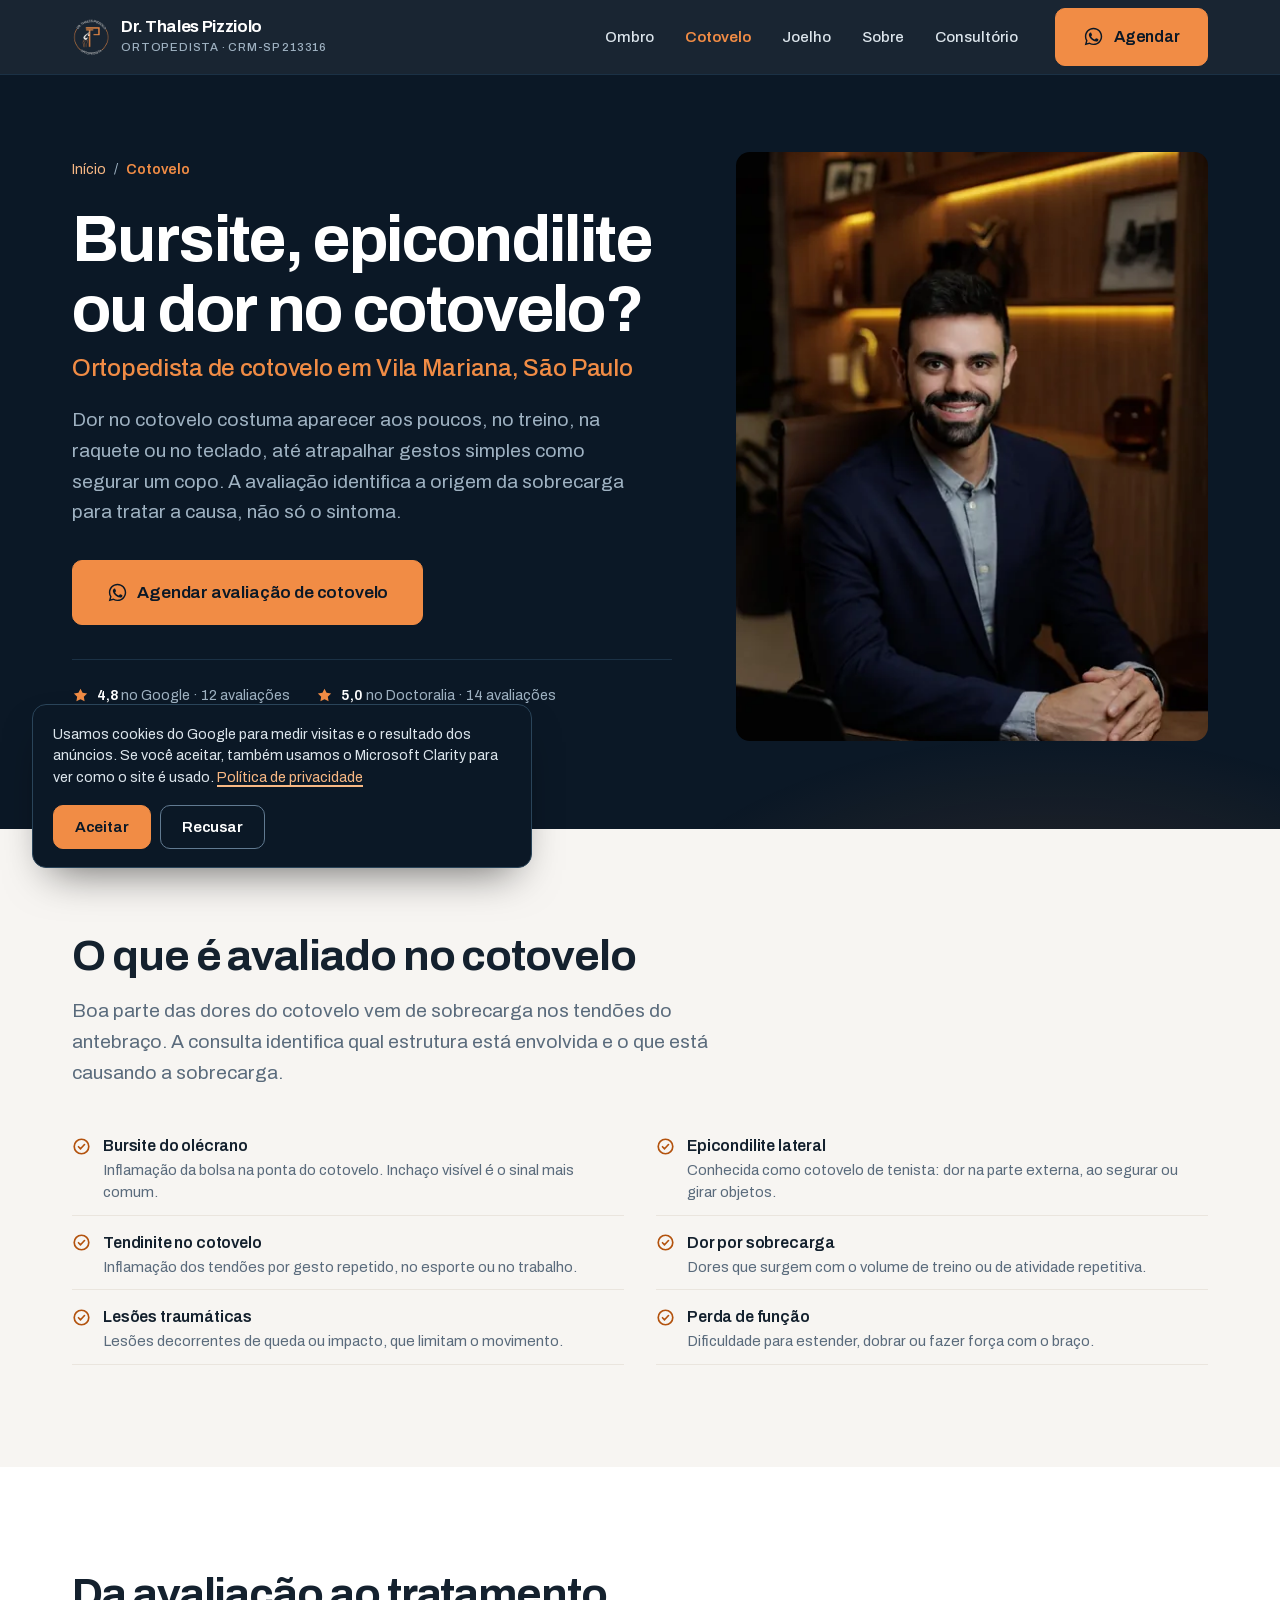
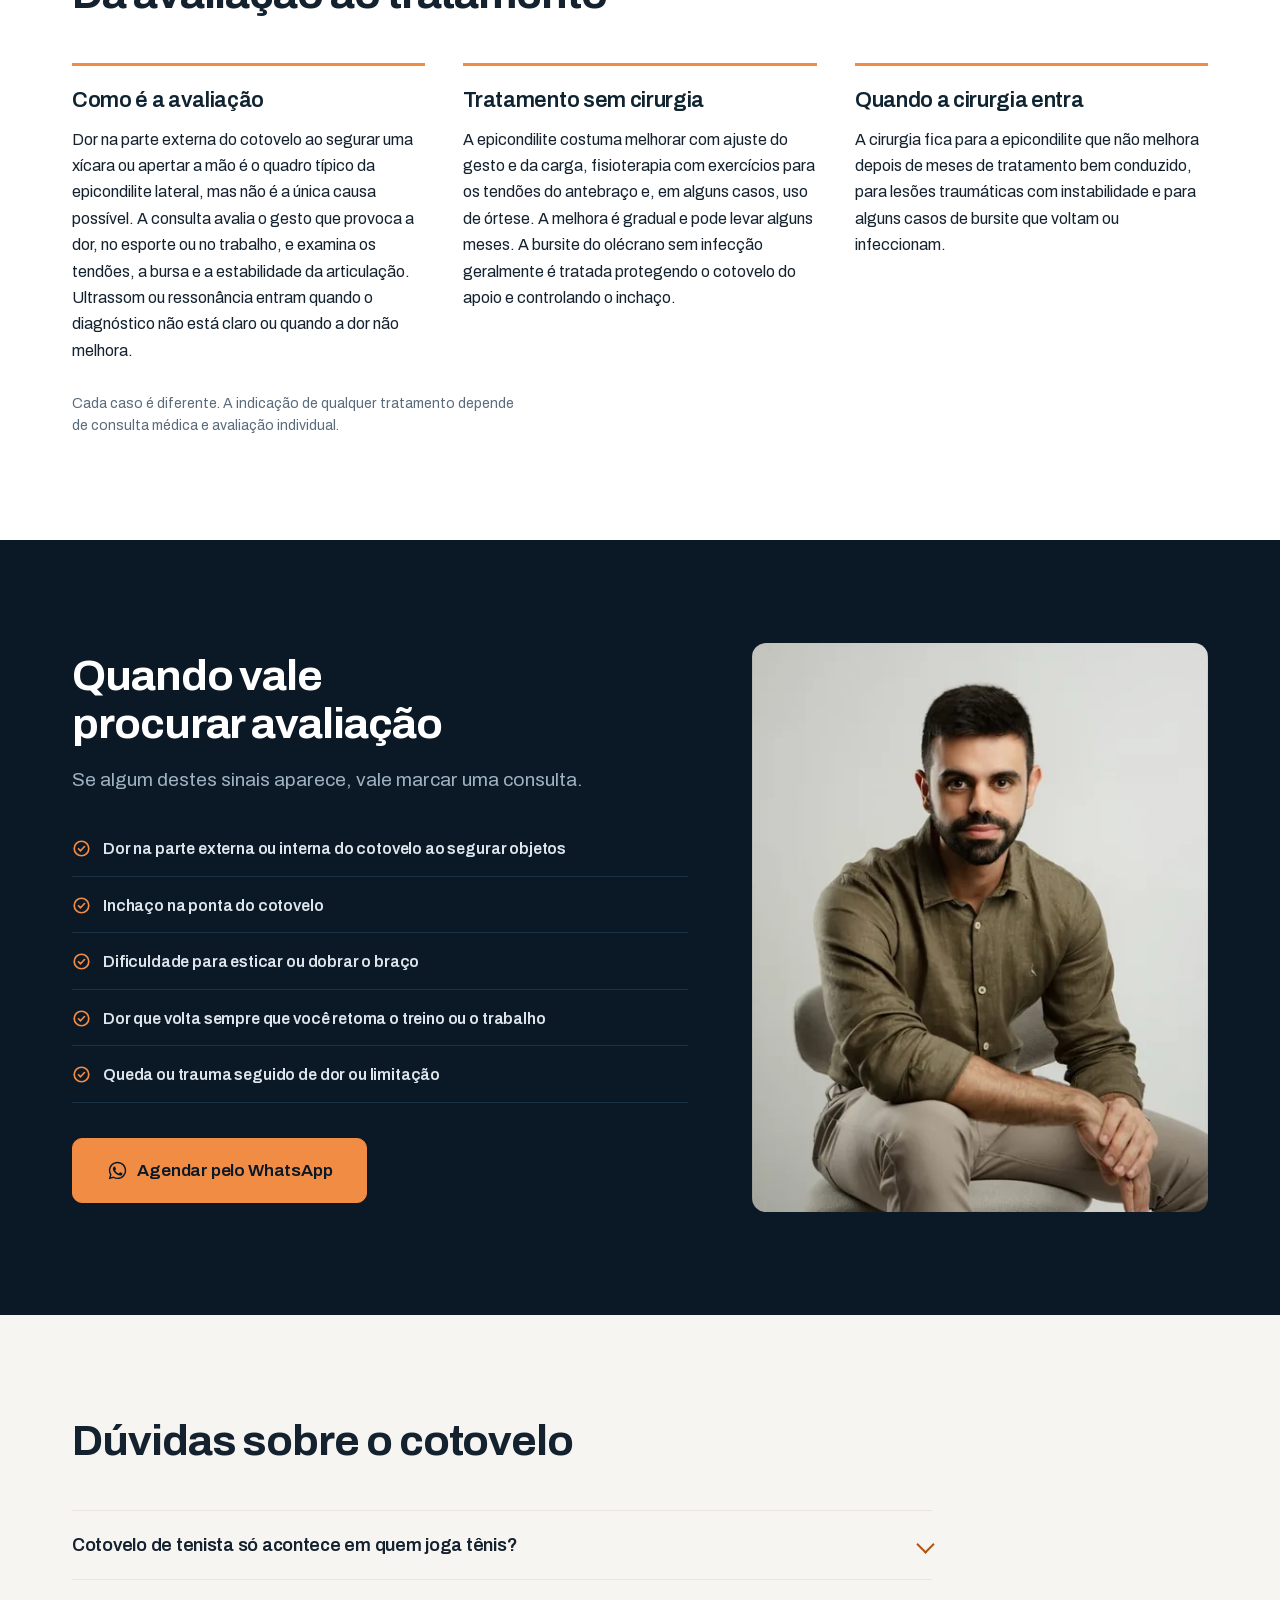
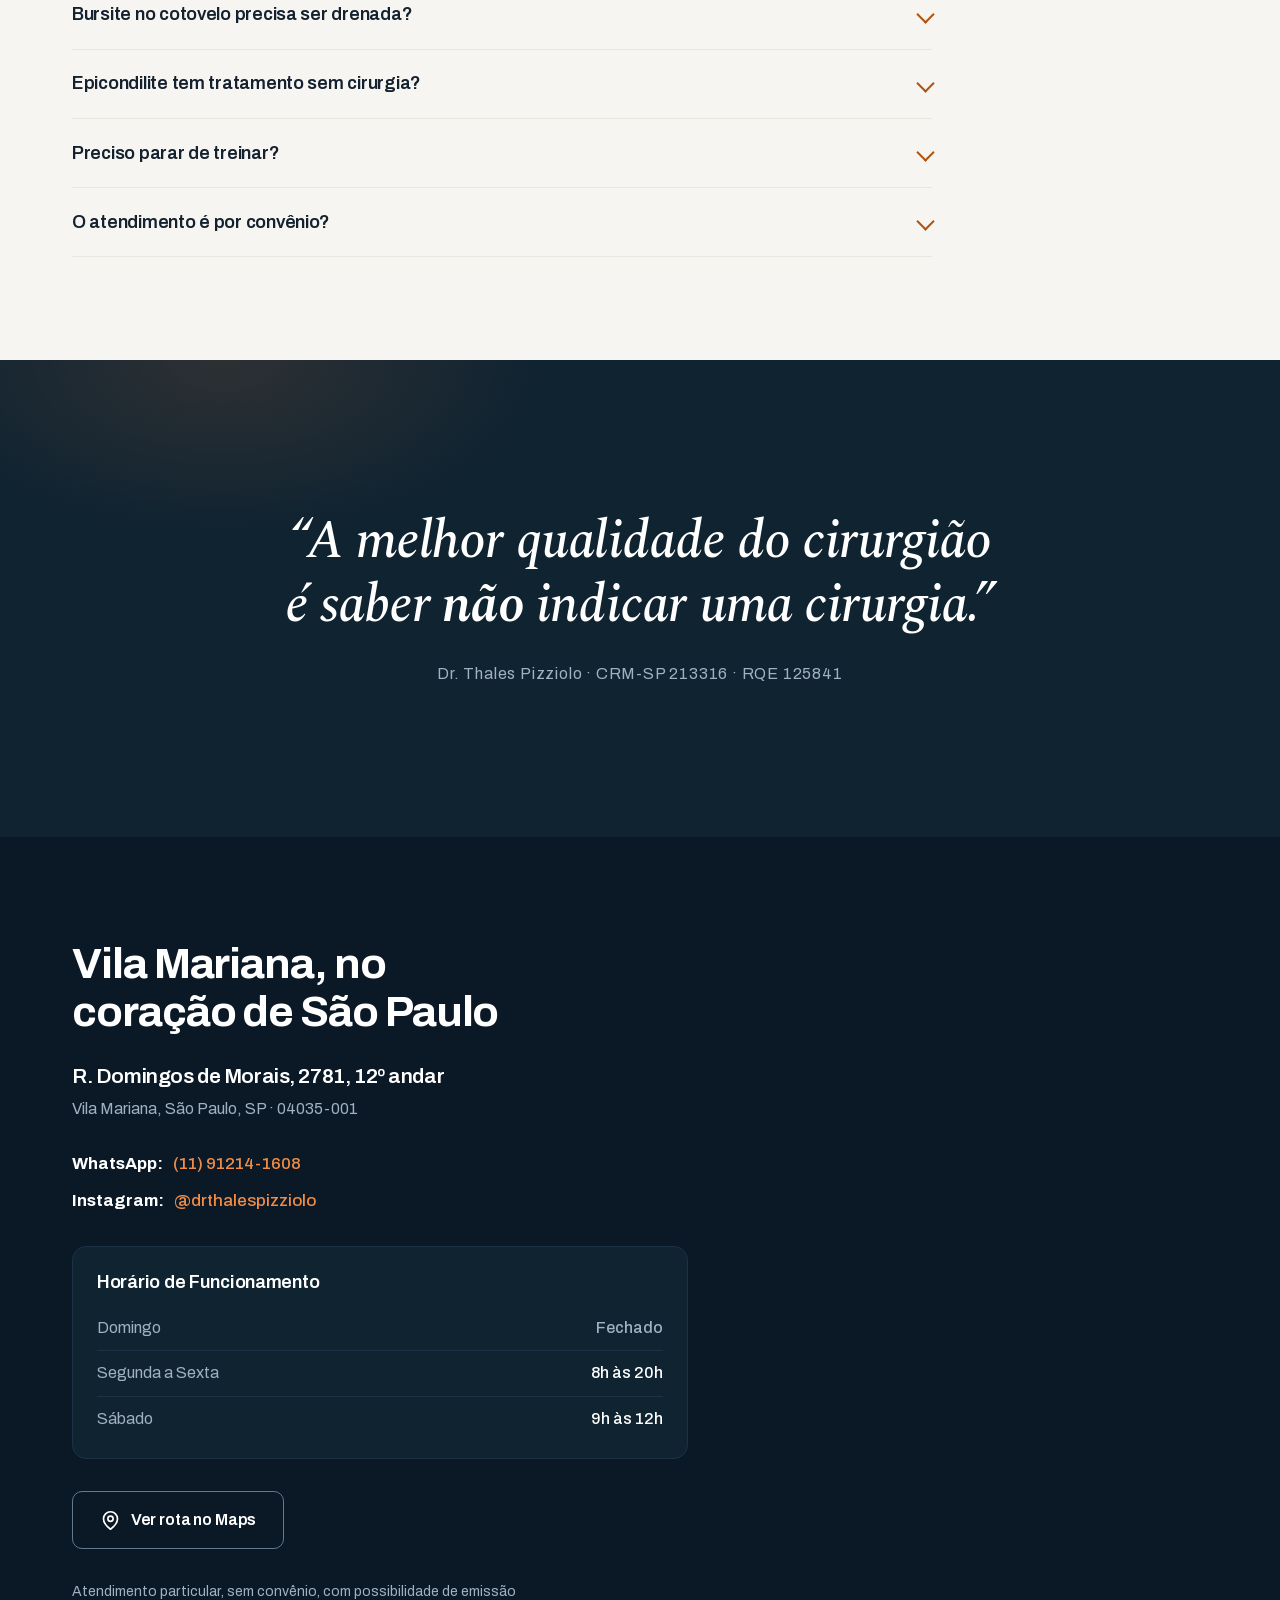
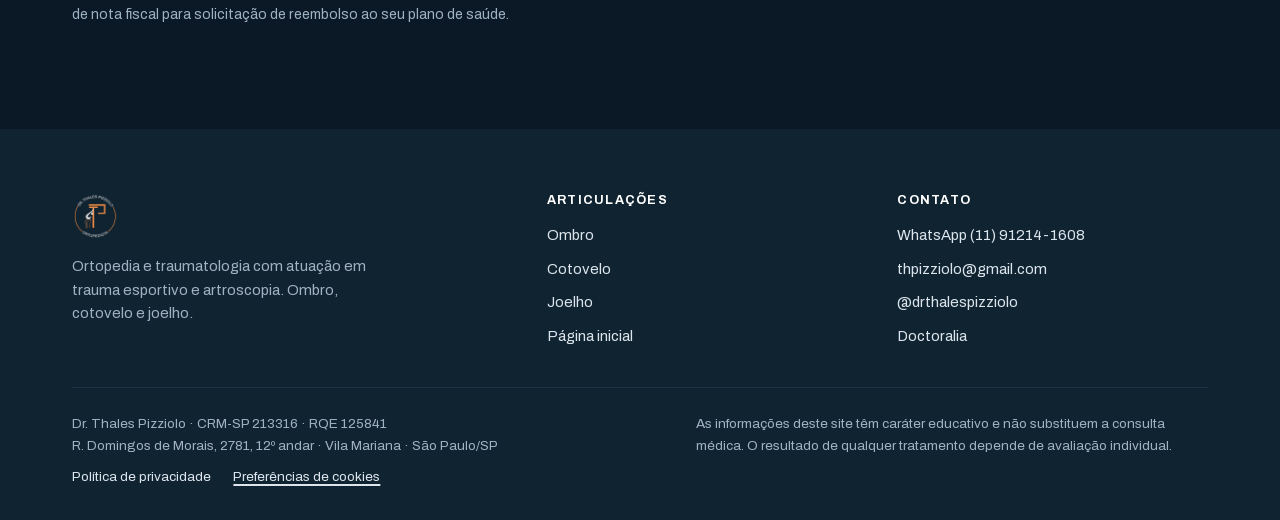
==== commit 870cc672: "feat: fontes hospedadas no próprio site e nota do Doctoralia atualizada (14) - Archivo e Spectral em" ====
--- a/public/cotovelo/index.html
+++ b/public/cotovelo/index.html
@@ -23,11 +23,8 @@
 <link rel="icon" href="/favicon.ico" sizes="48x48">
 <link rel="icon" href="../assets/icon-192.png" type="image/png" sizes="192x192">
 <link rel="apple-touch-icon" href="/apple-touch-icon.png">
-<link rel="preconnect" href="https://fonts.googleapis.com">
-<link rel="preconnect" href="https://fonts.gstatic.com" crossorigin>
-<link rel="preload" as="style" href="https://fonts.googleapis.com/css2?family=Archivo:wght@400;500;600;700&family=Spectral:ital,wght@1,500;1,600&display=swap" onload="this.onload=null;this.rel='stylesheet'">
-<noscript><link rel="stylesheet" href="https://fonts.googleapis.com/css2?family=Archivo:wght@400;500;600;700&family=Spectral:ital,wght@1,500;1,600&display=swap"></noscript>
-<link rel="stylesheet" href="../assets/style.css?v=0e9f98a6">
+<link rel="preload" as="font" type="font/woff2" href="../assets/fonts/archivo-latin.woff2" crossorigin>
+<link rel="stylesheet" href="../assets/style.css?v=04eab9ad">
 <script>
 // Consentimento (Google Consent Mode v2), antes do GTM carregar.
 // Medição do Google fica ligada até a pessoa recusar no aviso.
@@ -95,7 +92,7 @@
       </div>
       <div class="rise rise-4"><div class="trust">
         <a class="trust-item" href="https://www.google.com/search?q=Dr.+Thales+Pizziolo+ortopedista" target="_blank" rel="noopener"><svg aria-hidden="true" focusable="false"><use href="#i-star"/></svg><span><b>4,8</b> no Google · 12 avaliações</span></a>
-        <a class="trust-item" href="https://www.doctoralia.com.br/thales-pizziolo/ortopedista-traumatologista/sao-paulo" target="_blank" rel="noopener"><svg aria-hidden="true" focusable="false"><use href="#i-star"/></svg><span><b>5,0</b> no Doctoralia · 13 avaliações</span></a>
+        <a class="trust-item" href="https://www.doctoralia.com.br/thales-pizziolo/ortopedista-traumatologista/sao-paulo" target="_blank" rel="noopener"><svg aria-hidden="true" focusable="false"><use href="#i-star"/></svg><span><b>5,0</b> no Doctoralia · 14 avaliações</span></a>
         <span class="trust-cred">CRM-SP 213316 · RQE 125841</span>
       </div></div>
     </div>
--- a/public/assets/style.css
+++ b/public/assets/style.css
@@ -2,6 +2,11 @@
    Dr. Thales Pizziolo — sistema visual
    Paleta e tipografia documentadas em ../DESIGN.md
    ========================================================================== */
+
+/* fontes próprias (latin, woff2), baixadas do Google Fonts em out/2026 */
+@font-face{font-family:'Archivo';font-style:normal;font-weight:400 700;font-display:swap;src:url(fonts/archivo-latin.woff2) format('woff2');unicode-range:U+0000-00FF, U+0131, U+0152-0153, U+02BB-02BC, U+02C6, U+02DA, U+02DC, U+0304, U+0308, U+0329, U+2000-206F, U+20AC, U+2122, U+2191, U+2193, U+2212, U+2215, U+FEFF, U+FFFD}
+@font-face{font-family:'Spectral';font-style:italic;font-weight:500;font-display:swap;src:url(fonts/spectral-italic-500-latin.woff2) format('woff2');unicode-range:U+0000-00FF, U+0131, U+0152-0153, U+02BB-02BC, U+02C6, U+02DA, U+02DC, U+0304, U+0308, U+0329, U+2000-206F, U+20AC, U+2122, U+2191, U+2193, U+2212, U+2215, U+FEFF, U+FFFD}
+@font-face{font-family:'Spectral';font-style:italic;font-weight:600;font-display:swap;src:url(fonts/spectral-italic-600-latin.woff2) format('woff2');unicode-range:U+0000-00FF, U+0131, U+0152-0153, U+02BB-02BC, U+02C6, U+02DA, U+02DC, U+0304, U+0308, U+0329, U+2000-206F, U+20AC, U+2122, U+2191, U+2193, U+2212, U+2215, U+FEFF, U+FFFD}
 
 :root{
   /* cor — amostrada dos assets reais da marca */
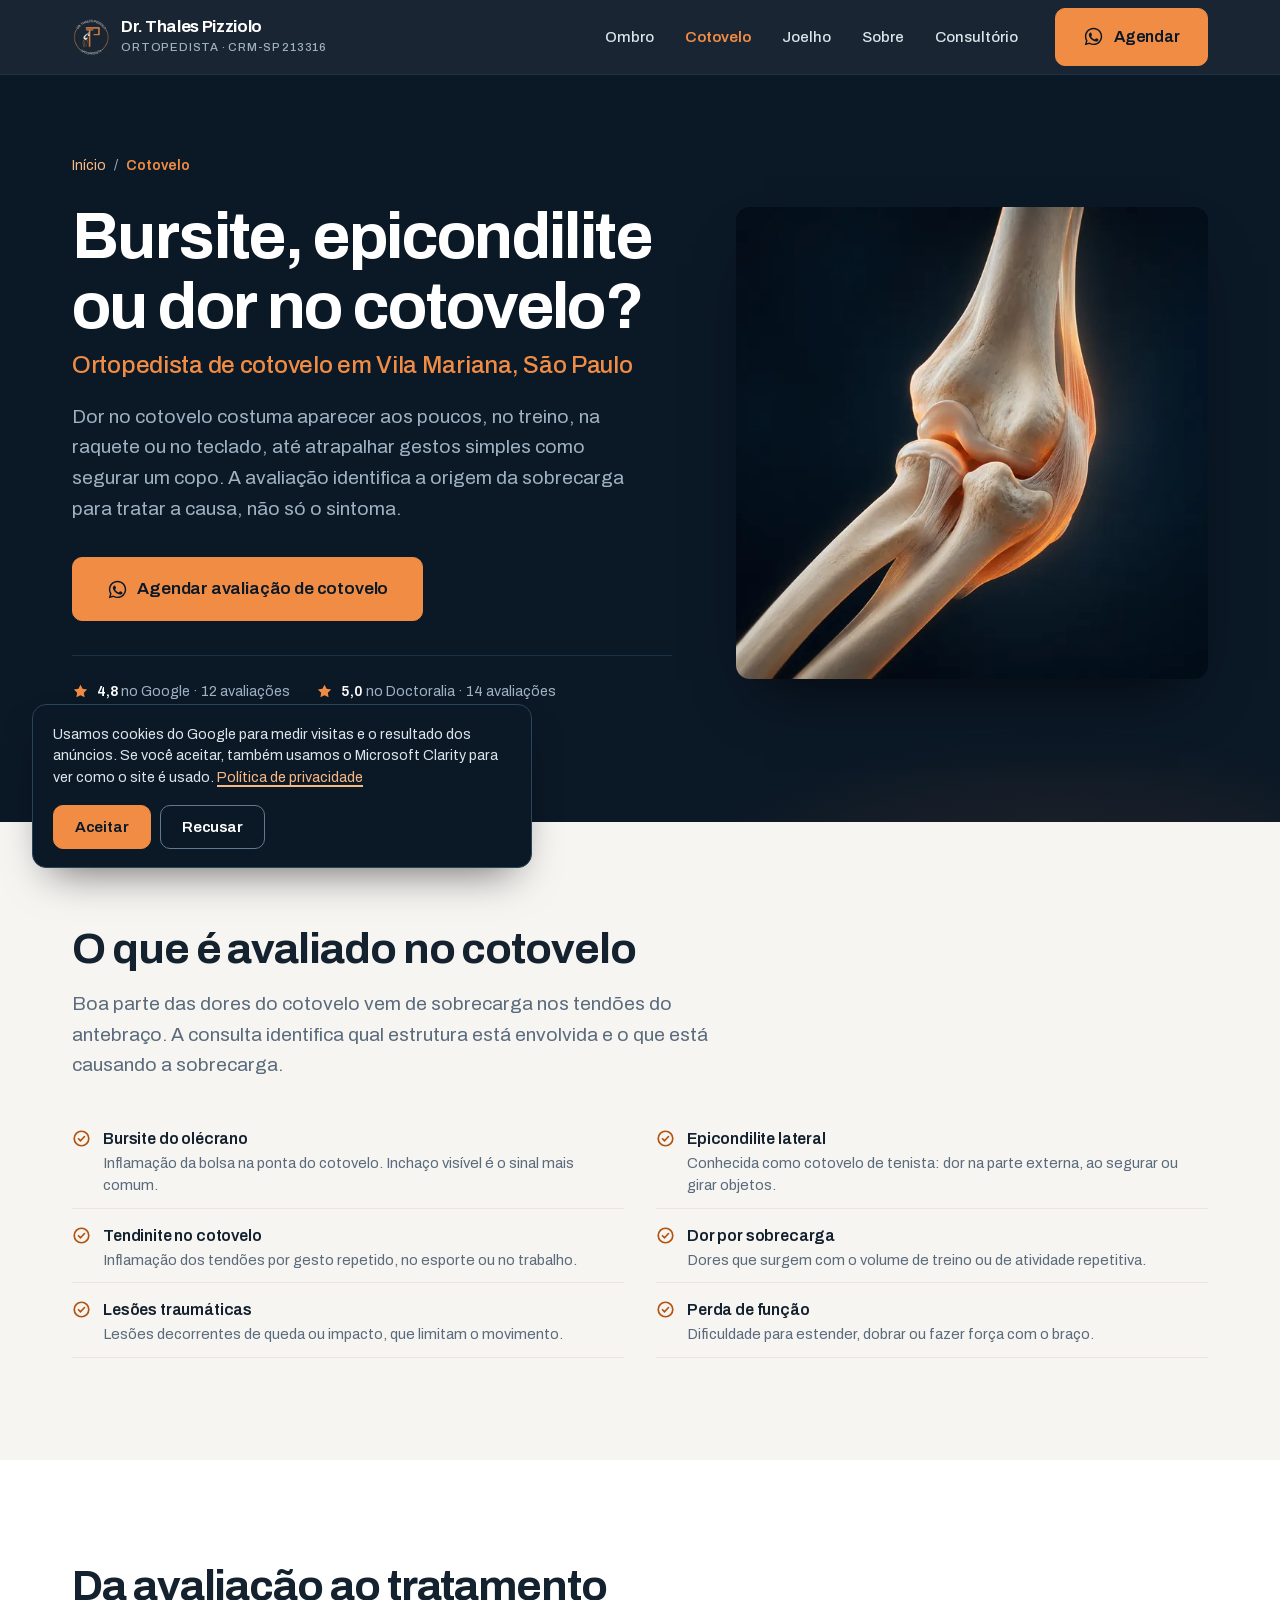
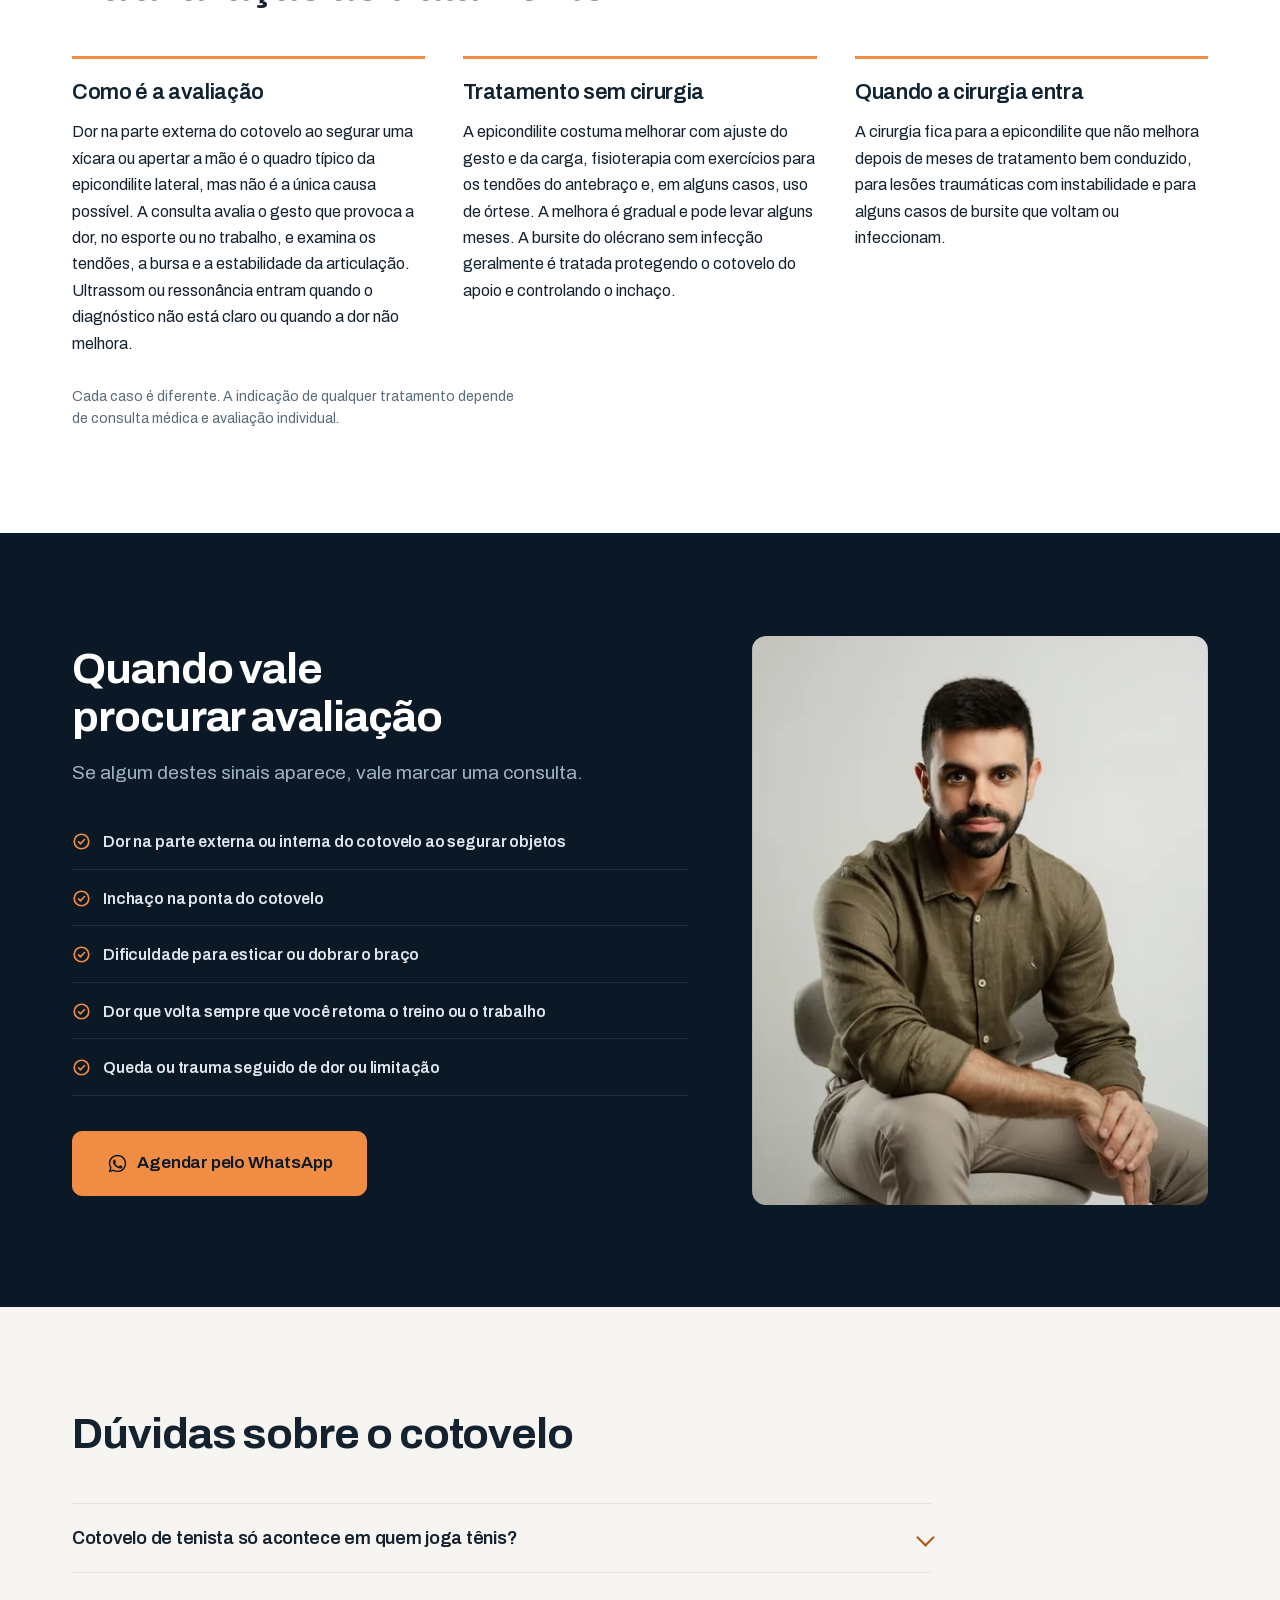
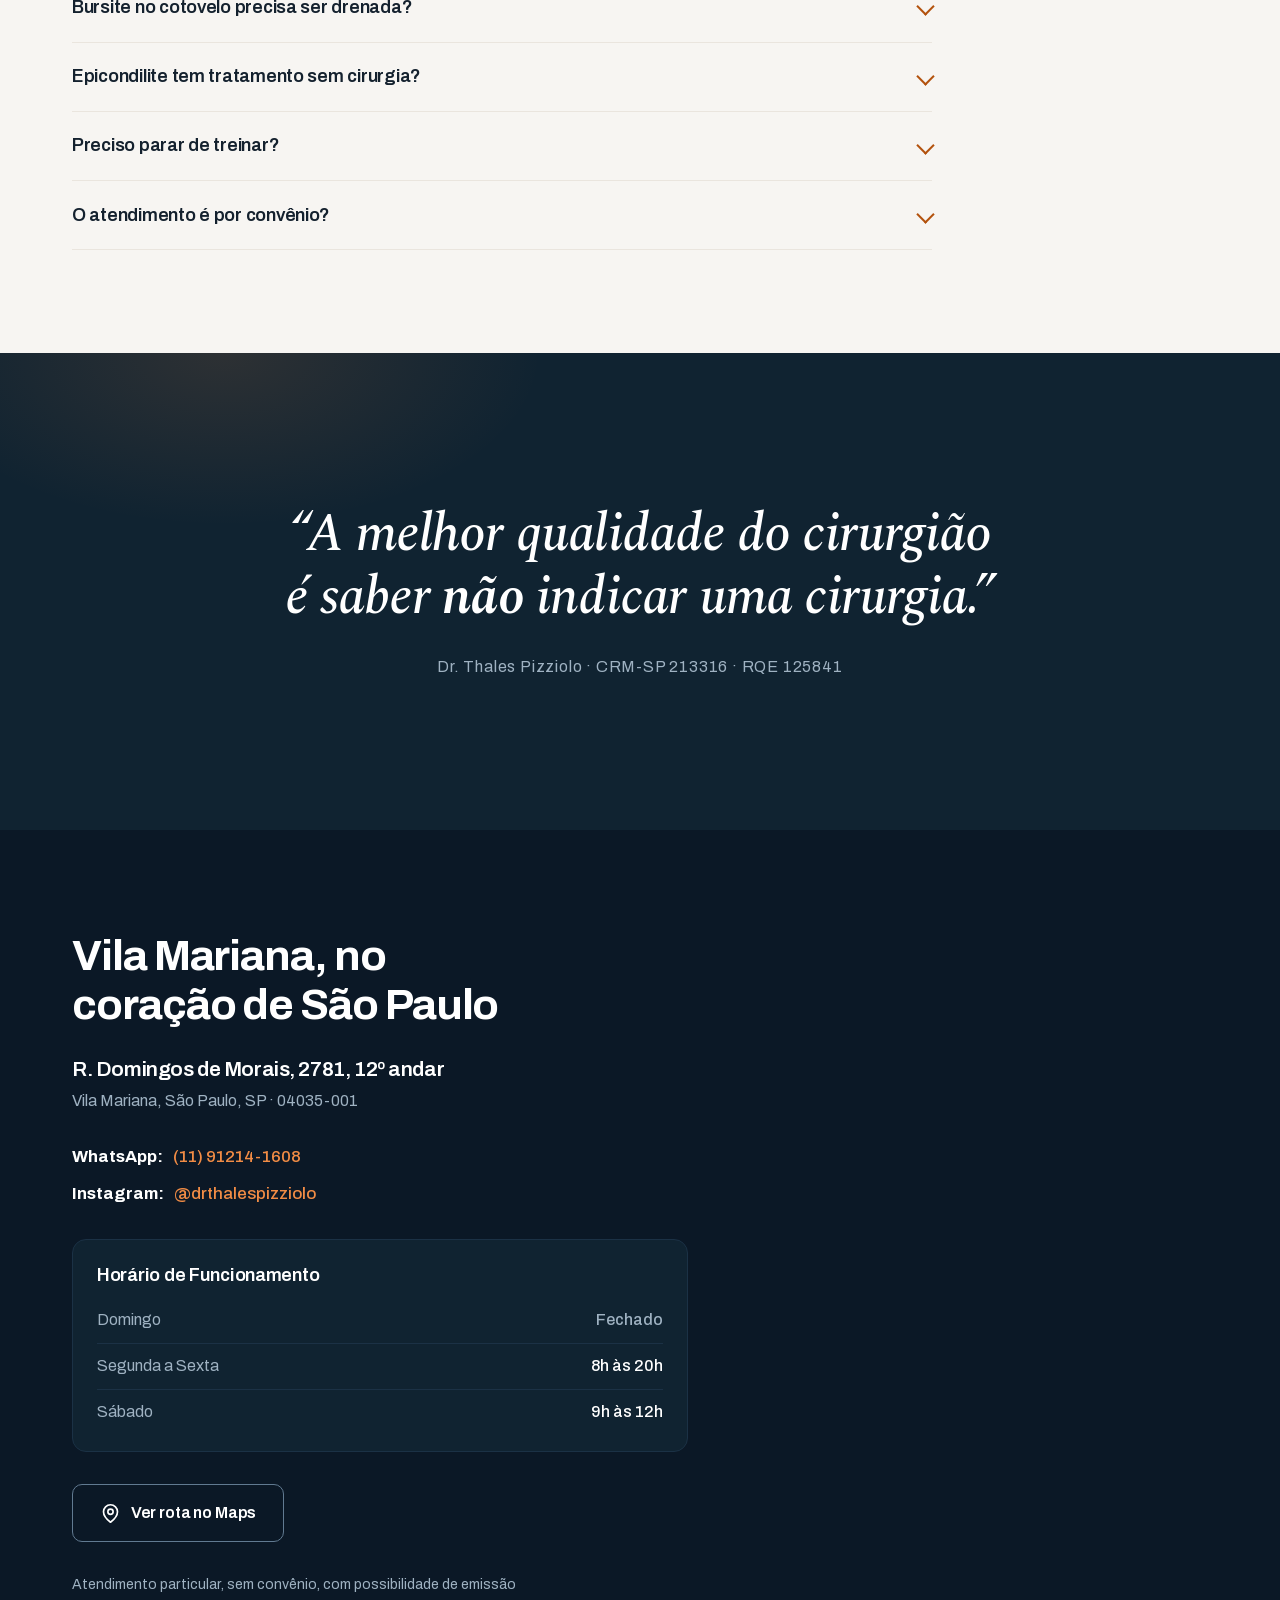
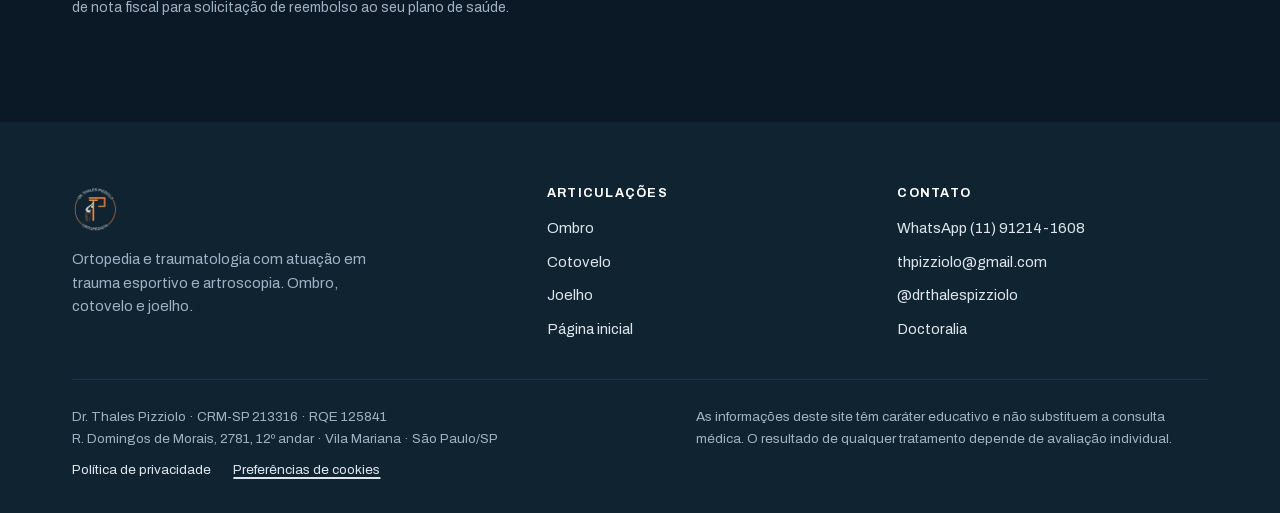
==== commit 5a5405a4: "feat: ilustrações das articulações de volta (home e páginas), em WebP - Cards da home com a ilustraç" ====
--- a/public/cotovelo/index.html
+++ b/public/cotovelo/index.html
@@ -24,7 +24,7 @@
 <link rel="icon" href="../assets/icon-192.png" type="image/png" sizes="192x192">
 <link rel="apple-touch-icon" href="/apple-touch-icon.png">
 <link rel="preload" as="font" type="font/woff2" href="../assets/fonts/archivo-latin.woff2" crossorigin>
-<link rel="stylesheet" href="../assets/style.css?v=04eab9ad">
+<link rel="stylesheet" href="../assets/style.css?v=cda1bb8e">
 <script>
 // Consentimento (Google Consent Mode v2), antes do GTM carregar.
 // Medição do Google fica ligada até a pessoa recusar no aviso.
@@ -96,8 +96,8 @@
         <span class="trust-cred">CRM-SP 213316 · RQE 125841</span>
       </div></div>
     </div>
-    <figure class="hero-figure rise rise-2" style="margin:0">
-      <img src="../assets/consultorio-800.webp" srcset="../assets/consultorio-480.webp 480w, ../assets/consultorio-800.webp 800w" sizes="(max-width: 900px) calc(100vw - 2.5rem), 470px" alt="Dr. Thales Pizziolo em consultório" width="800" height="1200" fetchpriority="high">
+    <figure class="hero-figure hero-figure-joint rise rise-2" style="margin:0">
+      <img src="../assets/joint-elbow-640.webp" srcset="../assets/joint-elbow-320.webp 320w, ../assets/joint-elbow-640.webp 640w" sizes="(max-width: 900px) 260px, 470px" alt="Ilustração anatômica da articulação do cotovelo" width="640" height="640" fetchpriority="high">
     </figure>
   </div>
 </section>
--- a/public/assets/style.css
+++ b/public/assets/style.css
@@ -222,19 +222,21 @@
   .hero::after{inset:auto -30% -30% 20%}
 }
 
-/* --- painéis das articulações: nome grande, sem ilustração -------------- */
+/* --- painéis das articulações: conduzidos pela ilustração --------------- */
 .joints{display:grid;grid-template-columns:repeat(3,minmax(0,1fr));gap:clamp(1rem,2vw,1.5rem);margin-top:clamp(2.2rem,4vw,3.2rem)}
 .joint{
   position:relative;display:flex;flex-direction:column;
   background:var(--navy-800);border-radius:var(--r);overflow:hidden;
-  border-top:4px solid var(--orange);
   text-decoration:none;color:var(--on-navy);
   transition:transform .3s var(--ease),box-shadow .3s var(--ease);
 }
 .joint:hover{transform:translateY(-5px);box-shadow:0 18px 38px -14px rgba(11,24,38,.55)}
-.joint-body{padding:clamp(1.6rem,2.6vw,2.2rem) 1.6rem 1.7rem;display:flex;flex-direction:column;flex:1;gap:.9rem}
-.joint-body h3{color:#fff;font-size:clamp(1.7rem,2.6vw,2.2rem);font-weight:700;letter-spacing:-.03em}
-.joint-body p{color:var(--on-navy-muted);font-size:.98rem;line-height:1.55;margin-bottom:.6rem}
+.joint-img{aspect-ratio:1/1;overflow:hidden;background:var(--navy-900)}
+.joint-img img{width:100%;height:100%;object-fit:cover;transition:transform .5s var(--ease)}
+.joint:hover .joint-img img{transform:scale(1.05)}
+.joint-body{padding:1.5rem 1.5rem 1.7rem;display:flex;flex-direction:column;flex:1;gap:.7rem}
+.joint-body h3{color:#fff;font-size:1.45rem;font-weight:700;letter-spacing:-.025em}
+.joint-body p{color:var(--on-navy-muted);font-size:.95rem;line-height:1.55}
 .joint-go{
   margin-top:auto;align-self:stretch;display:inline-flex;align-items:center;justify-content:center;gap:.5rem;
   min-height:46px;padding:.6rem 1rem;border:1.5px solid var(--orange);border-radius:var(--r-sm);
@@ -245,7 +247,11 @@
 .joint-go svg{flex:none;width:17px;height:17px;transition:transform .25s var(--ease)}
 .joint:hover .joint-go svg{transform:translateX(4px)}
 @media (max-width:820px){
-  .joints{grid-template-columns:minmax(0,1fr);gap:.9rem}
+  /* 2 colunas lado a lado; a terceira ocupa a largura toda embaixo */
+  .joints{grid-template-columns:repeat(2,minmax(0,1fr))}
+  .joint:last-child{grid-column:1/-1;flex-direction:row;align-items:stretch}
+  .joint:last-child .joint-img{flex:0 0 42%;aspect-ratio:auto}
+  .joint:last-child .joint-body{padding:1.2rem 1.3rem}
 }
 
 /* --- frase de posicionamento -------------------------------------------- */
@@ -449,6 +455,12 @@
 .crumbs a:hover{color:var(--orange);text-decoration:underline}
 .crumbs [aria-current]{color:var(--orange);font-weight:600}
 
+
+.hero-figure-joint img{
+  aspect-ratio:1/1;object-position:center;
+  box-shadow:0 30px 60px -28px rgba(0,0,0,.7);
+}
+@media (max-width:900px){.hero-figure-joint{max-width:260px}}
 
 .conds-1{grid-template-columns:minmax(0,1fr);margin-top:1.7rem}
 .conds-1 li{padding:.85rem 0}
